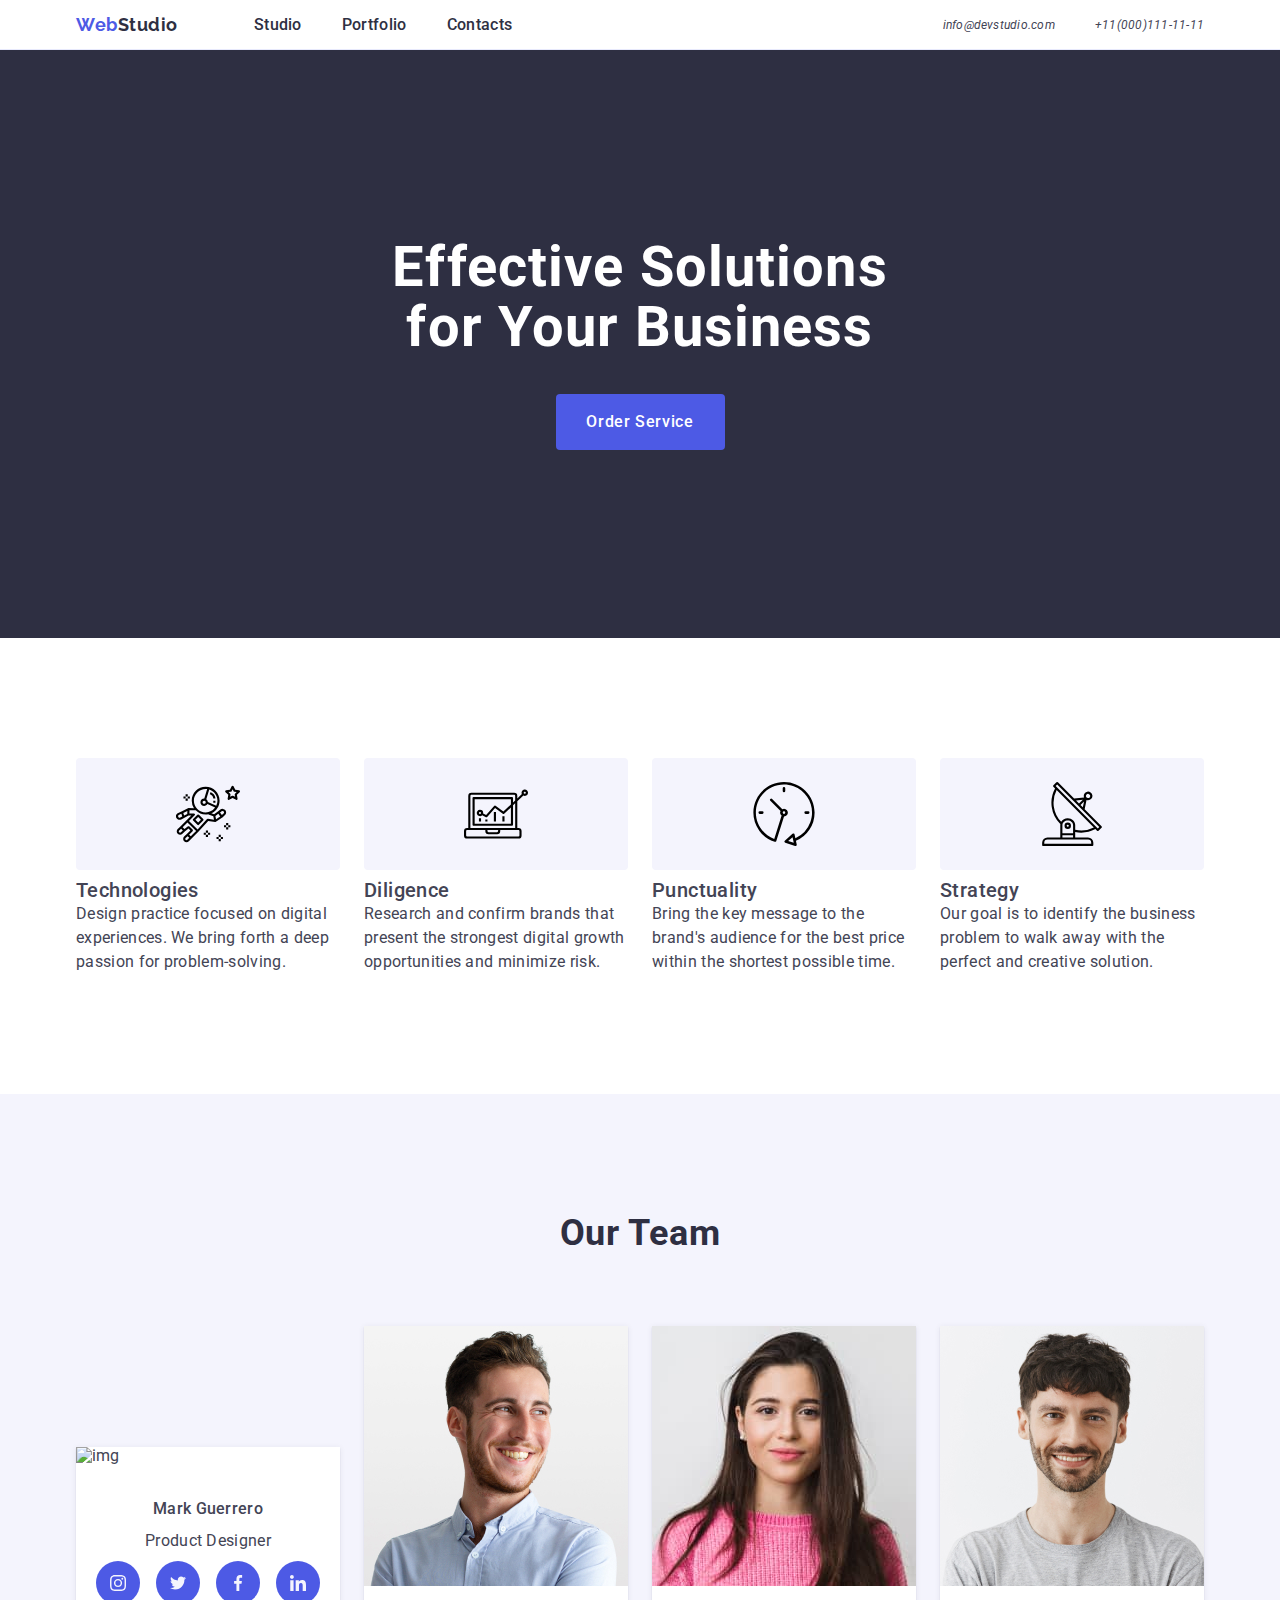
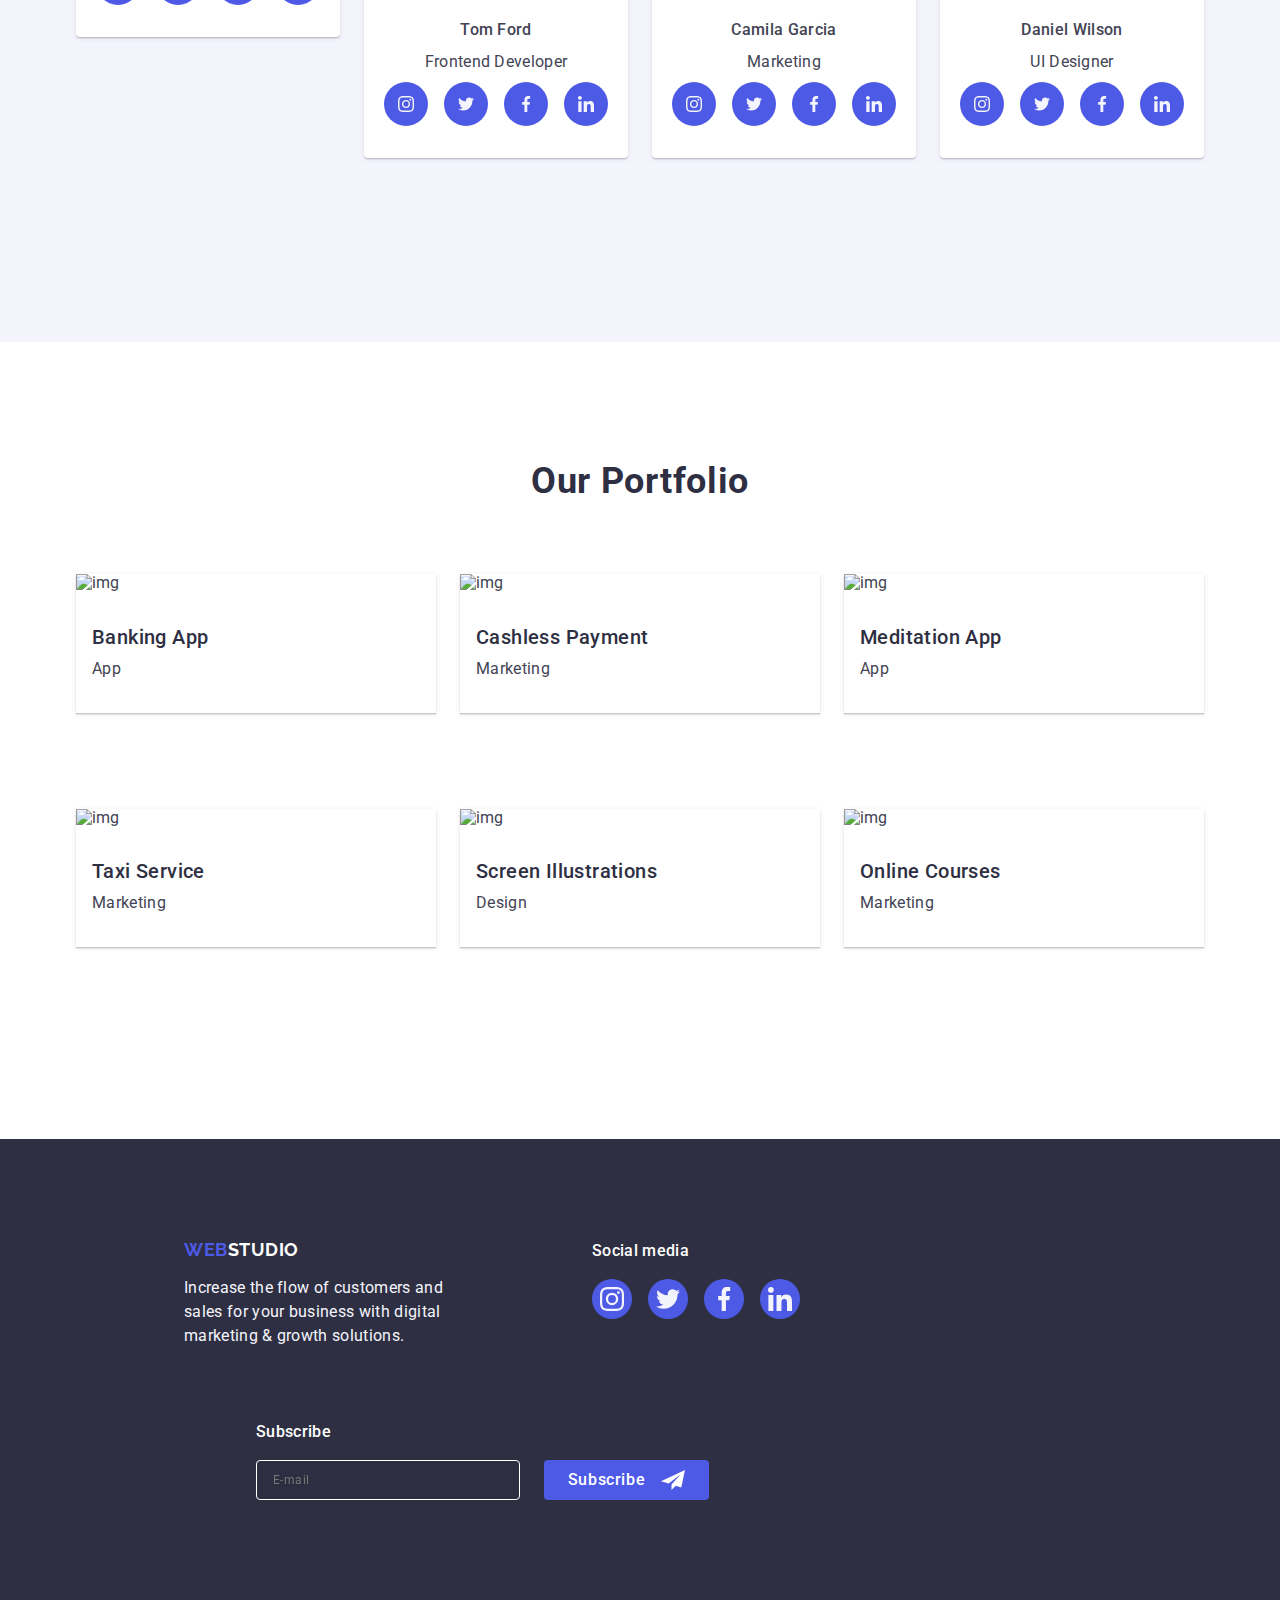
==== index.html @ f9008b40 "Update index.html" ====
<!DOCTYPE html>
<html lang="en">

<head>
    <meta charset="UTF-8">
    <meta name="viewport" content="width=device-width, initial-scale=1.0">
    <title>Webstudio</title>
    <link rel="preconnect" href="https://fonts.googleapis.com">
    <link rel="preconnect" href="https://fonts.gstatic.com">
    <link href="https://fonts.googleapis.com/css2?family=Raleway:wght@700&family=Roboto:wght@400;500;700&display=swap"
        rel="stylesheet">

    <link rel="stylesheet" href="https://cdnjs.cloudflare.com/ajax/libs/modern-normalize/2.0.0/modern-normalize.min.css">
    <link rel="stylesheet" href="./css/styles.css">
</head>

<body>
    <header class="page-header">
        <div class="container page-header-container">
            <nav class="page-navigator">
                <a class="logotype" href="./index.html">
                    Web<span class="logotype-span">Studio</span>
                </a>
                <ul class="menu list-container">
                    <li class="nav-list">
                        <a class="menu-link current" href="./index.html">Studio</a>
                    </li>
                    <li class="nav-list">
                        <a class="menu-link" href="">Portfolio</a>
                    </li>
                    <li class="nav-list">
                        <a class="menu-link" href="">Contacts</a>
                    </li>
                </ul>
            </nav>
             <button class="mobile-open-button">
                <svg class="mobile-open-button-svg" width="24" height="24">
                  <use class="mobile-open-button-icon" href="./images/icons.svg#icon-burger"></use>
                </svg>
            </button>
            <address class="address">
                <ul class="menu-contact">
                    <li class="contact-list">
                        <a class="contact-information" href="mailto:info@devstudio.com">info@devstudio.com</a>
                    </li>
                    <li class="contact-list">
                        <a class="contact-information" href="tel:+110001111111">+11(000)111-11-11</a>
                    </li>
                </ul>
            </address>
        </div>
    </header>
    <main>
        <!-- HERO SECTION -->

        <section class="section">
            <div class="container">
                <h1 class="page-title">Effective Solutions for Your Business</h1>
                <button type="button" class="button">Order Service</button>
            </div>
        </section>
        <section class="second-section">
            <div class="container display">
                <h2 class="visually-hidden">Benefits</h2>
                <ul class="second-section-list">
                    <li class="second-list">
                        <div class="icons-div">
                            <svg width="64" height="64">
                                <use href="./images/icons.svg#icon-antenna"></use>
                            </svg>
                        </div>
                        <h3 class="first-section-title">Strategy</h3>
                        <p class="first-section-text">Our goal is to identify the business problem to walk away with the perfect and
                            creative solution.
                        </p>
                    </li>
                    <li class="second-list">
                        <div class="icons-div">
                            <svg width="64" height="64">
                                <use href="./images/icons.svg#icon-clock"></use>
                            </svg>
                        </div>
                        <h3 class="first-section-title">Punctuality</h3>
                        <p class="first-section-text">Bring the key message to the brand's audience for the best price within the
                            shortest possible
                            time.</p>
                    </li>
                    <li class="second-list">
                        <div class="icons-div">
                            <svg width="64" height="64">
                                <use href="./images/icons.svg#icon-diagram"></use>
                            </svg>
                        </div>
                        <h3 class="first-section-title">Diligence</h3>
                        <p class="first-section-text">Research and confirm brands that present the strongest digital growth
                            opportunities and
                            minimize risk.</p>
                    </li>
                    <li class="second-list">
                        <div class="icons-div">
                            <svg width="64" height="64">
                                <use href="./images/icons.svg#icon-astronaut"></use>
                            </svg>
                        </div>
                        <h3 class="first-section-title">Technologies</h3>
                        <p class="first-section-text">Design practice focused on digital experiences. We bring forth a deep passion for problem-solving.</p>
                    </li>
                </ul>
            </div>
        </section>
        <section class="third-section">
            <div class="container">
                <h2 class="subtitle">Our Team</h2>
                <ul class="section-team-list">
                    <li class="third-list">
                         <img srcset="./images/img1.jpg,./images/img1@2x.jpg"
                             alt="img" 
                             width="264" 
                             class="img">
                        <div class="list-div">
                            <h3 class="team-list-title">Mark Guerrero</h3>
                            <p class="team-list-text">Product Designer</p>
                            <ul class="social-list">
                               <li class="social-li">
                                     <a href="" class="social-links">
                                        <svg  class="social-svg" width="16" height="16">
                                            <use href="./images/icons.svg#icon-instagram"></use>
                                        </svg>
                                         </a>
                                   </li>
                                   <li class="social-li">
                                       <a href="" class="social-links">
                                         <svg  class="social-svg" width="16" height="16">
                                            <use href="./images/icons.svg#icon-twitter"></use>
                                        </svg>
                                            </a>
                                        </li>
                                       <li class="social-li">
                                          <a href="" class="social-links">
                                         <svg  class="social-svg" width="16" height="16">
                                            <use href="./images/icons.svg#icon-facebook"></use>
                                        </svg>
                                               </a>
                                            </li>
                                           <li class="social-li">
                                               <a  href="" class="social-links">
                                         <svg  class="social-svg" width="16" height="16">
                                            <use href="./images/icons.svg#icon-linkedin"></use>
                                        </svg>
                                    </a>
                                </li>
                            </ul>
                        </div>
                    </li>
                    <li class="third-list">
                         <img srcset="./images/img2.jpg, ./images/img2@2x.jpg" 
                             alt="img" 
                             width="264" 
                             class="img">
                        <div class="list-div">
                            <h3 class="team-list-title">Tom Ford</h3>
                            <p class="team-list-text">Frontend Developer</p>
                            <ul class="social-list">
                            <li class="social-li">
                                     <a class="social-links">
                                        <svg class="social-svg" width="16" height="16">
                                            <use href="./images/icons.svg#icon-instagram"></use>
                                        </svg>
                                         </a>
                                   </li>
                                   <li class="social-li">
                                       <a href="" class="social-links">
                                         <svg  class="social-svg" width="16" height="16">
                                            <use href="./images/icons.svg#icon-twitter"></use>
                                        </svg>
                                            </a>
                                        </li>
                                       <li class="social-li">
                                          <a href="" class="social-links">
                                         <svg  class="social-svg" width="16" height="16">
                                            <use href="./images/icons.svg#icon-facebook"></use>
                                        </svg>
                                               </a>
                                            </li>
                                           <li class="social-li">
                                               <a href="" class="social-links">
                                         <svg  class="social-svg" width="16" height="16">
                                            <use href="./images/icons.svg#icon-linkedin"></use>
                                        </svg>
                                    </a>
                                </li>
                            </ul>
                        </div>
                    </li>
                    <li class="third-list">
                         <img srcset="./images/img3.jpg, ./images/img3@2x.jpg"
                             alt="img" 
                             width="264" 
                             class="img">
                        <div class="list-div">
                            <h3 class="team-list-title">Camila Garcia</h3>
                            <p class="team-list-text">Marketing</p>
                            <ul class="social-list">
                                <li class="social-li">
                                     <a href="" class="social-links">
                                        <svg  class="social-svg" width="16" height="16">
                                            <use href="./images/icons.svg#icon-instagram"></use>
                                        </svg>
                                         </a>
                                   </li>
                                   <li class="social-li">
                                       <a href="" class="social-links">
                                         <svg  class="social-svg" width="16" height="16">
                                            <use href="./images/icons.svg#icon-twitter"></use>
                                        </svg>
                                            </a>
                                        </li>
                                       <li class="social-li">
                                          <a href="" class="social-links">
                                         <svg  class="social-svg" width="16" height="16">
                                            <use href="./images/icons.svg#icon-facebook"></use>
                                        </svg>
                                               </a>
                                            </li>
                                           <li class="social-li">
                                               <a href="" class="social-links">
                                         <svg  class="social-svg" width="16" height="16">
                                            <use href="./images/icons.svg#icon-linkedin"></use>
                                        </svg>
                                    </a>
                                </li>
                            </ul>
                        </div>
                    </li>
                    <li class="third-list">
                        <img srcset="./images/img4.jpg, ./images/img4@2x.jpg"
                             alt="img" 
                             width="264" 
                             class="img">
                        <div class="list-div">
                            <h3 class="team-list-title">Daniel Wilson</h3>
                            <p class="team-list-text">UI Designer</p>
                            <ul class="social-list">
                               <li class="social-li">
                                     <a href="" class="social-links">
                                        <svg class="social-svg" width="16" height="16">
                                            <use href="./images/icons.svg#icon-instagram"></use>
                                        </svg>
                                         </a>
                                   </li>
                                   <li class="social-li">
                                       <a href="" class="social-links">
                                         <svg class="social-svg" width="16" height="16">
                                            <use href="./images/icons.svg#icon-twitter"></use>
                                        </svg>
                                            </a>
                                        </li>
                                       <li class="social-li">
                                          <a href="" class="social-links">
                                         <svg  class="social-svg" width="16" height="16">
                                            <use href="./images/icons.svg#icon-facebook"></use>
                                        </svg>
                                               </a>
                                            </li>
                                           <li class="social-li">
                                               <a href="" class="social-links">
                                         <svg class="social-svg" width="16" height="16">
                                            <use href="./images/icons.svg#icon-linkedin"></use>
                                        </svg>
                                    </a>
                                </li>
                            </ul>
                        </div>
                    </li>
                </ul> 
            </div>
        </section>
        <section class="fourth-section">
            <div class="container">
                <h2 class="subtitle">Our Portfolio</h2>
                <ul class="fourth-section-list">
                    <li class="fourth-list">
                        <div class="overlay-div">
                        <img srcset="./images/img5.jpg,./images/img5@2x.jpg"
                             alt="img" 
                             width="264" 
                             class="img">
                            <p class="overlay"> 14 Stylish and User-Friendly App Design Concepts · Task Manager App · Calorie Tracker App · Exotic Fruit Ecommerce App · Cloud Storage App</p>
                        </div>
                        <div class="div">
                            <h3 class="list-title">Banking App</h3>
                            <p class="list-text">App</p>
                        </div>
                    </li>
                    <li class="fourth-list">
                         <div class="overlay-div">
                        <img srcset="./images/img6.jpg,./images/img6@2x.jpg"
                             alt="img" 
                             width="264" 
                             class="img">
                             <p class="overlay"> 14 Stylish and User-Friendly App Design Concepts · Task Manager App · Calorie Tracker App · Exotic Fruit Ecommerce App · Cloud Storage App</p>
                               </div>
                        <div class="div">
                            <h3 class="list-title">Cashless Payment</h3>
                            <p class="list-text">Marketing</p>
                        </div>
                    </li>
                    <li class="fourth-list">
                         <div class="overlay-div">
                         <img srcset="./images/img7.jpg,./images/img7@2x.jpg"
                             alt="img" 
                             width="264" 
                             class="img">
                              <p class="overlay"> 14 Stylish and User-Friendly App Design Concepts · Task Manager App · Calorie Tracker App · Exotic Fruit Ecommerce App · Cloud Storage App</p>
                               </div>
                        <div class="div">
                            <h3 class="list-title">Meditation App</h3>
                            <p class="list-text">App</p>
                        </div>
                    </li>
                    <li class="fourth-list">
                         <div class="overlay-div">
                        <img srcset="./images/img8.jpg,./images/img8@2x.jpg "
                             alt="img" 
                             width="264" 
                             class="img">
                             <p class="overlay"> 14 Stylish and User-Friendly App Design Concepts · Task Manager App · Calorie Tracker App · Exotic Fruit Ecommerce App · Cloud Storage App</p>
                               </div>
                        <div class="div">
                            <h3 class="list-title">Taxi Service</h3>
                            <p class="list-text">Marketing</p>
                        </div>
                    </li>
                    <li class="fourth-list">
                         <div class="overlay-div">
                         <img srcset="./images/img9.jpg,./images/img9@2x.jpg"
                             alt="img" 
                             width="264" 
                             class="img">
                             <p class="overlay"> 14 Stylish and User-Friendly App Design Concepts · Task Manager App · Calorie Tracker App · Exotic Fruit Ecommerce App · Cloud Storage App</p>
                               </div>
                        <div class="div">
                            <h3 class="list-title">Screen Illustrations</h3>
                            <p class="list-text">Design</p>
                        </div>
                    </li>
                    <li class="fourth-list">
                         <div class="overlay-div">
                         <img srcset="./images/img10.jpg,./images/img10@2x.jpg "
                             alt="img" 
                             width="264" 
                             class="img">
                              <p class="overlay"> 14 Stylish and User-Friendly App Design Concepts · Task Manager App · Calorie Tracker App · Exotic Fruit Ecommerce App · Cloud Storage App</p>
                               </div>
                        <div class="div">
                            <h3 class="list-title">Online Courses</h3>
                            <p class="list-text">Marketing</p>
                        </div>
                    </li>
                </ul>
            </div>
        </section>
    </main>
    <footer class="page-footer">
    <div class="container flex">
        <div class="footer-div">
            <a class="second-logotype second-class" href="./index.html">
                Web<span class="footer-logotype-span">Studio</span>
            </a>
            <p class="logotype-text" style="color: #F4F4FD">Increase the flow of customers and sales for your business with
                digital marketing & growth solutions.</p>
        </div>
        <div>
            <p class="footer-text">Social media</p>
            <ul class="social-media-list">
                <li class="social-list-li">
                    <a href="" class="social-menu-links">
                        <svg class="social-svg" width="24" height="24">
                            <use href="./images/icons.svg#icon-instagram"></use>
                        </svg>
                    </a>
                </li>
                <li class="social-list-li">
                    <a href="" class="social-menu-links">
                        <svg class="social-svg" width="24" height="24">
                            <use href="./images/icons.svg#icon-twitter"></use>
                        </svg>
                    </a>
                </li>
                <li class="social-list-li">
                    <a href="" class="social-menu-links">
                        <svg class="social-svg" width="24" height="24">
                            <use href="./images/icons.svg#icon-facebook"></use>
                        </svg>
                    </a>
                </li>
                <li class="social-list-li">
                    <a href="" class="social-menu-links">
                        <svg class="social-svg" width="24" height="24">
                            <use href="./images/icons.svg#icon-linkedin"></use>
                        </svg>
                    </a>
                </li>
            </ul>
        </div>
        <div class="subscribe-div">
            <p class="subscribe-text">Subscribe</p>
            <form class="footer-form">
                <label class="footer-label">
                    <input class="subscribe-input" name="footer-input" type="email" placeholder="E-mail" style="color: #ffffff">
                </label>
                <button class="form-button" type="submit">
                    Subscribe
                    <svg class="form-svg" width="24" height="24">
                        <use class="form-use" href="./images/icons.svg#icon-frame"></use>
                    </svg>
                </button>
            </form>
        </div>
    </div>
</footer>
<div class="modal-div">
    <div class="modal-window">
        <button class="modal-button" type="button">
            <svg class="modal-svg" width="8" height="8">
                <use href="./images/icons.svg#icon-close-black"></use>
            </svg>
        </button>
        <p class="modal-text">Leave your contacts and we will call you back</p>
        <form>
            <div class="form-div">
                <label class="form-label" for="user-name">Name</label>
                <div class="input-div">
                    <input id="user-name" name="user-name" type="text" class="user-input">
                    <svg width="18" height="24" class="input-div-svg">
                        <use href="./images/icons.svg#icon-person-black"></use>
                    </svg>
                </div>
            </div>
            <div class="form-div">
                <label class="form-label" for="user-phone">Phone</label>
                <div class="input-div">
                    <input id="user-phone" name="user-phone" type="text" class="user-input">
                    <svg width="18" height="24" class="input-div-svg">
                        <use href="./images/icons.svg#icon-phone-black"></use>
                    </svg>
                </div>
            </div>
            <div class="form-div">
                <label class="form-label" for="user-email">Email</label>
                <div class="input-div">
                    <input id="user-email" name="user-email" type="text" class="user-input">
                    <svg width="18" height="24" class="input-div-svg">
                        <use href="./images/icons.svg#icon-email-black"></use>
                    </svg>
                </div>
            </div>
            <div class="form-label-div">
                <label class="form-label" for="user-comment">Comment</label>
                <textarea id="user-comment" name="user-comment" placeholder="Text input" class="div-textarea"></textarea> 
            </div>
             <div class="form-input-div">
                 <input  id="user-privacy" type="checkbox" value="true" name="user-privacy" class="privace-input visually-hidden">
                 <label  for="user-privacy" class="label-privacy"> 
                    <span class="label-span">
                    <svg width="10" height="8" class="span-svg">
                       <use href="./images/icons.svg#icon-checkbox"></use> 
                    </svg>
                     </span>
                      I accept the terms and conditions of the
                      <a href="/" class="label-link" style="color: #4d5ae5">Privacy Policy</a>
                 </label>
             </div>
            <button class="submit-button">Send</button>
        </form>
    </div>
</div>
     <div class="mobile-menu"> 
         <div class="container mobile-menu-container">
             <button class="mobile-menu-close-button">
                 <svg class="mobile-menu-close-button-icon-svg" width="8" height="8">
                 <use class=mobile-menu-close-button-use href="./images/icons.svg#icon-close-black"></use>
                 </svg>
             </button>
          <nav class="mobile-menu-navigator">
                 <a class="mobile-logotype-menu-link current" href="./index.html">Studio</a>
                <a class="mobile-menu-link" href="">Portfolio</a>
                <a class="mobile-menu-link" href="">Contacts</a>   
              <address class="mobile-address">
                <ul class="mobile-menu-contact">
                    <li class="mobile-contact-list">
                        <a class="contact-information" href="mailto:info@devstudio.com">info@devstudio.com</a>
                    </li>
                    <li class="mobile-contact-list">
                        <a class="contact-information" href="tel:+110001111111">+11(000)111-11-11</a>
                    </li>
                </ul>
            </address>
              <ul class="mobile-social-media-list">
                <li class="mobile-social-list-li">
                    <a href="" class="mobile-social-menu-links">
                        <svg class="mobile-social-svg" width="24" height="24">
                            <use href="./images/icons.svg#icon-instagram"></use>
                        </svg>
                    </a>
                </li>
                <li class="mobile-social-list-li">
                    <a href="" class="mobile-social-menu-links">
                        <svg class="social-svg" width="24" height="24">
                            <use href="./images/icons.svg#icon-twitter"></use>
                        </svg>
                    </a>
                </li>
                <li class="mobile-social-list-li">
                    <a href="" class="mobile-social-menu-links">
                        <svg class="mobile-social-svg" width="24" height="24">
                            <use href="./images/icons.svg#icon-facebook"></use>
                        </svg>
                    </a>
                </li>
                <li class="mobile-social-list-li">
                    <a href="" class="mobile-social-menu-links">
                        <svg class="mobile-social-svg" width="24" height="24">
                            <use href="./images/icons.svg#icon-linkedin"></use>
                        </svg>
                    </a>
                </li>
            </ul>
          </nav>
         </div>
        </div>
</body>

</html>
---- css/styles.css ----
h1,
h2,
h3,
h4,
h5,
h6,
p {
  margin-top: 0;
  margin-bottom: 0;
}

ul,
ol {
  margin-top: 0;
  margin-bottom: 0;
  padding: 0;  
}

img {
  display: block;
}

button {
  cursor: pointer;
}

li {
  list-style-type: none;
}

a {
  text-decoration: none;
}

body {
  font-family: "Roboto", sans-serif;
  background-color: #FFFFFF;
  color: #434455;
  font-size: 16px;
}

.visually-hidden {
  position: absolute;
  width: 1px;
  height: 1px;
  margin: -1px;
  border: 0;
  padding: 0;
  white-space: nowrap;
  clip-path:inset(100%);
  clip: rect(0 0 0 0);
  overflow: hidden;
}

.container {
  max-width: 320px;
  margin-left: auto;
  margin-right: auto;
  padding-left: 16px;
  padding-right: 16px;
}

.display {
  display: flex;
}

.menu {
  display: none;
}


.logotype {font-size: 18px;font-weight: 700;line-height: 0.86;letter-spacing: 0.03em;color: #4D5AE5;padding: 17px 0px;font-family: "Raleway", sans-serif;margin-right: 76px;}


.logotype-span {
font-size: 18px;
font-weight: 700;
line-height: 0.86;
letter-spacing: 0.03em;
color: #2E2F42;
}

.page-navigator {
 display: flex;
 align-items: center;
 }

.page-header {
  border-bottom: 1px solid #e7e9fc;
  box-shadow: 0px 2px 1px rgba(46, 47, 66, 0.08), 0px 1px 1px rgba(46, 47, 66, 0.16), 0px 1px 6px rgba(46, 47, 66, 0.08);
}
  
.page-header-container {
  display: flex;
  align-items: center;
  justify-content: space-between;
}

  .menu-link {
  font-family: "Roboto", sans-serif;
  font-size: 16px;
  line-height: 1.5;
  letter-spacing: 0.02em;
  text-align: left;
  color: #2e2f42;
  text-decoration: none;
  font-weight: 500;
  padding-top: 24px;
  padding-bottom: 24px;
  position: relative;
  transition: color 250ms cubic-bezier(0.4, 0, 0.2, 1);
  }

.menu-link:hover,
.menu-link:focus {
  color: #404bbf;
}

.menu-contact {
font-family: "Roboto", sans-serif;
font-size: 12px;
font-weight: 400;
line-height: 14px;
letter-spacing: 0.48px;
}

.section {
 background-color: #2e2f42;
 padding-top: 188px;
 padding-bottom: 188px;
 background-image: linear-gradient(rgba(46, 47, 66, 0.7), rgba(46, 47, 66, 0.7)), url(../images/people-office.jpg);
 max-width: 1440px;
 background-repeat: no-repeat;
 background-position: center;
 background-size: cover;
 margin: 0 auto;
}

 .page-title {
  font-family: "Roboto", sans-serif;
  font-size: 56px;
  font-style: normal;
  font-weight: 700;
  line-height: 1.07;
  color: #ffffff;
  letter-spacing: 0.02em;
  text-align: center;
  max-width: 496px;
  margin-left: auto;
  margin-right: auto;
  margin-bottom: 36px;
  }
  
  .button {
  cursor: pointer;
  background-color: #4D5AE5;
  font-family: "Roboto", sans-serif;
  font-size: 16px;
  font-weight: 500;
  line-height: 1.5;
  letter-spacing: 0.04em;
  color: #FFFFFF;
  min-width: 169px;
  border: none;
  height: 56px;
  border-radius: 4px;
  margin: auto;
  display: block;
  transition: background-color 250ms cubic-bezier(0.4, 0, 0.2, 1);
}

.button:hover,
.button:focus {
  background-color: #404bbf;
}

.second-section {
 padding-top: 96px;
 padding-bottom: 96px;
}


.icons-div {
  display: flex; 
  align-items: center;
  justify-content: center;
  height: 112px;
  background-color: #f4f4fd; 
  border-radius: 4px;
  margin-bottom: 8px;
}

.third-section {
 background-color: #F4F4FD;
 padding-top: 96px;
 padding-bottom: 96px;
}

.subtitle {
  font-family: "Roboto", sans-serif;
  font-size: 36px;
  font-style: normal;
  font-weight: 700;
  line-height: 1.11;
  text-transform: capitalize;
  color: #2e2f42;
  letter-spacing: 0.02em;
  text-align: center;
  margin-bottom: 72px;
}
.social-links {
   width: 44px;
   height: 44px;
   background-color: #4d5ae5;
   border-radius: 50%;
   display: flex;
   align-items: center;
   justify-content: center;
   transition: background-color 250ms cubic-bezier(0.4, 0, 0.2, 1);
   /* margin-top: 8px; */
}

.social-svg {
    fill: #f4f4fd;
}

.list-div {
    padding-top: 32px;
    padding-bottom: 32px;
}

.section-list {
display: flex;
    gap: 24px;
    margin-bottom: 0;
}

.team-list-title {
font-family: "Roboto", sans-serif;
  font-size: 16px;
  font-style: normal;
  font-weight: 500;
  line-height: 1.5;
  letter-spacing: 0.02em;
  text-align: center;
  margin-bottom: 8px;
}

.team-list-text {font-family: "Roboto", sans-serif;font-size: 16px;font-style: normal;font-weight: 400;line-height: 1.5;letter-spacing: 0.02em;text-align: center;width: 264px;margin-bottom: 8px;}

.section-team-list {
    display: flex;
    gap: 24px;
    margin-bottom: 0;
    flex-direction: column;
    align-items: center;
}

.social-list {
   display: flex;
   justify-content: center;
   gap: 16px;
}

.fourth-section {
  background-color: #FFFFFF;
  padding-top: 96px;
  padding-bottom: 96px;
}

.fourth-section-list {
   flex-wrap: wrap;
   display: flex;
   row-gap: 48px;
   column-gap: 24px;
}

.overlay-div {
  position: relative;
  overflow: hidden; 
}

.overlay {
  position: absolute;
  top: 0; 
  font-size: 16px;
  line-height: 1.5;
  letter-spacing: 0.02em;
  color: #f4f4fd;
  padding: 40px 32px;
  background-color: #4d5ae5;
  height: 100%; 
  width: 100%;
  transform: translateY(100%);
  transition: transform 250ms cubic-bezier(0.4, 0, 0.2, 1);
}

.fourth-list:hover .overlay {
  transform: translateY(0%);
}

.fourth-list:hover {
  transform: translateY(0%);
}

.page-footer {
  background-color: #2e2f42;
  padding-top: 100px;
  padding-bottom: 100px;
}

.footer-logotype-span {
  color: #ffffff;
  text-align: center;
}



.logotype-text {
  letter-spacing: 0.02em;
  line-height: 1.5;
  max-width: 264px;
}

.second-logotype {
   font-family: "Raleway", sans-serif;
   font-size: 18px;
   font-style: normal;
   font-weight: 700;
   line-height: 1.17;
   letter-spacing: 0.03em;
   text-transform: uppercase;
   color: #4D5AE5;
   display: inline-block;
   margin-bottom: 16px;
   /* margin-left: 108px; */
 }

.social-media-list {
  display: flex;
  gap: 16px;
  justify-content: center;
}

.social-list-li {
  width: 40px;
  height: 40px;
}

.footer-form {
  display: flex;
  gap: 24px;
}

.form-button {
  min-width: 165px;
  height: 40px;
  display: flex;
  justify-content: center;
  align-items: center;
  font-family: "Roboto", sans-serif;
  font-size: 16px;
  font-weight: 500;
  line-height: 1.5;
  letter-spacing: 0.04em;
  color: #ffffff;
  cursor: pointer;
  background-color: #4D5AE5;
  border: none; 
  border-radius: 4px;
}

.form-svg {
  margin-left: 16px;
  fill: #ffffff;
}

.social-menu-links {
    width: 100%;
    height: 100%;
    background-color: #4d5ae5;
    border-radius: 50%;
    display: flex;
    align-items: center;
    justify-content: center;
    transition: background-color 250ms cubic-bezier(0.4, 0, 0.2, 1);
}
.modal-div {
  position: fixed;
  top: 0;
  left: 0;
  width: 100%;
  height: 100%;
  background-color: rgba(46, 47, 66, 0.4);
  transition: opacity 250ms cubic-bezier(0.4, 0, 0.2, 1), visibility 250ms cubic-bezier(0.4, 0, 0.2, 1);
  display: none;
}

.modal-window {
   position: absolute;
   top: 50%;
   left: 50%;
   transform: translate(-50%, -50%) scale(1);
   width: 408px;
   min-height: 584px;
   background: #fcfcfc;
   box-shadow: 0px 1px 1px rgba(0, 0, 0, 0.14), 0px 1px 3px rgba(0, 0, 0, 0.12), 0px 2px 1px rgba(0, 0, 0, 0.2);
   border-radius: 4px;
   transition: transform 250ms cubic-bezier(0.4, 0, 0.2, 1);
   padding: 72px 24px 24px 24px;
}

.modal-button {
  position: absolute;
  top: 24px;
  right: 24px;
  width: 24px;
  height: 24px;
  border-radius: 50%; 
  display: flex;
  align-items: center;
  justify-content: center;
  background-color: #e7e9fc; 
  border: 1px solid rgba(0, 0, 0, 0.1);
  padding: 0; 
  cursor: pointer; 
 transition: background-color 250ms cubic-bezier(0.4, 0, 0.2, 1), border 250ms cubic-bezier(0.4, 0, 0.2, 1);
}

.modal-button:hover,
.modal-button:focus {
 background-color: #404bbf;
 border: none;
}

.modal-button:hover,
.modal-button:focus {
fill: #ffffff;
}

.modal-svg {
  transition: fill 250ms cubic-bezier(0.4, 0, 0.2, 1);
}

.modal-text {
  font-weight: 500;
  font-size: 16px;
  line-height: 1.5;
  text-align: center; 
  letter-spacing: 0.02em;
  color: #2E2F42;
  margin-bottom: 16px;
}

.form-div {
  margin-bottom: 8px;
}

.form-label {
  font-size: 12px;
  line-height: 1.17;
  letter-spacing: 0.04em; 
  color: #8e8f99;
   display: block; 
  margin-bottom: 4px;
}

.input-div {
 position: relative; 
}

.user-input {
  width: 100%; 
  height: 40px;
  border: 1px solid rgba(46, 47, 66, 0.4);
  border-radius: 4px;
  background-color: transparent;
  padding-left: 38px;
  outline: transparent; 
  transition: border-color 250ms cubic-bezier(0.4, 0, 0.2, 1);
}

.input-div-svg {
  position: absolute;
  left: 16px;
  top: 50%; 
  transform: translateY(-50%); 
  transition: fill 250ms cubic-bezier(0.4, 0, 0.2, 1);
}

.form-label-div {
   margin-bottom: 16px;
}

.form-input-div {
  margin-bottom: 24px;
  display: flex;
}

.div-textarea {
  width: 100%; 
  height: 120px;
  font-size: 12px;
  line-height: 1.17;
  letter-spacing: 0.04em;
  color: rgba(46, 47, 66, 0.4); 
  border: 1px solid rgba(46, 47, 66, 0.4);
  border-radius: 4px;
  background-color: transparent;
  padding: 8px 16px;
  outline: transparent; 
  resize: none; 
  transition: border-color 250ms cubic-bezier(0.4, 0, 0.2, 1);
}

.div-textarea:focus {
  border-color: #4D5AE5;
}

.modal-input:focus + .modal-icon {
  fill: #ffffff;
  border-color: #4D5AE5;
}

.label-privacy {
  font-size: 12px; 
  line-height: 1.17;
  letter-spacing: 0.04em;
  color: #8e8f99;
}

.label-span {
  width: 16px; 
  height: 16px; 
  border: 1px solid rgba(46, 47, 66, 0.4);
  border-radius: 2px;
  transition: background-color 250ms cubic-bezier(0.4, 0, 0.2, 1), border 250ms cubic-bezier(0.4, 0, 0.2, 1), fill 250ms cubic-bezier(0.4, 0, 0.2, 1);
  display: inline-flex;
  align-items: center;
  justify-content: center; 
  fill: transparent;
}

.privace-input:checked + .label-privacy > .label-span {
  background-color: #404BBf;
  border: none;
  fill: #F4F4FD;
  border-color: #404BBf;
}

.submit-button {
  display: block;
  min-width: 169px;
  height: 56px;
  font-family: "Roboto", sans-serif;
  font-size: 16px;
  font-weight: 500;
  line-height: 1.5;
  letter-spacing: 0.04em;
  color: #ffffff;
  cursor: pointer;
  background-color: #4D5AE5;
  border: none;
  border-radius: 4px;
  transition: background-color 250ms cubic-bezier(0.4, 0, 0.2, 1);
  margin: 0 auto;
}

.input-div:focus-within .input-div-svg use {
  fill: #4D5AE5;
}

.privacy-input:checked {
  fill: #F4F4FD;
}

.user-input:focus {
  border-color: #4d5ae5;
}

.user-input:focus + .input-div-svg {
  fill: #4d5ae5;
}

.label-link {
  text-decoration: underline;
}

@media screen and (min-resolution: 192px),
 screen and (min-resolution: 2dppx),
 screen and (min-divice-pixel-ratio: 2) {
   .section {
     background-image: linear-gradient(rgba(46, 47, 66, 0.7), rgba(46, 47, 66, 0.7)), url(../images/Dark-bg@2x.jpg);
   }
 }

@media screen and (max-width: 767px) {
  .section {
 background-color: #2e2f42;
 padding-top: 112px;
 padding-bottom: 112px;
 background-image: linear-gradient(rgba(46, 47, 66, 0.7), rgba(46, 47, 66, 0.7)), url(../images/people-office.jpg);
 max-width: 768px;
 background-repeat: no-repeat;
 background-position: center;
 background-size: cover;
 margin: 0 auto;
}

  .icons-div {
  display: none
}
  
  .mobile-menu {
  position: fixed;
  top: 0;
  left: 0;
  width: 100%;
  height: 100%;
  z-index: 99999999999;
  background-color: #FFF;
  transform: translateX(100%);
  transition: transform 250ms linear;
}

.address {
  display: none;
}
  
.mobile-menu-container {
  position: relative;
}

.mobile-menu.is-open {
  transform: translateX(0%)
}
  
  .mobile-open-button {
  border: none;
  background-color: transparent;
  padding: 0;
  line-height: 0;
}
  
  .mobile-open-button-icon{
  stroke: #2F2F37;
}
  
  .mobile-menu-close-button {
  position: absolute;
  top: 24;
  right: 0;
  border: none;
  background-color: transparent;
  padding: 0;
  line-height: 0;
}

  .mobile-menu-navigator {
    gap: 40px;
    display: flex;
    flex-direction: column;
    align-items: flex-start;
  }

  .mobile-address {
    color: var(--IRIS, #4D5AE5);
    font-family: Roboto;
    font-size: 20px;
    font-style: normal;
    font-weight: 500;
    line-height: 24px;
    letter-spacing: 0.4px;
    margin-top: 168px
  }

  .mobile-menu-contact{
    display: flex;
    flex-direction: column-reverse;
    gap: 24px;
   }

 .mobile-contact-list {
   transition: background-color 250ms cubic-bezier(0.4, 0, 0.2, 1);
  }

 .mobile-logotype-menu-link {
  color: #2E2F42;
  font-family: Roboto;
  font-size: 36px;
  font-style: normal;
  font-weight: 700;
  line-height: 40px;
  letter-spacing: 0.72px;
  text-transform: capitalize;
 }

 .mobile-logotype-menu-link:hover,
 .mobile-logotype-menu-link:focus {
  color: #4d5AE5;
 }
 

  .first-section-text {
    font-family: Roboto;
    font-size: 16px;
    font-style: normal;
    font-weight: 500;
    line-height: 24px; 
    letter-spacing: 0.32px;
  }

  .first-section-title {
    font-family: Roboto;
    font-size: 36px;
    font-style: normal;
    font-weight: 700;
    line-height: 40px; /* 111.111% */
    letter-spacing: 0.72px;
    text-transform: capitalize;
    text-align: center;
    margin-bottom: 8px;
  }
  
  .mobile-menu-link {
    color: #2E2F42;
    font-family: Roboto;
    font-size: 36px;
    font-style: normal;
    font-weight: 700;
    line-height: 40px;
    letter-spacing: 0.72px;
    text-transform: capitalize;
  }
  
   .mobile-social-media-list {
    margin: 48px 0 30px;
    justify-content: space-between;
    display: flex;
    gap: 24px;
}

  .mobile-social-list-li {
    width: 40px;
    height: 40px;
  }

  .mobile-social-menu-links {
    width: 44px;
    height: 44px;
    background-color: #4d5ae5;
    border-radius: 50%;
    display: flex;
    align-items: center;
    justify-content: center;
    transition: background-color 250ms cubic-bezier(0.4, 0, 0.2, 1);
  }

  .icons-div {
    display: none;
  }

.second-section-list {
  flex-direction: column;
  align-items: flex-start;
  display: flex;
  gap: 72px;
}
  
 .list-title {
  font-family: "Roboto", sans-serif;
  font-size: 20px;
  font-style: normal;
  font-weight: 500;
  line-height:  1.2;
  letter-spacing: 0.02em;
  color: #2e2f42;
  margin-bottom: 8px;
  margin-left: 16px;
}

.list-text {
 font-family: Roboto;
 font-size: 16px;
 font-style: normal;
 font-weight: 400;
 line-height: 24px;
 letter-spacing: 0.32px;
 margin-left: 16px;
 margin-bottom: 32px;
}


 .third-list {
  border-radius: 0px 0px 4px 4px;
  background-color: #FFF;
  box-shadow: 0px 1px 6px rgba(46, 47, 66, 0.08), 0px 1px 1px rgba(46, 47, 66, 0.16), 0px 2px 1px rgba(46, 47, 66, 0.08);
}

  .fourth-list {
    gap: 32px;
    display: flex;
    flex-direction: column;
    box-shadow: 0px 1px 6px rgba(46, 47, 66, 0.08), 0px 1px 1px rgba(46, 47, 66, 0.16), 0px 2px 1px rgba(46, 47, 66, 0.08);
    transition: box-shadow 250ms cubic-bezier(0.4, 0, 0.2, 1);
  }

  .fourth-section-list {
    margin: 0 auto;
    display: flex;
    flex-direction: column;
    gap: 24px;
    justify-content: center;
    align-content: center;
}


 .flex {
  display: flex;
  flex-wrap: nowrap;
  align-content: center;
  flex-direction: column;
 } 

 .footer-text {
    font-family: Roboto;
    font-size: 16px;
    font-style: normal;
    font-weight: 500;
    line-height: 24px;
    letter-spacing: 0.32px;
    color: #FFF;
    margin-bottom: 16px;
    margin-top: 72px;
    text-align: center;
 }

  .footer-form {
    display: flex;
    gap: 24px;
   flex-direction: column ;
   align-items: center;
}

  .modal-window {
   position: absolute;
   top: 50%;
   left: 50%;
   transform: translate(-50%, -50%) scale(1);
   width: 408px;
   min-height: 584px;
   background: #fcfcfc;
   box-shadow: 0px 1px 1px rgba(0, 0, 0, 0.14), 0px 1px 3px rgba(0, 0, 0, 0.12), 0px 2px 1px rgba(0, 0, 0, 0.2);
   border-radius: 4px;
   transition: transform 250ms cubic-bezier(0.4, 0, 0.2, 1);
   padding: 72px 24px 24px 24px;
   width: 288px;
}


.page-title {
 font-family: Roboto;
 font-size: 36px;
 font-style: normal;
 font-weight: 700;
 line-height: 40px; /* 111.111% */
 letter-spacing: 0.72px;
 text-transform: capitalize;
}


 .section-team-list {
    display: flex;
    gap: 72px;
    margin-bottom: 0;
    flex-direction: column;
    align-items: center;
}

 .subscribe-text {
  margin-bottom: 16px;
  font-weight: 500;
  font-size: 16px;
  line-height: 1.5;
  letter-spacing: 0.02em;
  color: #ffffff;
  margin-top: 72px;
  text-align: center;
}

 .subscribe-input {
    width: 264px;
    height: 40px;
    border: 1px solid #ffffff;
    background-color: transparent;
    font-size: 12px;
    line-height: 1.5;
    letter-spacing: 0.04em;
    padding-left: 16px;
    filter: drop-shadow(0px 4px 4px rgba(0, 0, 0, 0.15));
    border-radius: 4px;
    color: #ffffff;
}
}

@media screen and (min-width: 768px) {

.fourth-list {
   box-shadow: 0px 1px 6px rgba(46, 47, 66, 0.08), 0px 1px 1px rgba(46, 47, 66, 0.16), 0px 2px 1px rgba(46, 47, 66, 0.08);
   transition: box-shadow 250ms cubic-bezier(0.4, 0, 0.2, 1);
}

.fourth-list:hover {
  transform: translateY(0%);
}
  
  .container {
    max-width: 768px;
  }

.menu {
  display: flex;
}

.mobile-menu {
  display: none;
}

.mobile-open-button {
  display: none;
}

.list-container {
  display: flex;
  gap: 40px;
  margin-right: 0;
}     

.menu-link:hover,
.menu-link:focus {
  color: #404bbf;
}
  
.contact-information {
  font-size: 12px;
  line-height: 1.5;
  letter-spacing: 0.02em;
  color: #434455;
  transition: color 250ms cubic-bezier(0.4, 0, 0.2, 1);
}

.contact-information:hover,
.contact-information:focus {
  color: #404bbf;
}

 .page-title {
  font-family: "Roboto", sans-serif;
  font-size: 56px;
  font-style: normal;
  font-weight: 700;
  line-height: 1.07;
  color: #ffffff;
  letter-spacing: 0.02em;
  text-align: center;
  max-width: 496px;
  margin-left: auto;
  margin-right: auto;
  margin-bottom: 36px;
  }
  
  .button {
  cursor: pointer;
  background-color: #4D5AE5;
  font-family: "Roboto", sans-serif;
  font-size: 16px;
  font-weight: 500;
  line-height: 1.5;
  letter-spacing: 0.04em;
  color: #FFFFFF;
  min-width: 169px;
  border: none;
  height: 56px;
  border-radius: 4px;
  margin: auto;
  display: block;
  transition: background-color 250ms cubic-bezier(0.4, 0, 0.2, 1);
}

.button:hover,
.button:focus {
  background-color: #404bbf;
}

.section-team-list{
    display: flex;
    gap: 24px;
    margin-bottom: 0;
    flex-direction: column;
}

.second-list {
 width: calc((100% - 72px) / 2);  
}

 .first-section-text {
    font-family: Roboto;
    font-size: 16px;
    font-style: normal;
    font-weight: 500;
    line-height: 24px; 
    letter-spacing: 0.32px;
  }

  .first-section-title {
    font-family: Roboto;
     font-size: 36px;
    font-style: normal;
    font-weight: 700;
    line-height: 40px; /* 111.111% */
    letter-spacing: 0.72px;
    text-transform: capitalize;
  }

.list-title {
    font-family: "Roboto", sans-serif;
    font-size: 20px;
    font-style: normal;
    font-weight: 500;
    line-height: 1.2;
    letter-spacing: 0.02em;
    color: #2e2f42;
    margin-bottom: 8px;
    margin-left: 16px;
    margin-top: 32px
}

.list-text {
    font-family: Roboto;
    font-size: 16px;
    font-style: normal;
    font-weight: 400;
    line-height: 24px;
    letter-spacing: 0.32px;
    margin-left: 16px;
    margin-bottom: 32px;
}

  .second-section-list {
    display: flex;
    flex-direction: row-reverse;
    flex-wrap: wrap;
    align-items: center;
    gap: 24px;
    justify-content: center;
}

.section-team-list {
    display: flex;
    flex-direction: row;
    flex-wrap: wrap;
    align-items: center;
    gap: 24px;
    justify-content: center;
}

 .third-list {
  border-radius: 0px 0px 4px 4px;
  background-color: #FFF;
  box-shadow: 0px 1px 6px rgba(46, 47, 66, 0.08), 0px 1px 1px rgba(46, 47, 66, 0.16), 0px 2px 1px rgba(46, 47, 66, 0.08);
  margin-bottom: 64px;
}


.fourth-section-list {
    margin: 0 auto;
    display: grid;
    flex-direction: column;
    gap: 24px;
    grid-template-columns: repeat(2, 1fr);
}

.fourth-list {
    box-shadow: 0px 1px 6px rgba(46, 47, 66, 0.08), 0px 1px 1px rgba(46, 47, 66, 0.16), 0px 2px 1px rgba(46, 47, 66, 0.08);
    transition: box-shadow 250ms cubic-bezier(0.4, 0, 0.2, 1);
    margin-bottom: 72px;
}

 .flex {
  display:flex;
  flex-wrap: wrap;

 }
 .footer-text {
    font-family: Roboto;
    font-size: 16px;
    font-style: normal;
    font-weight: 500;
    line-height: 24px;
    letter-spacing: 0.32px;
    color: #FFF;
    /* text-align: center; */
    margin-bottom: 16px;
}

 .icons-div {
  display: none
}


.logotype-text {
    letter-spacing: 0.02em;
    line-height: 1.5;
    max-width: 264px;
    margin-right: 24px;
    margin-left: 108px;
}

 .subscribe-text {
    margin-bottom: 16px;
    font-weight: 500;
    font-size: 16px;
    line-height: 1.5;
    letter-spacing: 0.02em;
    color: #ffffff;
    margin-top: 72px;
    margin-left: 108px;
}

 .subscribe-input {
    width: 264px;
    height: 40px;
    border: 1px solid #ffffff;
    background-color: transparent;
    font-size: 12px;
    line-height: 1.5;
    letter-spacing: 0.04em;
    padding-left: 16px;
    filter: drop-shadow(0px 4px 4px rgba(0, 0, 0, 0.15));
    border-radius: 4px;
    color: #ffffff;
    margin-left: 108px;
}

.second-logotype {
    font-family: "Raleway", sans-serif;
    font-size: 18px;
    font-style: normal;
    font-weight: 700;
    line-height: 1.17;
    letter-spacing: 0.03em;
    text-transform: uppercase;
    color: #4D5AE5;
    display: inline-block;
    margin-bottom: 16px;
    margin-left: 108px;
}
}
  
@media screen and (min-width: 1158px) {

.fourth-list {
  width: calc((100% - 48px) / 3);
   box-shadow: 0px 1px 6px rgba(46, 47, 66, 0.08), 0px 1px 1px rgba(46, 47, 66, 0.16), 0px 2px 1px rgba(46, 47, 66, 0.08);
   transition: box-shadow 250ms cubic-bezier(0.4, 0, 0.2, 1);
}

 .first-section-text {
  font-family: Roboto;
  font-size: 16px;
  font-style: normal;
  font-weight: 400;
  line-height: 24px;
  letter-spacing: 0.32px;
  }

  .first-section-title {
   font-family: Roboto;
   font-size: 20px;
   font-style: normal;
   font-weight: 500;
   line-height: 24px;
   letter-spacing: 0.4px;

  }
  
.container {
    max-width: 1158px;
    padding-left: 15px;
    padding-right: 15px;
}
 
.second-list {
 width: calc((100% - 72px) / 4);  
}

.menu-contact {
 display: flex;
 gap: 40px;
}

 .section-list {
   display: flex;
  align-items: center;
  gap: 24px;
  margin-bottom: 0;

}

  .list-title {
  font-family: "Roboto", sans-serif;
  font-size: 20px;
  font-style: normal;
  font-weight: 500;
  line-height:  1.2;
  letter-spacing: 0.02em; 
  color: #2e2f42;
  margin-bottom: 8px;
}

.list-text {
  font-family: "Roboto", sans-serif;
  font-size: 16px;
  font-style: normal;
  font-weight: 400;
  line-height: 1.5;
  letter-spacing: 0.02em;
}

  .section-team-list {
    display: flex;
    align-items: center;
    gap: 24px;
    justify-content: center;
    flex-wrap: nowrap;
    flex-direction: row;
  }
  
  .fourth-section-list {
   display: flex;
    justify-content: center;
    flex-direction: row;
}

 .flex {
  display: flex;
  align-items: baseline;
 }

  .footer-div {
  margin-right: 120px;
  }
   
 .subscribe-div {
    margin-left: 72px;
 }

 .footer-form {
    display: flex;
    gap: 24px;
}

 .second-section {
    padding-top: 120px;
    padding-bottom: 120px;
}
 
 .third-section {
    background-color: #F4F4FD;
    padding-top: 120px;
    padding-bottom: 120px;
}

 .fourth-section {
    background-color: #FFFFFF;
    padding-top: 120px;
    padding-bottom: 120px
}
  .icons-div {
  display: flex; 
  align-items: center;
  justify-content: center;
  height: 112px;
  background-color: #f4f4fd; 
  border-radius: 4px;
  margin-bottom: 8px;
}
}
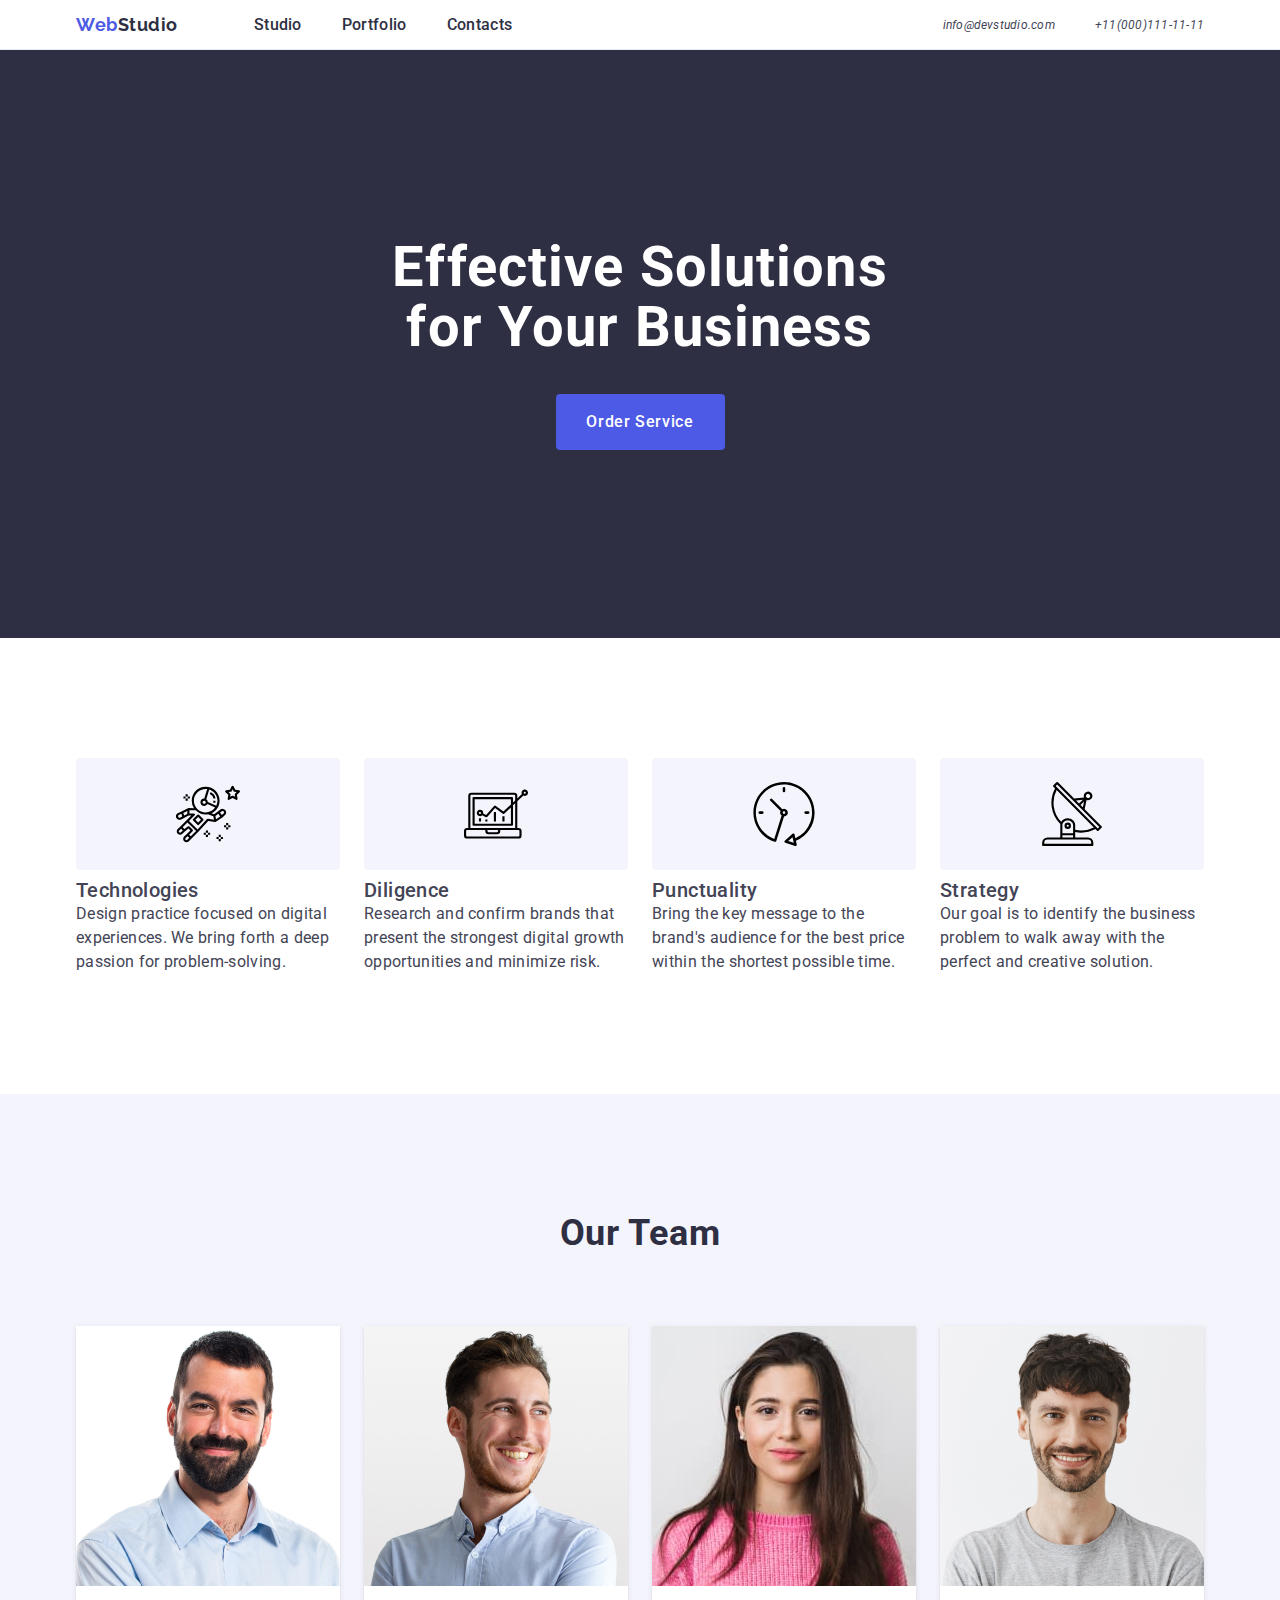
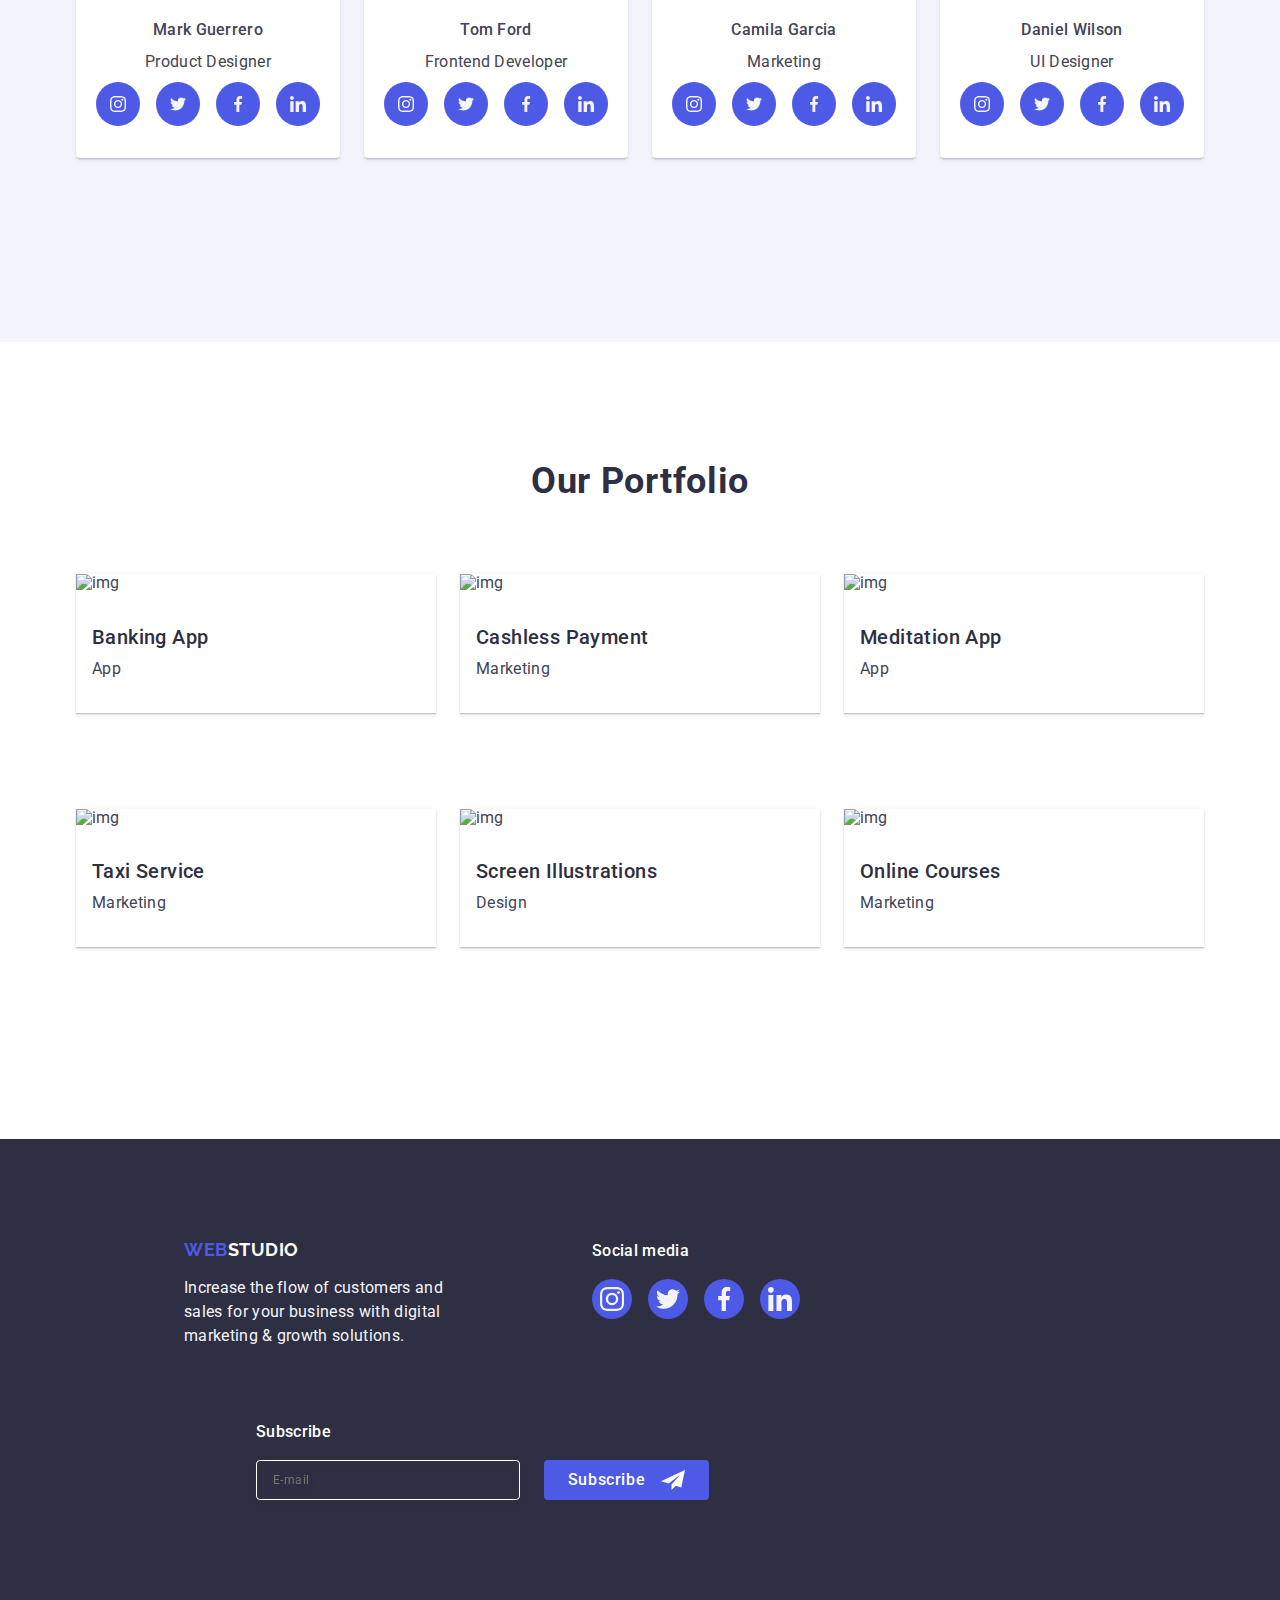
==== commit 4d298693: "Update index.html" ====
--- a/index.html
+++ b/index.html
@@ -113,7 +113,7 @@
                 <h2 class="subtitle">Our Team</h2>
                 <ul class="section-team-list">
                     <li class="third-list">
-                         <img srcset="./images/img1.jpg,./images/img1@2x.jpg"
+                         <img srcset="./images/img1.jpg, ./images/img1@2x.jpg"
                              alt="img" 
                              width="264" 
                              class="img">
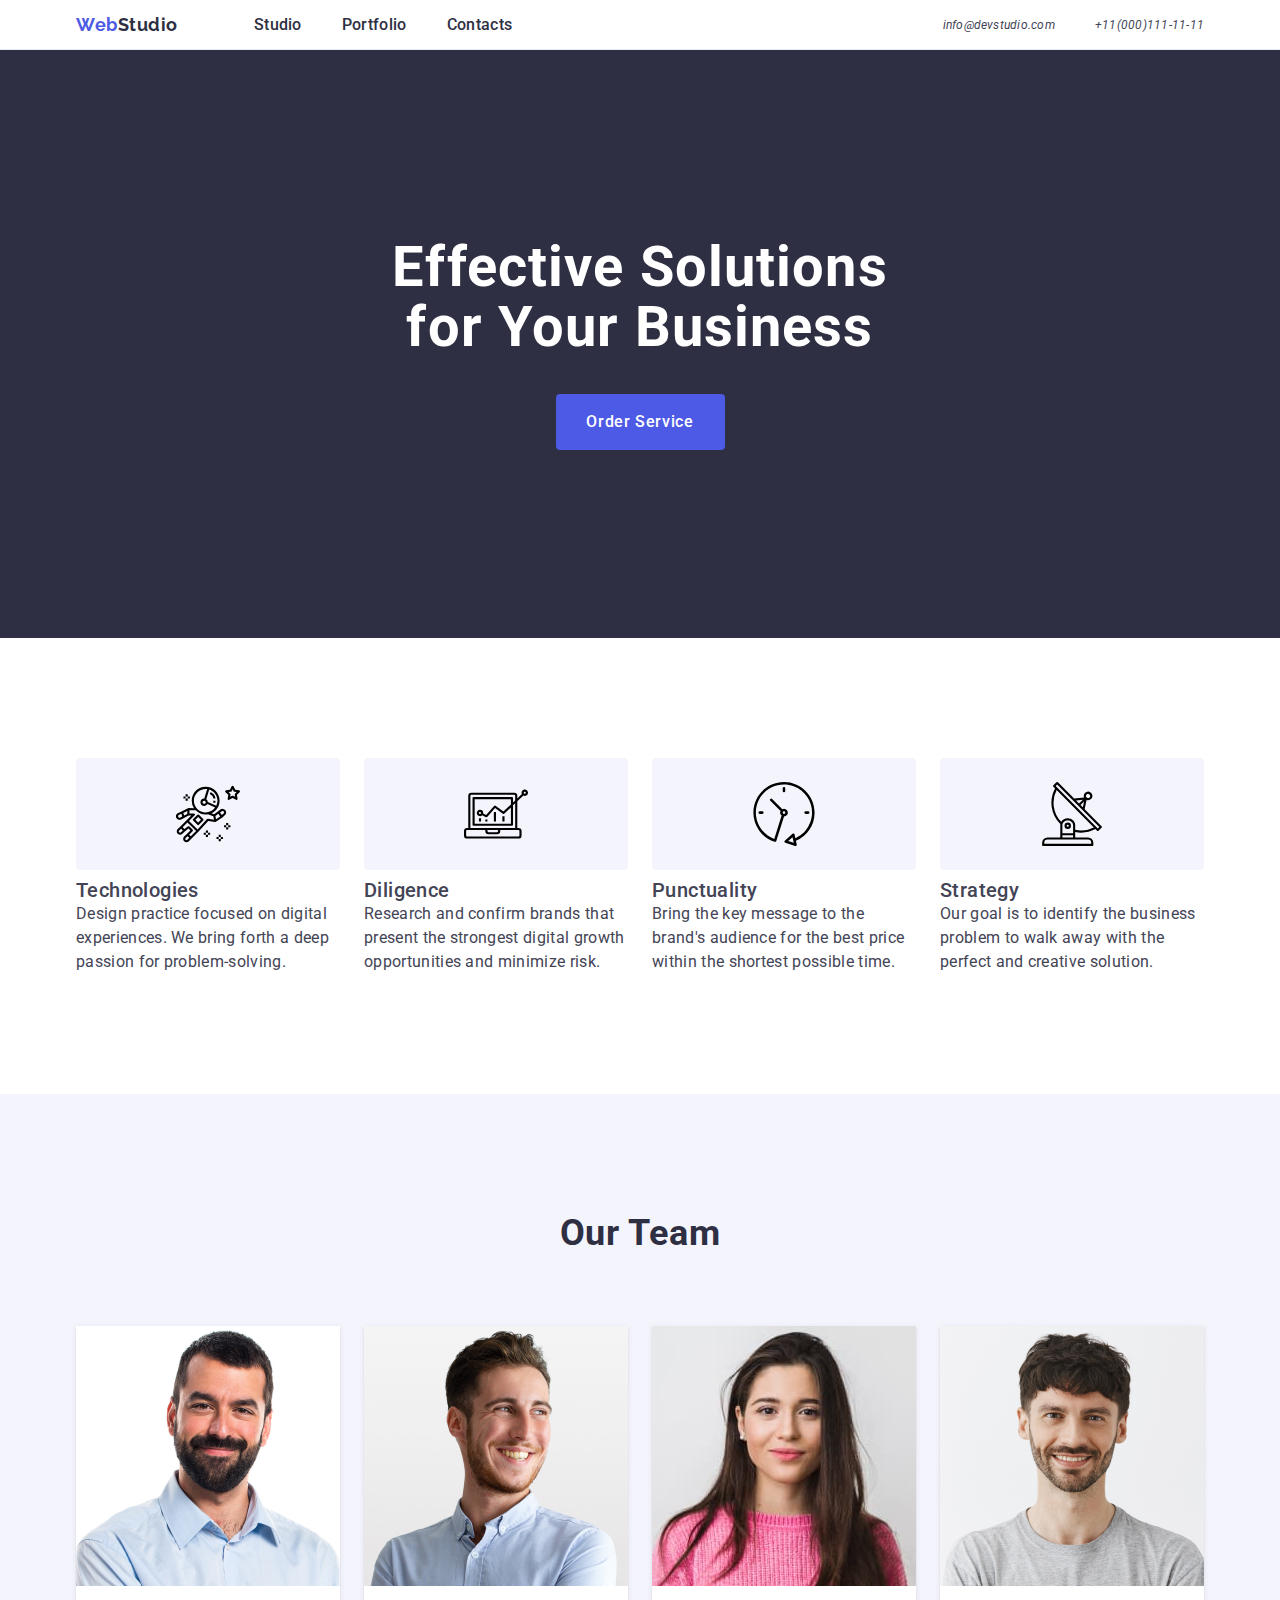
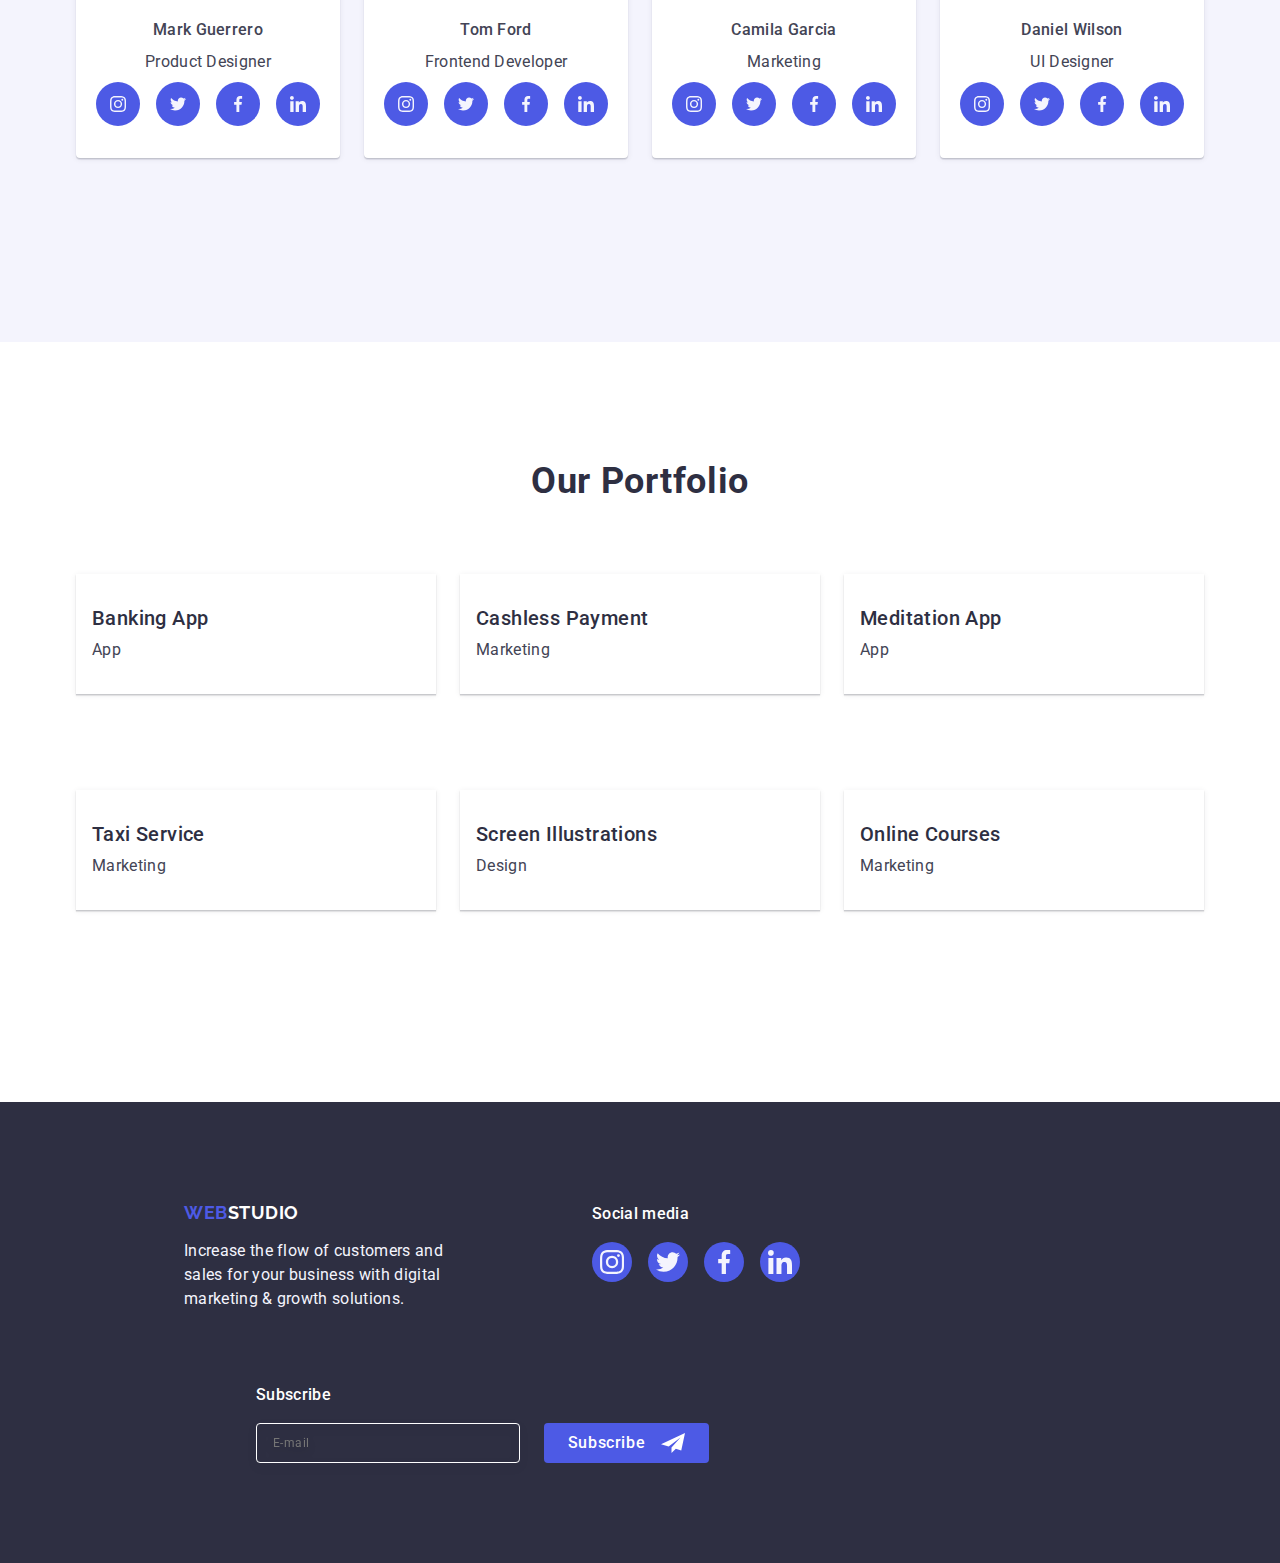
==== commit e6dc156f: "Update index.html" ====
--- a/index.html
+++ b/index.html
@@ -281,7 +281,7 @@
                 <ul class="fourth-section-list">
                     <li class="fourth-list">
                         <div class="overlay-div">
-                        <img srcset="./images/img5.jpg,./images/img5@2x.jpg"
+                        <picture srcset="./images/img5.jpg,./images/img5@2x.jpg"
                              alt="img" 
                              width="264" 
                              class="img">
@@ -294,7 +294,7 @@
                     </li>
                     <li class="fourth-list">
                          <div class="overlay-div">
-                        <img srcset="./images/img6.jpg,./images/img6@2x.jpg"
+                        <picture srcset="./images/img6.jpg,./images/img6@2x.jpg"
                              alt="img" 
                              width="264" 
                              class="img">
@@ -307,7 +307,7 @@
                     </li>
                     <li class="fourth-list">
                          <div class="overlay-div">
-                         <img srcset="./images/img7.jpg,./images/img7@2x.jpg"
+                         <picture srcset="./images/img7.jpg,./images/img7@2x.jpg"
                              alt="img" 
                              width="264" 
                              class="img">
@@ -320,7 +320,7 @@
                     </li>
                     <li class="fourth-list">
                          <div class="overlay-div">
-                        <img srcset="./images/img8.jpg,./images/img8@2x.jpg "
+                        <picture srcset="./images/img8.jpg,./images/img8@2x.jpg "
                              alt="img" 
                              width="264" 
                              class="img">
@@ -333,7 +333,7 @@
                     </li>
                     <li class="fourth-list">
                          <div class="overlay-div">
-                         <img srcset="./images/img9.jpg,./images/img9@2x.jpg"
+                         <picture srcset="./images/img9.jpg, ./images/img9@2x.jpg"
                              alt="img" 
                              width="264" 
                              class="img">
@@ -346,7 +346,7 @@
                     </li>
                     <li class="fourth-list">
                          <div class="overlay-div">
-                         <img srcset="./images/img10.jpg,./images/img10@2x.jpg "
+                         <picture srcset="./images/img10.jpg,./images/img10@2x.jpg "
                              alt="img" 
                              width="264" 
                              class="img">
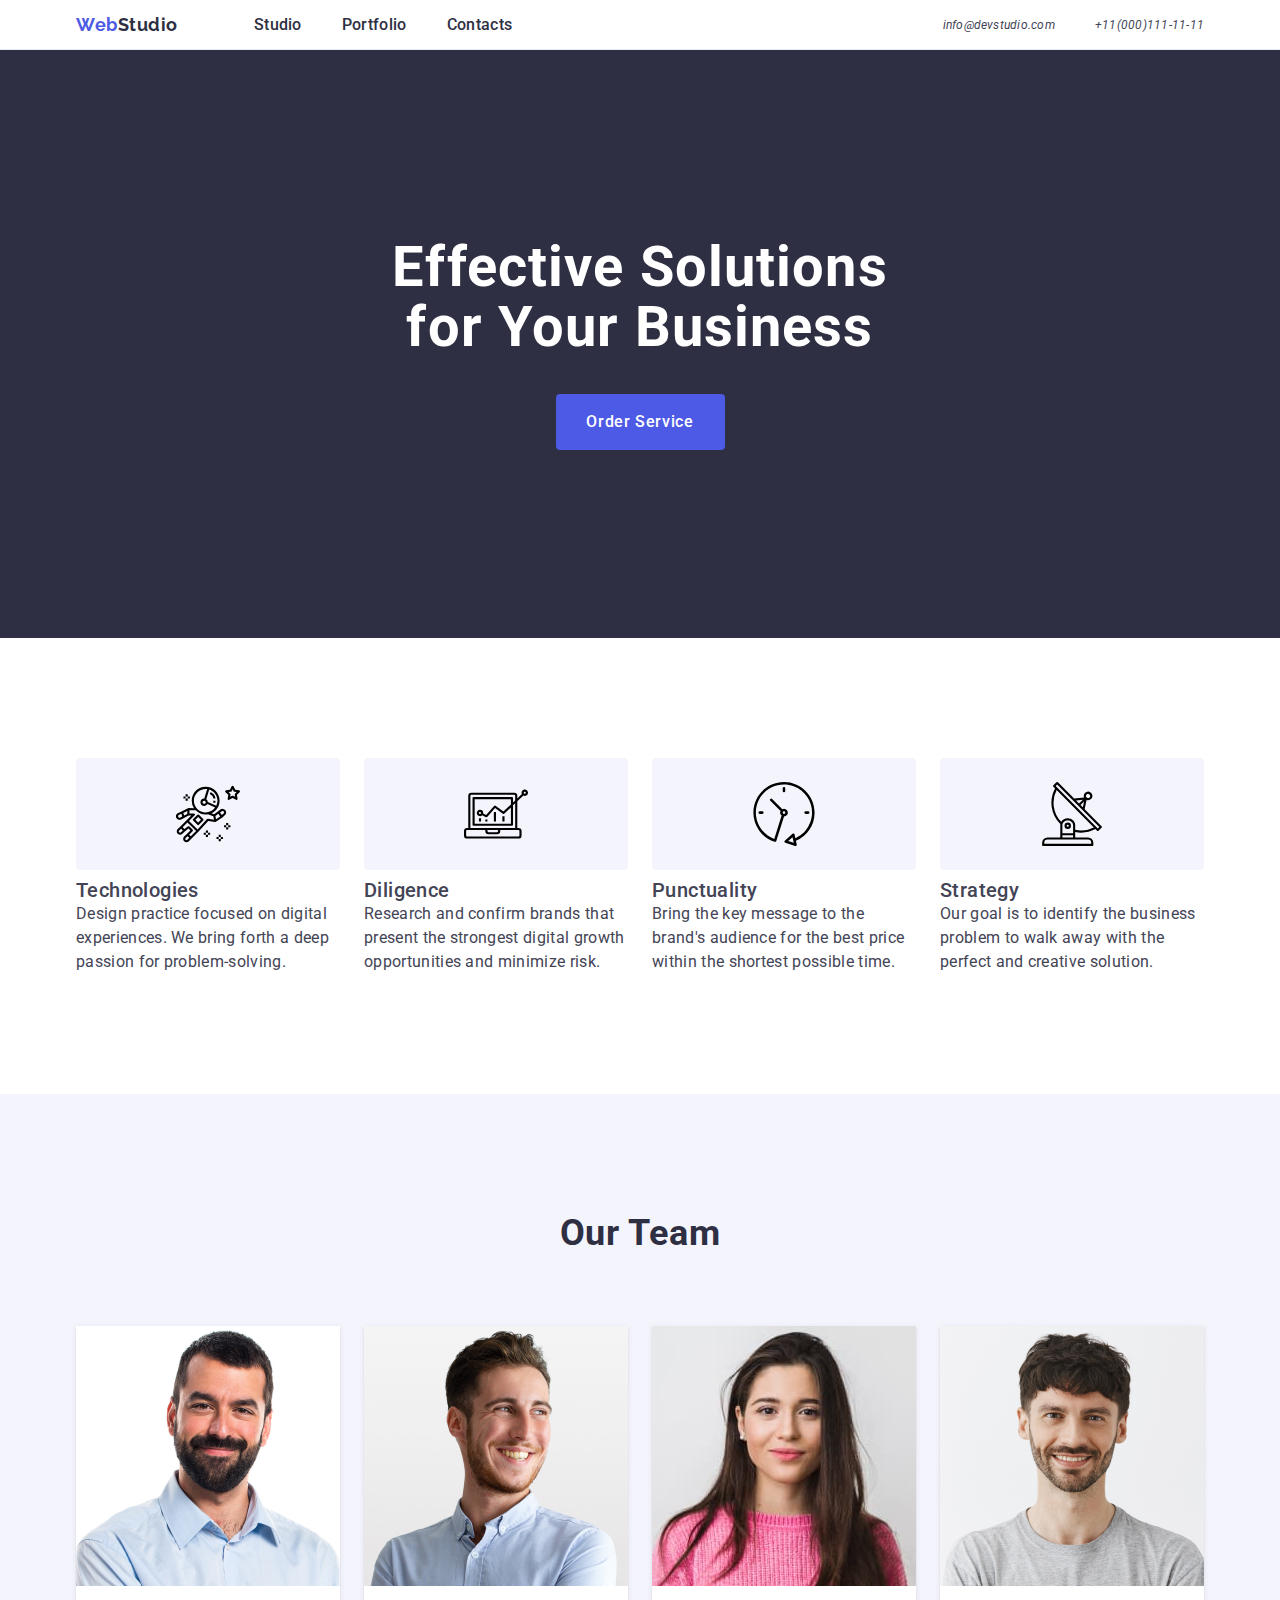
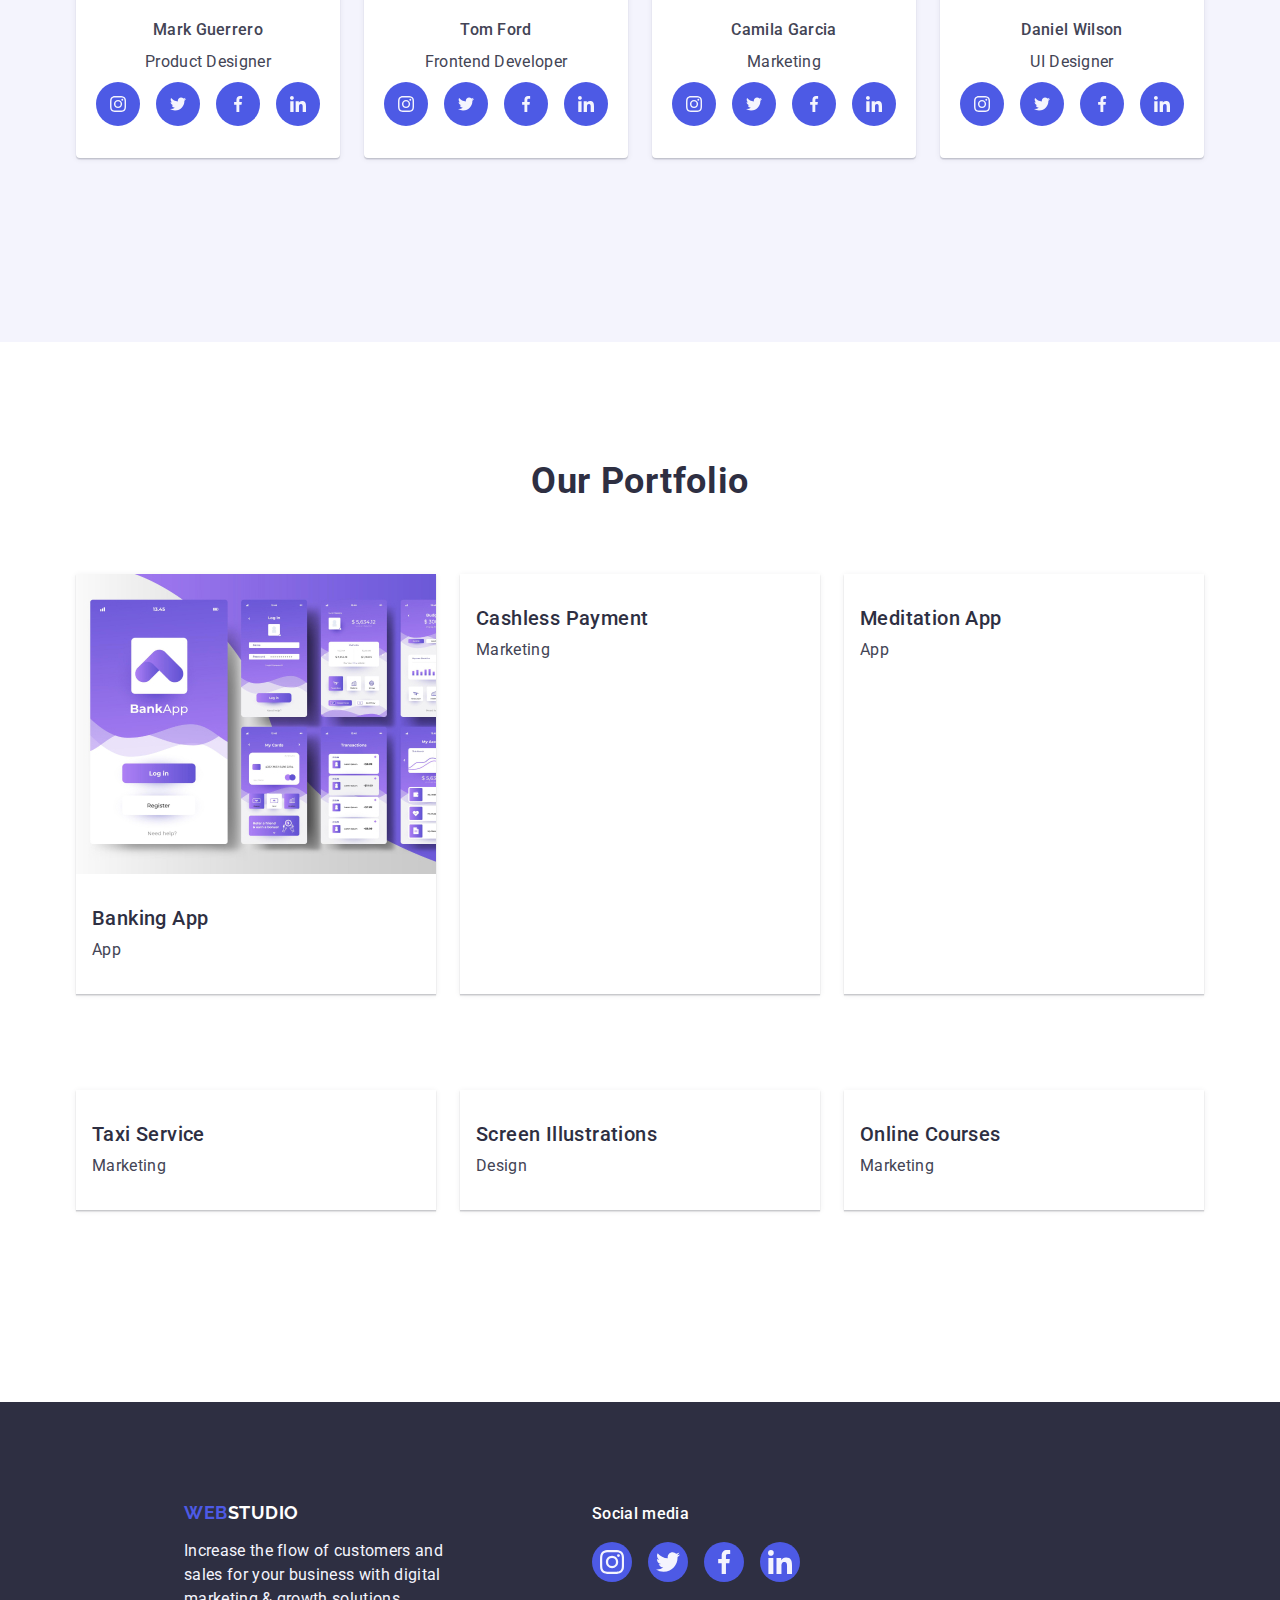
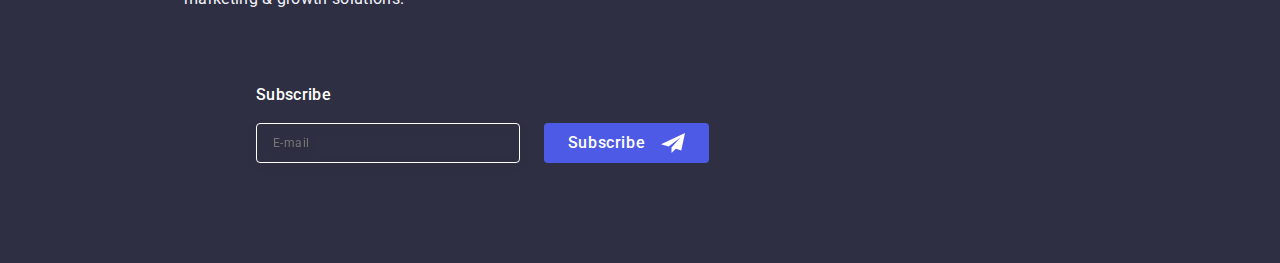
==== commit 375f1a3d: "Update index.html" ====
--- a/index.html
+++ b/index.html
@@ -281,10 +281,26 @@
                 <ul class="fourth-section-list">
                     <li class="fourth-list">
                         <div class="overlay-div">
-                        <picture srcset="./images/img5.jpg,./images/img5@2x.jpg"
-                             alt="img" 
-                             width="264" 
-                             class="img">
+                         <picture>
+                             <source
+                                srcset="
+                                    ./images/img5desktop-version.jpg  1x,
+                                    ./images/img5desktop-version@2.jpg. 2x
+                                     media="(min-width: 1158px)"/>
+                             <source
+                                srcset="
+                                    ./images/img5tablet-version.jpg. 1x,
+                                    ./images/img5tablet-version@2.jpg 2x"
+                                     media="(min-width: 768px)"/>
+                             <source
+                                srcset="
+                                     ./images/img5mobile-version.jpg  1x,
+                                     ./images/img5mobile-version@2.jpg 2x"
+                                      media="(max-width: 767px)"/>
+                             <img
+                                 src="./images/img5desktop-version.jpg"
+                                 alt="portfolio picture"/>
+                          </picture>
                             <p class="overlay"> 14 Stylish and User-Friendly App Design Concepts · Task Manager App · Calorie Tracker App · Exotic Fruit Ecommerce App · Cloud Storage App</p>
                         </div>
                         <div class="div">
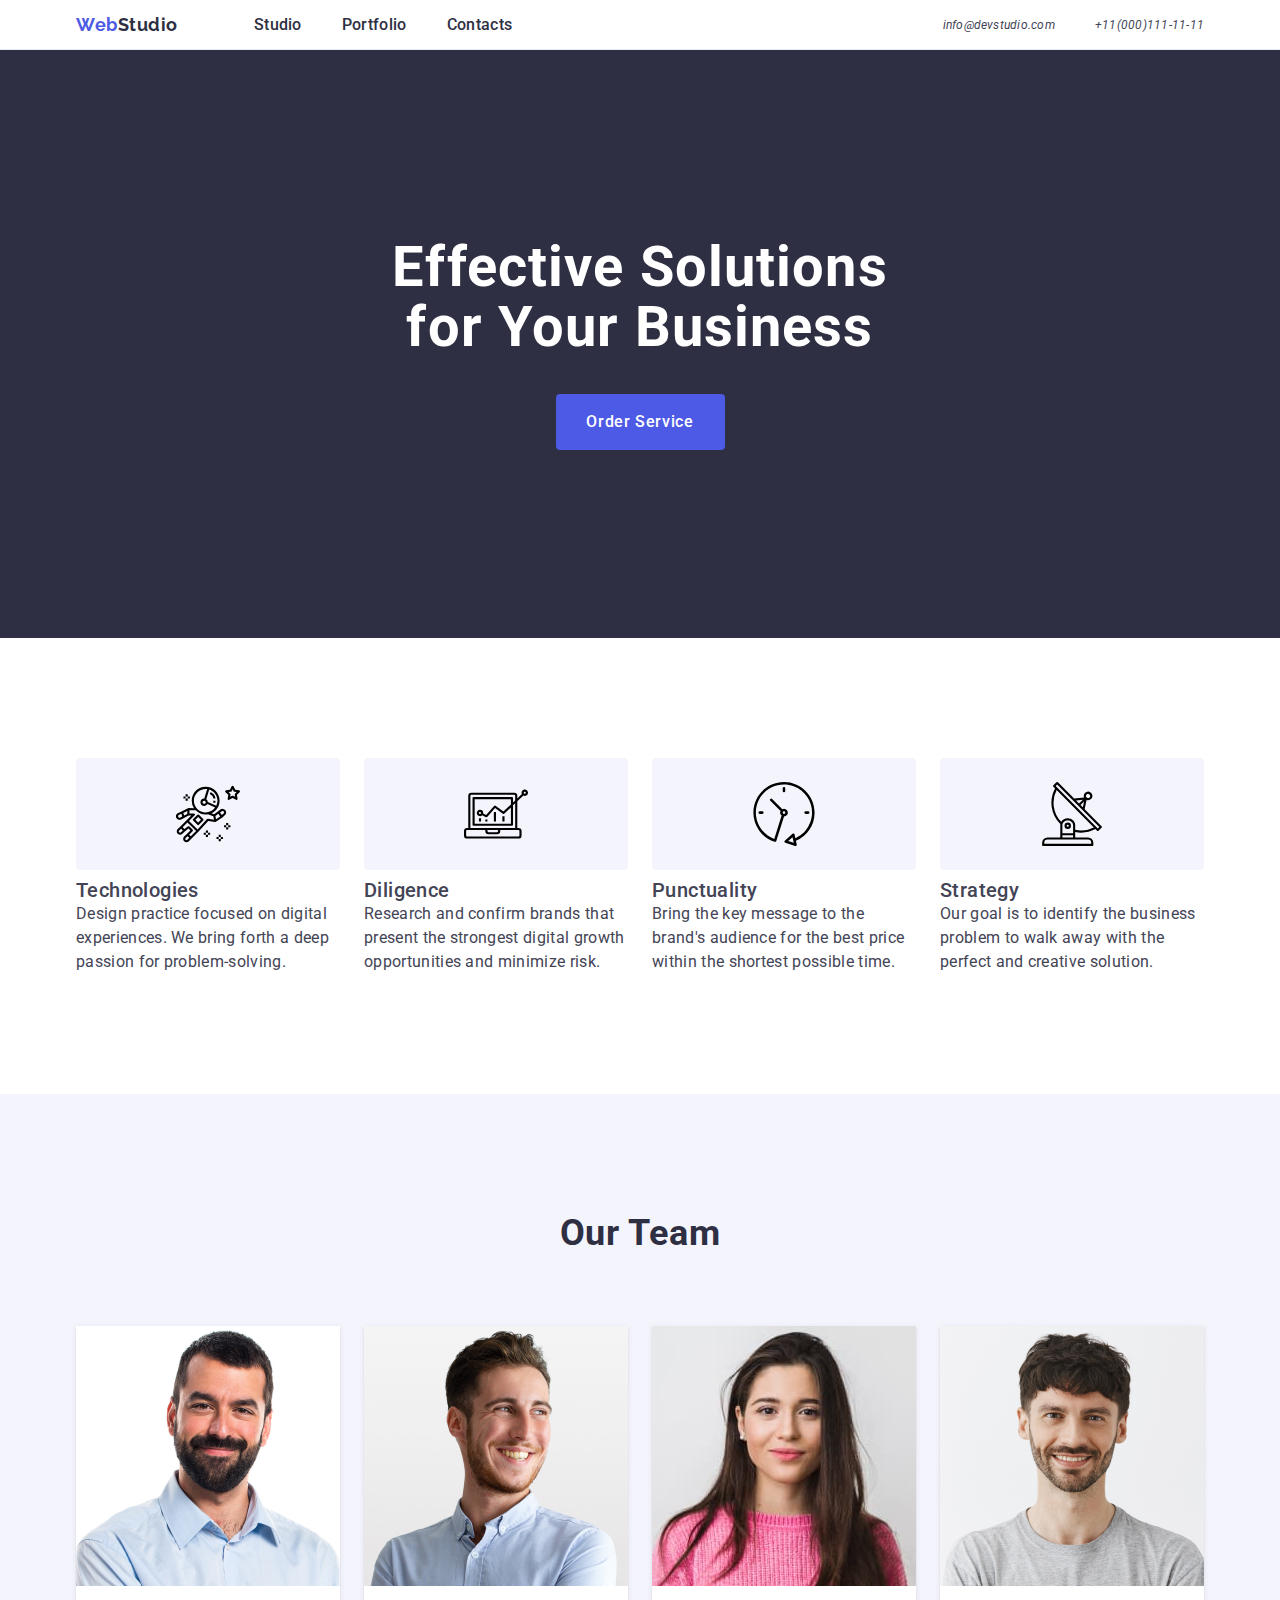
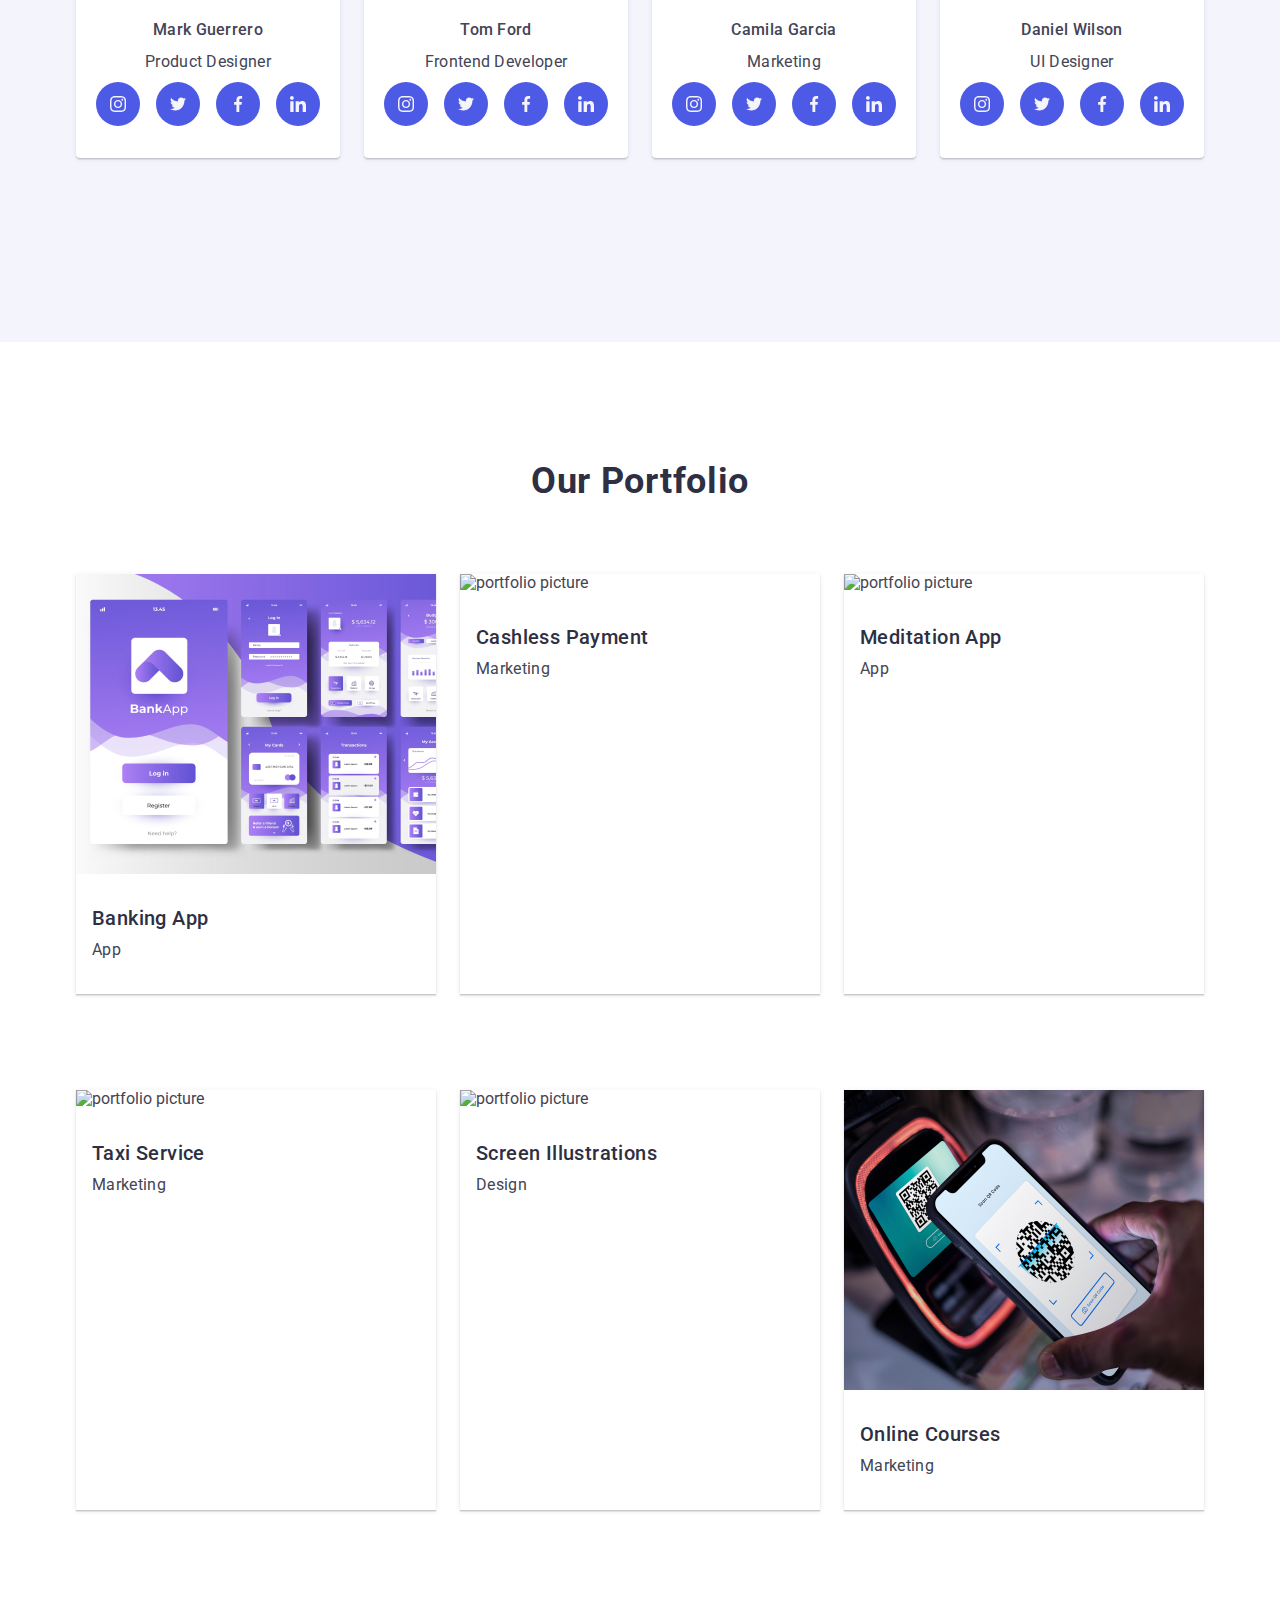
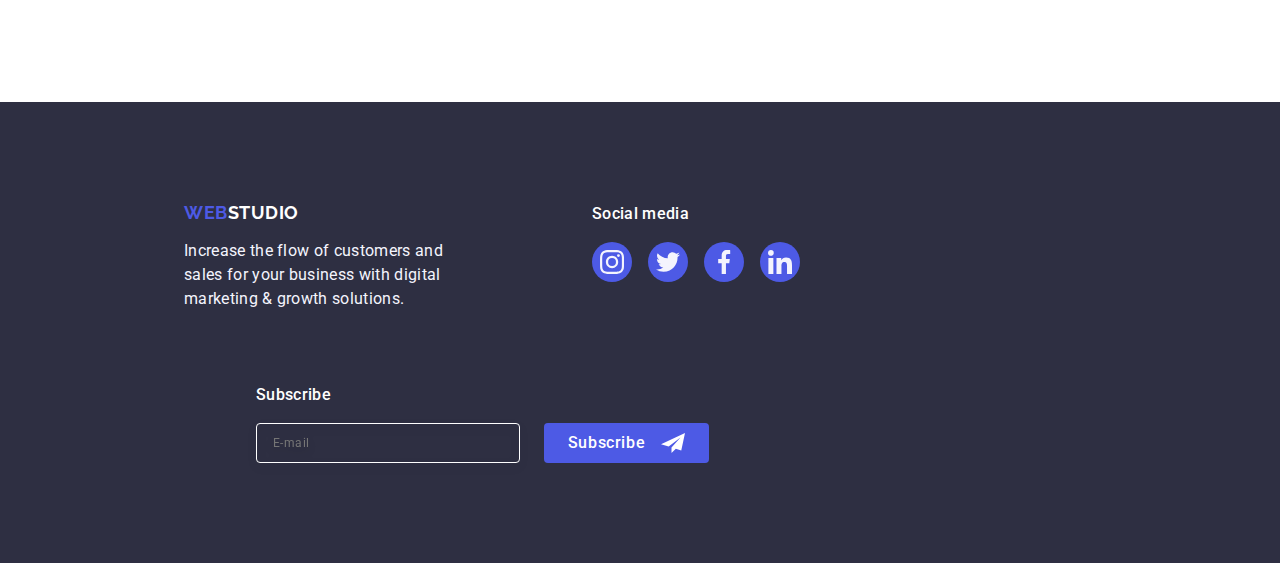
==== commit 24f69fd4: "Update index.html" ====
--- a/index.html
+++ b/index.html
@@ -310,10 +310,26 @@
                     </li>
                     <li class="fourth-list">
                          <div class="overlay-div">
-                        <picture srcset="./images/img6.jpg,./images/img6@2x.jpg"
-                             alt="img" 
-                             width="264" 
-                             class="img">
+                      <picture>
+                             <source
+                                srcset="
+                                    ./images/img6desktop-version.jpg  1x,
+                                    ./images/img6desktop-version@2.jpg. 2x
+                                     media="(min-width: 1158px)"/>
+                             <source
+                                srcset="
+                                    ./images/img6tablet-version.jpg. 1x,
+                                    ./images/img6tablet-version@2.jpg 2x"
+                                     media="(min-width: 768px)"/>
+                             <source
+                                srcset="
+                                     ./images/img6mobile-version.jpg  1x,
+                                     ./images/img6mobile-version@2.jpg 2x"
+                                      media="(max-width: 767px)"/>
+                             <img
+                                 src="./images/img6desktop-version.jpg"
+                                 alt="portfolio picture"/>
+                          </picture>
                              <p class="overlay"> 14 Stylish and User-Friendly App Design Concepts · Task Manager App · Calorie Tracker App · Exotic Fruit Ecommerce App · Cloud Storage App</p>
                                </div>
                         <div class="div">
@@ -323,10 +339,26 @@
                     </li>
                     <li class="fourth-list">
                          <div class="overlay-div">
-                         <picture srcset="./images/img7.jpg,./images/img7@2x.jpg"
-                             alt="img" 
-                             width="264" 
-                             class="img">
+                        <picture>
+                             <source
+                                srcset="
+                                    ./images/img7desktop-version.jpg  1x,
+                                    ./images/img7desktop-version@2.jpg. 2x
+                                     media="(min-width: 1158px)"/>
+                             <source
+                                srcset="
+                                    ./images/img7tablet-version.jpg. 1x,
+                                    ./images/img7tablet-version@2.jpg 2x"
+                                     media="(min-width: 768px)"/>
+                             <source
+                                srcset="
+                                     ./images/img7mobile-version.jpg  1x,
+                                     ./images/img7mobile-version@2.jpg 2x"
+                                      media="(max-width: 767px)"/>
+                             <img
+                                 src="./images/img7desktop-version.jpg"
+                                 alt="portfolio picture"/>
+                          </picture>
                               <p class="overlay"> 14 Stylish and User-Friendly App Design Concepts · Task Manager App · Calorie Tracker App · Exotic Fruit Ecommerce App · Cloud Storage App</p>
                                </div>
                         <div class="div">
@@ -336,10 +368,26 @@
                     </li>
                     <li class="fourth-list">
                          <div class="overlay-div">
-                        <picture srcset="./images/img8.jpg,./images/img8@2x.jpg "
-                             alt="img" 
-                             width="264" 
-                             class="img">
+                       <picture>
+                             <source
+                                srcset="
+                                    ./images/img8desktop-version.jpg  1x,
+                                    ./images/img8desktop-version@2.jpg. 2x
+                                     media="(min-width: 1158px)"/>
+                             <source
+                                srcset="
+                                    ./images/img8tablet-version.jpg. 1x,
+                                    ./images/img8tablet-version@2.jpg 2x"
+                                     media="(min-width: 768px)"/>
+                             <source
+                                srcset="
+                                     ./images/img8mobile-version.jpg  1x,
+                                     ./images/img8mobile-version@2.jpg 2x"
+                                      media="(max-width: 767px)"/>
+                             <img
+                                 src="./images/img8desktop-version.jpg"
+                                 alt="portfolio picture"/>
+                          </picture>
                              <p class="overlay"> 14 Stylish and User-Friendly App Design Concepts · Task Manager App · Calorie Tracker App · Exotic Fruit Ecommerce App · Cloud Storage App</p>
                                </div>
                         <div class="div">
@@ -349,10 +397,26 @@
                     </li>
                     <li class="fourth-list">
                          <div class="overlay-div">
-                         <picture srcset="./images/img9.jpg, ./images/img9@2x.jpg"
-                             alt="img" 
-                             width="264" 
-                             class="img">
+                         <picture>
+                             <source
+                                srcset="
+                                    ./images/img9desktop-version.jpg  1x,
+                                    ./images/img9desktop-version@2.jpg. 2x
+                                     media="(min-width: 1158px)"/>
+                             <source
+                                srcset="
+                                    ./images/img9tablet-version.jpg. 1x,
+                                    ./images/img9tablet-version@2.jpg 2x"
+                                     media="(min-width: 768px)"/>
+                             <source
+                                srcset="
+                                     ./images/img9mobile-version.jpg  1x,
+                                     ./images/img9mobile-version@2.jpg 2x"
+                                      media="(max-width: 767px)"/>
+                             <img
+                                 src="./images/img9desktop-version.jpg"
+                                 alt="portfolio picture"/>
+                          </picture>
                              <p class="overlay"> 14 Stylish and User-Friendly App Design Concepts · Task Manager App · Calorie Tracker App · Exotic Fruit Ecommerce App · Cloud Storage App</p>
                                </div>
                         <div class="div">
@@ -362,10 +426,26 @@
                     </li>
                     <li class="fourth-list">
                          <div class="overlay-div">
-                         <picture srcset="./images/img10.jpg,./images/img10@2x.jpg "
-                             alt="img" 
-                             width="264" 
-                             class="img">
+                        <picture>
+                             <source
+                                srcset="
+                                    ./images/img10desktop-version.jpg  1x,
+                                    ./images/img10desktop-version@2.jpg. 2x
+                                     media="(min-width: 1158px)"/>
+                             <source
+                                srcset="
+                                    ./images/img10tablet-version.jpg. 1x,
+                                    ./images/img10tablet-version@2.jpg 2x"
+                                     media="(min-width: 768px)"/>
+                             <source
+                                srcset="
+                                     ./images/img10mobile-version.jpg  1x,
+                                     ./images/img10mobile-version@2.jpg 2x"
+                                      media="(max-width: 767px)"/>
+                             <img
+                                 src="./images/img10desktop-version.jpg"
+                                 alt="portfolio picture"/>
+                          </picture>
                               <p class="overlay"> 14 Stylish and User-Friendly App Design Concepts · Task Manager App · Calorie Tracker App · Exotic Fruit Ecommerce App · Cloud Storage App</p>
                                </div>
                         <div class="div">
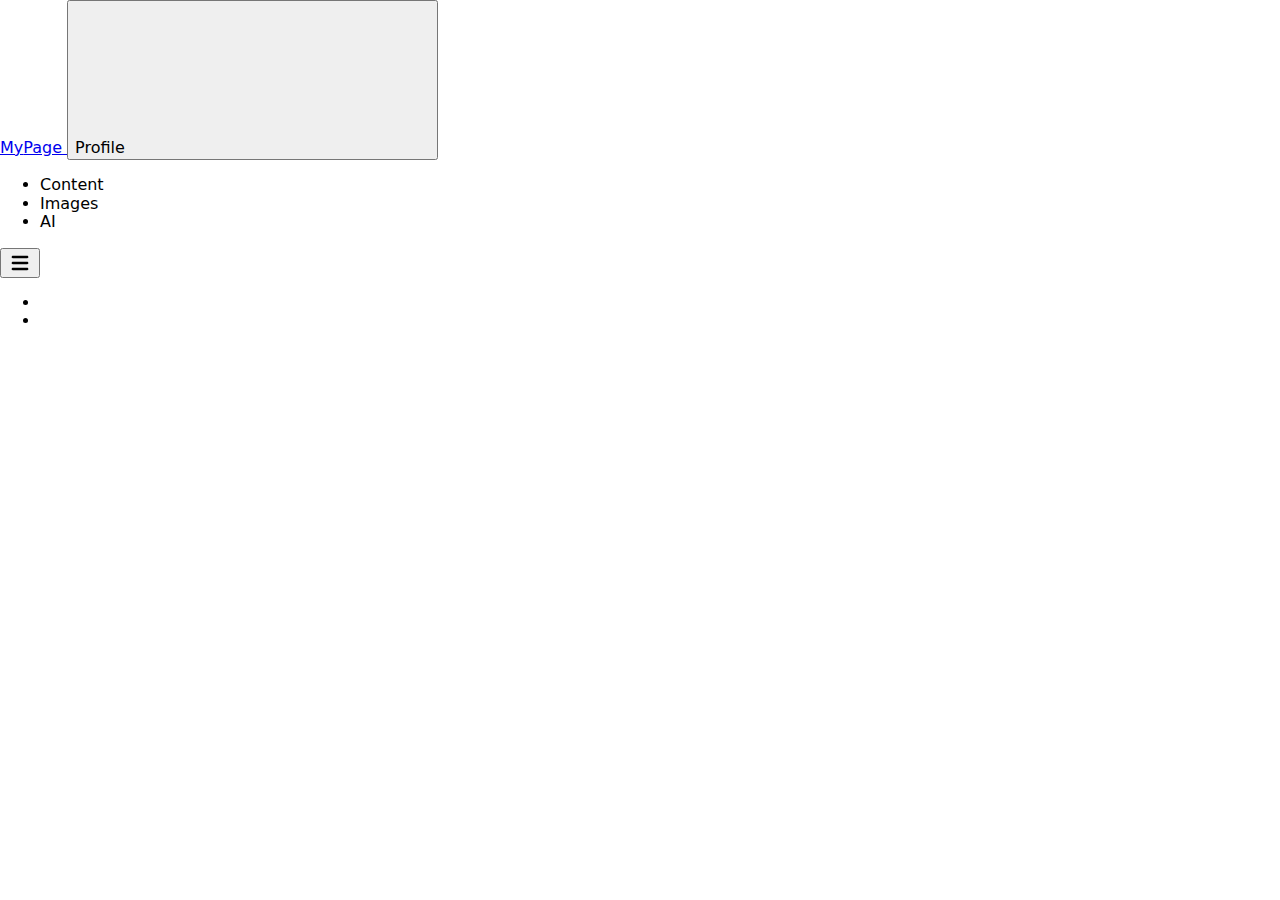
==== commit 376334d7: "Create index.html" ====
--- a/index.html
+++ b/index.html
@@ -1,630 +1,54 @@
-<!DOCTYPE html>
+<!DOCTYPE html thispage.com>
 <html lang="en">
-
 <head>
     <meta charset="UTF-8">
     <meta name="viewport" content="width=device-width, initial-scale=1.0">
-    <title>Webstudio</title>
+    <title>MyPage</title>
     <link rel="preconnect" href="https://fonts.googleapis.com">
     <link rel="preconnect" href="https://fonts.gstatic.com">
     <link href="https://fonts.googleapis.com/css2?family=Raleway:wght@700&family=Roboto:wght@400;500;700&display=swap"
         rel="stylesheet">
 
     <link rel="stylesheet" href="https://cdnjs.cloudflare.com/ajax/libs/modern-normalize/2.0.0/modern-normalize.min.css">
-    <link rel="stylesheet" href="./css/styles.css">
+    <link rel="stylesheet" href="./styles.css">
 </head>
-
 <body>
-    <header class="page-header">
+    <header>
         <div class="container page-header-container">
-            <nav class="page-navigator">
-                <a class="logotype" href="./index.html">
-                    Web<span class="logotype-span">Studio</span>
-                </a>
-                <ul class="menu list-container">
-                    <li class="nav-list">
-                        <a class="menu-link current" href="./index.html">Studio</a>
-                    </li>
-                    <li class="nav-list">
-                        <a class="menu-link" href="">Portfolio</a>
-                    </li>
-                    <li class="nav-list">
-                        <a class="menu-link" href="">Contacts</a>
-                    </li>
-                </ul>
-            </nav>
-             <button class="mobile-open-button">
-                <svg class="mobile-open-button-svg" width="24" height="24">
-                  <use class="mobile-open-button-icon" href="./images/icons.svg#icon-burger"></use>
-                </svg>
-            </button>
-            <address class="address">
-                <ul class="menu-contact">
-                    <li class="contact-list">
-                        <a class="contact-information" href="mailto:info@devstudio.com">info@devstudio.com</a>
-                    </li>
-                    <li class="contact-list">
-                        <a class="contact-information" href="tel:+110001111111">+11(000)111-11-11</a>
-                    </li>
-                </ul>
-            </address>
-        </div>
+        <nav class="header-nav">
+        <a class="logotype" href="/">My<span class="logotype-span">Page</span>
+        </a>
+        <button class="header-button">Profile
+          <svg>
+            <use href="images/icons.svg"></use>
+          </svg>
+        </button>
+        <ul>
+            <li class="menu-navigator-link">Content</li>
+            <li class="menu-navigator-link">Images</li>
+            <li class="menu-navigator-link">AI</li>
+        </ul>
+        </nav>
+        <button class="mobile-open-button">
+            <svg class="mobile-open-button-svg" width="24" height="24">
+              <use class="mobile-open-button-icon" href="./images/icons.svg#icon-burger"></use>
+            </svg>
+        </button>
+        <address>
+            <ul>
+               <li class="address-li"></li>
+               <li class="address-li"></li>
+            </ul>
+        </address>
+    </div>
     </header>
     <main>
-        <!-- HERO SECTION -->
-
-        <section class="section">
-            <div class="container">
-                <h1 class="page-title">Effective Solutions for Your Business</h1>
-                <button type="button" class="button">Order Service</button>
-            </div>
-        </section>
-        <section class="second-section">
-            <div class="container display">
-                <h2 class="visually-hidden">Benefits</h2>
-                <ul class="second-section-list">
-                    <li class="second-list">
-                        <div class="icons-div">
-                            <svg width="64" height="64">
-                                <use href="./images/icons.svg#icon-antenna"></use>
-                            </svg>
-                        </div>
-                        <h3 class="first-section-title">Strategy</h3>
-                        <p class="first-section-text">Our goal is to identify the business problem to walk away with the perfect and
-                            creative solution.
-                        </p>
-                    </li>
-                    <li class="second-list">
-                        <div class="icons-div">
-                            <svg width="64" height="64">
-                                <use href="./images/icons.svg#icon-clock"></use>
-                            </svg>
-                        </div>
-                        <h3 class="first-section-title">Punctuality</h3>
-                        <p class="first-section-text">Bring the key message to the brand's audience for the best price within the
-                            shortest possible
-                            time.</p>
-                    </li>
-                    <li class="second-list">
-                        <div class="icons-div">
-                            <svg width="64" height="64">
-                                <use href="./images/icons.svg#icon-diagram"></use>
-                            </svg>
-                        </div>
-                        <h3 class="first-section-title">Diligence</h3>
-                        <p class="first-section-text">Research and confirm brands that present the strongest digital growth
-                            opportunities and
-                            minimize risk.</p>
-                    </li>
-                    <li class="second-list">
-                        <div class="icons-div">
-                            <svg width="64" height="64">
-                                <use href="./images/icons.svg#icon-astronaut"></use>
-                            </svg>
-                        </div>
-                        <h3 class="first-section-title">Technologies</h3>
-                        <p class="first-section-text">Design practice focused on digital experiences. We bring forth a deep passion for problem-solving.</p>
-                    </li>
-                </ul>
-            </div>
-        </section>
-        <section class="third-section">
-            <div class="container">
-                <h2 class="subtitle">Our Team</h2>
-                <ul class="section-team-list">
-                    <li class="third-list">
-                         <img srcset="./images/img1.jpg, ./images/img1@2x.jpg"
-                             alt="img" 
-                             width="264" 
-                             class="img">
-                        <div class="list-div">
-                            <h3 class="team-list-title">Mark Guerrero</h3>
-                            <p class="team-list-text">Product Designer</p>
-                            <ul class="social-list">
-                               <li class="social-li">
-                                     <a href="" class="social-links">
-                                        <svg  class="social-svg" width="16" height="16">
-                                            <use href="./images/icons.svg#icon-instagram"></use>
-                                        </svg>
-                                         </a>
-                                   </li>
-                                   <li class="social-li">
-                                       <a href="" class="social-links">
-                                         <svg  class="social-svg" width="16" height="16">
-                                            <use href="./images/icons.svg#icon-twitter"></use>
-                                        </svg>
-                                            </a>
-                                        </li>
-                                       <li class="social-li">
-                                          <a href="" class="social-links">
-                                         <svg  class="social-svg" width="16" height="16">
-                                            <use href="./images/icons.svg#icon-facebook"></use>
-                                        </svg>
-                                               </a>
-                                            </li>
-                                           <li class="social-li">
-                                               <a  href="" class="social-links">
-                                         <svg  class="social-svg" width="16" height="16">
-                                            <use href="./images/icons.svg#icon-linkedin"></use>
-                                        </svg>
-                                    </a>
-                                </li>
-                            </ul>
-                        </div>
-                    </li>
-                    <li class="third-list">
-                         <img srcset="./images/img2.jpg, ./images/img2@2x.jpg" 
-                             alt="img" 
-                             width="264" 
-                             class="img">
-                        <div class="list-div">
-                            <h3 class="team-list-title">Tom Ford</h3>
-                            <p class="team-list-text">Frontend Developer</p>
-                            <ul class="social-list">
-                            <li class="social-li">
-                                     <a class="social-links">
-                                        <svg class="social-svg" width="16" height="16">
-                                            <use href="./images/icons.svg#icon-instagram"></use>
-                                        </svg>
-                                         </a>
-                                   </li>
-                                   <li class="social-li">
-                                       <a href="" class="social-links">
-                                         <svg  class="social-svg" width="16" height="16">
-                                            <use href="./images/icons.svg#icon-twitter"></use>
-                                        </svg>
-                                            </a>
-                                        </li>
-                                       <li class="social-li">
-                                          <a href="" class="social-links">
-                                         <svg  class="social-svg" width="16" height="16">
-                                            <use href="./images/icons.svg#icon-facebook"></use>
-                                        </svg>
-                                               </a>
-                                            </li>
-                                           <li class="social-li">
-                                               <a href="" class="social-links">
-                                         <svg  class="social-svg" width="16" height="16">
-                                            <use href="./images/icons.svg#icon-linkedin"></use>
-                                        </svg>
-                                    </a>
-                                </li>
-                            </ul>
-                        </div>
-                    </li>
-                    <li class="third-list">
-                         <img srcset="./images/img3.jpg, ./images/img3@2x.jpg"
-                             alt="img" 
-                             width="264" 
-                             class="img">
-                        <div class="list-div">
-                            <h3 class="team-list-title">Camila Garcia</h3>
-                            <p class="team-list-text">Marketing</p>
-                            <ul class="social-list">
-                                <li class="social-li">
-                                     <a href="" class="social-links">
-                                        <svg  class="social-svg" width="16" height="16">
-                                            <use href="./images/icons.svg#icon-instagram"></use>
-                                        </svg>
-                                         </a>
-                                   </li>
-                                   <li class="social-li">
-                                       <a href="" class="social-links">
-                                         <svg  class="social-svg" width="16" height="16">
-                                            <use href="./images/icons.svg#icon-twitter"></use>
-                                        </svg>
-                                            </a>
-                                        </li>
-                                       <li class="social-li">
-                                          <a href="" class="social-links">
-                                         <svg  class="social-svg" width="16" height="16">
-                                            <use href="./images/icons.svg#icon-facebook"></use>
-                                        </svg>
-                                               </a>
-                                            </li>
-                                           <li class="social-li">
-                                               <a href="" class="social-links">
-                                         <svg  class="social-svg" width="16" height="16">
-                                            <use href="./images/icons.svg#icon-linkedin"></use>
-                                        </svg>
-                                    </a>
-                                </li>
-                            </ul>
-                        </div>
-                    </li>
-                    <li class="third-list">
-                        <img srcset="./images/img4.jpg, ./images/img4@2x.jpg"
-                             alt="img" 
-                             width="264" 
-                             class="img">
-                        <div class="list-div">
-                            <h3 class="team-list-title">Daniel Wilson</h3>
-                            <p class="team-list-text">UI Designer</p>
-                            <ul class="social-list">
-                               <li class="social-li">
-                                     <a href="" class="social-links">
-                                        <svg class="social-svg" width="16" height="16">
-                                            <use href="./images/icons.svg#icon-instagram"></use>
-                                        </svg>
-                                         </a>
-                                   </li>
-                                   <li class="social-li">
-                                       <a href="" class="social-links">
-                                         <svg class="social-svg" width="16" height="16">
-                                            <use href="./images/icons.svg#icon-twitter"></use>
-                                        </svg>
-                                            </a>
-                                        </li>
-                                       <li class="social-li">
-                                          <a href="" class="social-links">
-                                         <svg  class="social-svg" width="16" height="16">
-                                            <use href="./images/icons.svg#icon-facebook"></use>
-                                        </svg>
-                                               </a>
-                                            </li>
-                                           <li class="social-li">
-                                               <a href="" class="social-links">
-                                         <svg class="social-svg" width="16" height="16">
-                                            <use href="./images/icons.svg#icon-linkedin"></use>
-                                        </svg>
-                                    </a>
-                                </li>
-                            </ul>
-                        </div>
-                    </li>
-                </ul> 
-            </div>
-        </section>
-        <section class="fourth-section">
-            <div class="container">
-                <h2 class="subtitle">Our Portfolio</h2>
-                <ul class="fourth-section-list">
-                    <li class="fourth-list">
-                        <div class="overlay-div">
-                         <picture>
-                             <source
-                                srcset="
-                                    ./images/img5desktop-version.jpg  1x,
-                                    ./images/img5desktop-version@2.jpg. 2x
-                                     media="(min-width: 1158px)"/>
-                             <source
-                                srcset="
-                                    ./images/img5tablet-version.jpg. 1x,
-                                    ./images/img5tablet-version@2.jpg 2x"
-                                     media="(min-width: 768px)"/>
-                             <source
-                                srcset="
-                                     ./images/img5mobile-version.jpg  1x,
-                                     ./images/img5mobile-version@2.jpg 2x"
-                                      media="(max-width: 767px)"/>
-                             <img
-                                 src="./images/img5desktop-version.jpg"
-                                 alt="portfolio picture"/>
-                          </picture>
-                            <p class="overlay"> 14 Stylish and User-Friendly App Design Concepts · Task Manager App · Calorie Tracker App · Exotic Fruit Ecommerce App · Cloud Storage App</p>
-                        </div>
-                        <div class="div">
-                            <h3 class="list-title">Banking App</h3>
-                            <p class="list-text">App</p>
-                        </div>
-                    </li>
-                    <li class="fourth-list">
-                         <div class="overlay-div">
-                      <picture>
-                             <source
-                                srcset="
-                                    ./images/img6desktop-version.jpg  1x,
-                                    ./images/img6desktop-version@2.jpg. 2x
-                                     media="(min-width: 1158px)"/>
-                             <source
-                                srcset="
-                                    ./images/img6tablet-version.jpg. 1x,
-                                    ./images/img6tablet-version@2.jpg 2x"
-                                     media="(min-width: 768px)"/>
-                             <source
-                                srcset="
-                                     ./images/img6mobile-version.jpg  1x,
-                                     ./images/img6mobile-version@2.jpg 2x"
-                                      media="(max-width: 767px)"/>
-                             <img
-                                 src="./images/img6desktop-version.jpg"
-                                 alt="portfolio picture"/>
-                          </picture>
-                             <p class="overlay"> 14 Stylish and User-Friendly App Design Concepts · Task Manager App · Calorie Tracker App · Exotic Fruit Ecommerce App · Cloud Storage App</p>
-                               </div>
-                        <div class="div">
-                            <h3 class="list-title">Cashless Payment</h3>
-                            <p class="list-text">Marketing</p>
-                        </div>
-                    </li>
-                    <li class="fourth-list">
-                         <div class="overlay-div">
-                        <picture>
-                             <source
-                                srcset="
-                                    ./images/img7desktop-version.jpg  1x,
-                                    ./images/img7desktop-version@2.jpg. 2x
-                                     media="(min-width: 1158px)"/>
-                             <source
-                                srcset="
-                                    ./images/img7tablet-version.jpg. 1x,
-                                    ./images/img7tablet-version@2.jpg 2x"
-                                     media="(min-width: 768px)"/>
-                             <source
-                                srcset="
-                                     ./images/img7mobile-version.jpg  1x,
-                                     ./images/img7mobile-version@2.jpg 2x"
-                                      media="(max-width: 767px)"/>
-                             <img
-                                 src="./images/img7desktop-version.jpg"
-                                 alt="portfolio picture"/>
-                          </picture>
-                              <p class="overlay"> 14 Stylish and User-Friendly App Design Concepts · Task Manager App · Calorie Tracker App · Exotic Fruit Ecommerce App · Cloud Storage App</p>
-                               </div>
-                        <div class="div">
-                            <h3 class="list-title">Meditation App</h3>
-                            <p class="list-text">App</p>
-                        </div>
-                    </li>
-                    <li class="fourth-list">
-                         <div class="overlay-div">
-                       <picture>
-                             <source
-                                srcset="
-                                    ./images/img8desktop-version.jpg  1x,
-                                    ./images/img8desktop-version@2.jpg. 2x
-                                     media="(min-width: 1158px)"/>
-                             <source
-                                srcset="
-                                    ./images/img8tablet-version.jpg. 1x,
-                                    ./images/img8tablet-version@2.jpg 2x"
-                                     media="(min-width: 768px)"/>
-                             <source
-                                srcset="
-                                     ./images/img8mobile-version.jpg  1x,
-                                     ./images/img8mobile-version@2.jpg 2x"
-                                      media="(max-width: 767px)"/>
-                             <img
-                                 src="./images/img8desktop-version.jpg"
-                                 alt="portfolio picture"/>
-                          </picture>
-                             <p class="overlay"> 14 Stylish and User-Friendly App Design Concepts · Task Manager App · Calorie Tracker App · Exotic Fruit Ecommerce App · Cloud Storage App</p>
-                               </div>
-                        <div class="div">
-                            <h3 class="list-title">Taxi Service</h3>
-                            <p class="list-text">Marketing</p>
-                        </div>
-                    </li>
-                    <li class="fourth-list">
-                         <div class="overlay-div">
-                         <picture>
-                             <source
-                                srcset="
-                                    ./images/img9desktop-version.jpg  1x,
-                                    ./images/img9desktop-version@2.jpg. 2x
-                                     media="(min-width: 1158px)"/>
-                             <source
-                                srcset="
-                                    ./images/img9tablet-version.jpg. 1x,
-                                    ./images/img9tablet-version@2.jpg 2x"
-                                     media="(min-width: 768px)"/>
-                             <source
-                                srcset="
-                                     ./images/img9mobile-version.jpg  1x,
-                                     ./images/img9mobile-version@2.jpg 2x"
-                                      media="(max-width: 767px)"/>
-                             <img
-                                 src="./images/img9desktop-version.jpg"
-                                 alt="portfolio picture"/>
-                          </picture>
-                             <p class="overlay"> 14 Stylish and User-Friendly App Design Concepts · Task Manager App · Calorie Tracker App · Exotic Fruit Ecommerce App · Cloud Storage App</p>
-                               </div>
-                        <div class="div">
-                            <h3 class="list-title">Screen Illustrations</h3>
-                            <p class="list-text">Design</p>
-                        </div>
-                    </li>
-                    <li class="fourth-list">
-                         <div class="overlay-div">
-                        <picture>
-                             <source
-                                srcset="
-                                    ./images/img10desktop-version.jpg  1x,
-                                    ./images/img10desktop-version@2.jpg. 2x
-                                     media="(min-width: 1158px)"/>
-                             <source
-                                srcset="
-                                    ./images/img10tablet-version.jpg. 1x,
-                                    ./images/img10tablet-version@2.jpg 2x"
-                                     media="(min-width: 768px)"/>
-                             <source
-                                srcset="
-                                     ./images/img10mobile-version.jpg  1x,
-                                     ./images/img10mobile-version@2.jpg 2x"
-                                      media="(max-width: 767px)"/>
-                             <img
-                                 src="./images/img10desktop-version.jpg"
-                                 alt="portfolio picture"/>
-                          </picture>
-                              <p class="overlay"> 14 Stylish and User-Friendly App Design Concepts · Task Manager App · Calorie Tracker App · Exotic Fruit Ecommerce App · Cloud Storage App</p>
-                               </div>
-                        <div class="div">
-                            <h3 class="list-title">Online Courses</h3>
-                            <p class="list-text">Marketing</p>
-                        </div>
-                    </li>
-                </ul>
-            </div>
-        </section>
+        <section></section>
+        <section></section>
+        <section></section>
+        <section></section>
     </main>
-    <footer class="page-footer">
-    <div class="container flex">
-        <div class="footer-div">
-            <a class="second-logotype second-class" href="./index.html">
-                Web<span class="footer-logotype-span">Studio</span>
-            </a>
-            <p class="logotype-text" style="color: #F4F4FD">Increase the flow of customers and sales for your business with
-                digital marketing & growth solutions.</p>
-        </div>
-        <div>
-            <p class="footer-text">Social media</p>
-            <ul class="social-media-list">
-                <li class="social-list-li">
-                    <a href="" class="social-menu-links">
-                        <svg class="social-svg" width="24" height="24">
-                            <use href="./images/icons.svg#icon-instagram"></use>
-                        </svg>
-                    </a>
-                </li>
-                <li class="social-list-li">
-                    <a href="" class="social-menu-links">
-                        <svg class="social-svg" width="24" height="24">
-                            <use href="./images/icons.svg#icon-twitter"></use>
-                        </svg>
-                    </a>
-                </li>
-                <li class="social-list-li">
-                    <a href="" class="social-menu-links">
-                        <svg class="social-svg" width="24" height="24">
-                            <use href="./images/icons.svg#icon-facebook"></use>
-                        </svg>
-                    </a>
-                </li>
-                <li class="social-list-li">
-                    <a href="" class="social-menu-links">
-                        <svg class="social-svg" width="24" height="24">
-                            <use href="./images/icons.svg#icon-linkedin"></use>
-                        </svg>
-                    </a>
-                </li>
-            </ul>
-        </div>
-        <div class="subscribe-div">
-            <p class="subscribe-text">Subscribe</p>
-            <form class="footer-form">
-                <label class="footer-label">
-                    <input class="subscribe-input" name="footer-input" type="email" placeholder="E-mail" style="color: #ffffff">
-                </label>
-                <button class="form-button" type="submit">
-                    Subscribe
-                    <svg class="form-svg" width="24" height="24">
-                        <use class="form-use" href="./images/icons.svg#icon-frame"></use>
-                    </svg>
-                </button>
-            </form>
-        </div>
-    </div>
-</footer>
-<div class="modal-div">
-    <div class="modal-window">
-        <button class="modal-button" type="button">
-            <svg class="modal-svg" width="8" height="8">
-                <use href="./images/icons.svg#icon-close-black"></use>
-            </svg>
-        </button>
-        <p class="modal-text">Leave your contacts and we will call you back</p>
-        <form>
-            <div class="form-div">
-                <label class="form-label" for="user-name">Name</label>
-                <div class="input-div">
-                    <input id="user-name" name="user-name" type="text" class="user-input">
-                    <svg width="18" height="24" class="input-div-svg">
-                        <use href="./images/icons.svg#icon-person-black"></use>
-                    </svg>
-                </div>
-            </div>
-            <div class="form-div">
-                <label class="form-label" for="user-phone">Phone</label>
-                <div class="input-div">
-                    <input id="user-phone" name="user-phone" type="text" class="user-input">
-                    <svg width="18" height="24" class="input-div-svg">
-                        <use href="./images/icons.svg#icon-phone-black"></use>
-                    </svg>
-                </div>
-            </div>
-            <div class="form-div">
-                <label class="form-label" for="user-email">Email</label>
-                <div class="input-div">
-                    <input id="user-email" name="user-email" type="text" class="user-input">
-                    <svg width="18" height="24" class="input-div-svg">
-                        <use href="./images/icons.svg#icon-email-black"></use>
-                    </svg>
-                </div>
-            </div>
-            <div class="form-label-div">
-                <label class="form-label" for="user-comment">Comment</label>
-                <textarea id="user-comment" name="user-comment" placeholder="Text input" class="div-textarea"></textarea> 
-            </div>
-             <div class="form-input-div">
-                 <input  id="user-privacy" type="checkbox" value="true" name="user-privacy" class="privace-input visually-hidden">
-                 <label  for="user-privacy" class="label-privacy"> 
-                    <span class="label-span">
-                    <svg width="10" height="8" class="span-svg">
-                       <use href="./images/icons.svg#icon-checkbox"></use> 
-                    </svg>
-                     </span>
-                      I accept the terms and conditions of the
-                      <a href="/" class="label-link" style="color: #4d5ae5">Privacy Policy</a>
-                 </label>
-             </div>
-            <button class="submit-button">Send</button>
-        </form>
-    </div>
-</div>
-     <div class="mobile-menu"> 
-         <div class="container mobile-menu-container">
-             <button class="mobile-menu-close-button">
-                 <svg class="mobile-menu-close-button-icon-svg" width="8" height="8">
-                 <use class=mobile-menu-close-button-use href="./images/icons.svg#icon-close-black"></use>
-                 </svg>
-             </button>
-          <nav class="mobile-menu-navigator">
-                 <a class="mobile-logotype-menu-link current" href="./index.html">Studio</a>
-                <a class="mobile-menu-link" href="">Portfolio</a>
-                <a class="mobile-menu-link" href="">Contacts</a>   
-              <address class="mobile-address">
-                <ul class="mobile-menu-contact">
-                    <li class="mobile-contact-list">
-                        <a class="contact-information" href="mailto:info@devstudio.com">info@devstudio.com</a>
-                    </li>
-                    <li class="mobile-contact-list">
-                        <a class="contact-information" href="tel:+110001111111">+11(000)111-11-11</a>
-                    </li>
-                </ul>
-            </address>
-              <ul class="mobile-social-media-list">
-                <li class="mobile-social-list-li">
-                    <a href="" class="mobile-social-menu-links">
-                        <svg class="mobile-social-svg" width="24" height="24">
-                            <use href="./images/icons.svg#icon-instagram"></use>
-                        </svg>
-                    </a>
-                </li>
-                <li class="mobile-social-list-li">
-                    <a href="" class="mobile-social-menu-links">
-                        <svg class="social-svg" width="24" height="24">
-                            <use href="./images/icons.svg#icon-twitter"></use>
-                        </svg>
-                    </a>
-                </li>
-                <li class="mobile-social-list-li">
-                    <a href="" class="mobile-social-menu-links">
-                        <svg class="mobile-social-svg" width="24" height="24">
-                            <use href="./images/icons.svg#icon-facebook"></use>
-                        </svg>
-                    </a>
-                </li>
-                <li class="mobile-social-list-li">
-                    <a href="" class="mobile-social-menu-links">
-                        <svg class="mobile-social-svg" width="24" height="24">
-                            <use href="./images/icons.svg#icon-linkedin"></use>
-                        </svg>
-                    </a>
-                </li>
-            </ul>
-          </nav>
-         </div>
-        </div>
+    <footer></footer>  
+    <div></div>
 </body>
-
 </html>
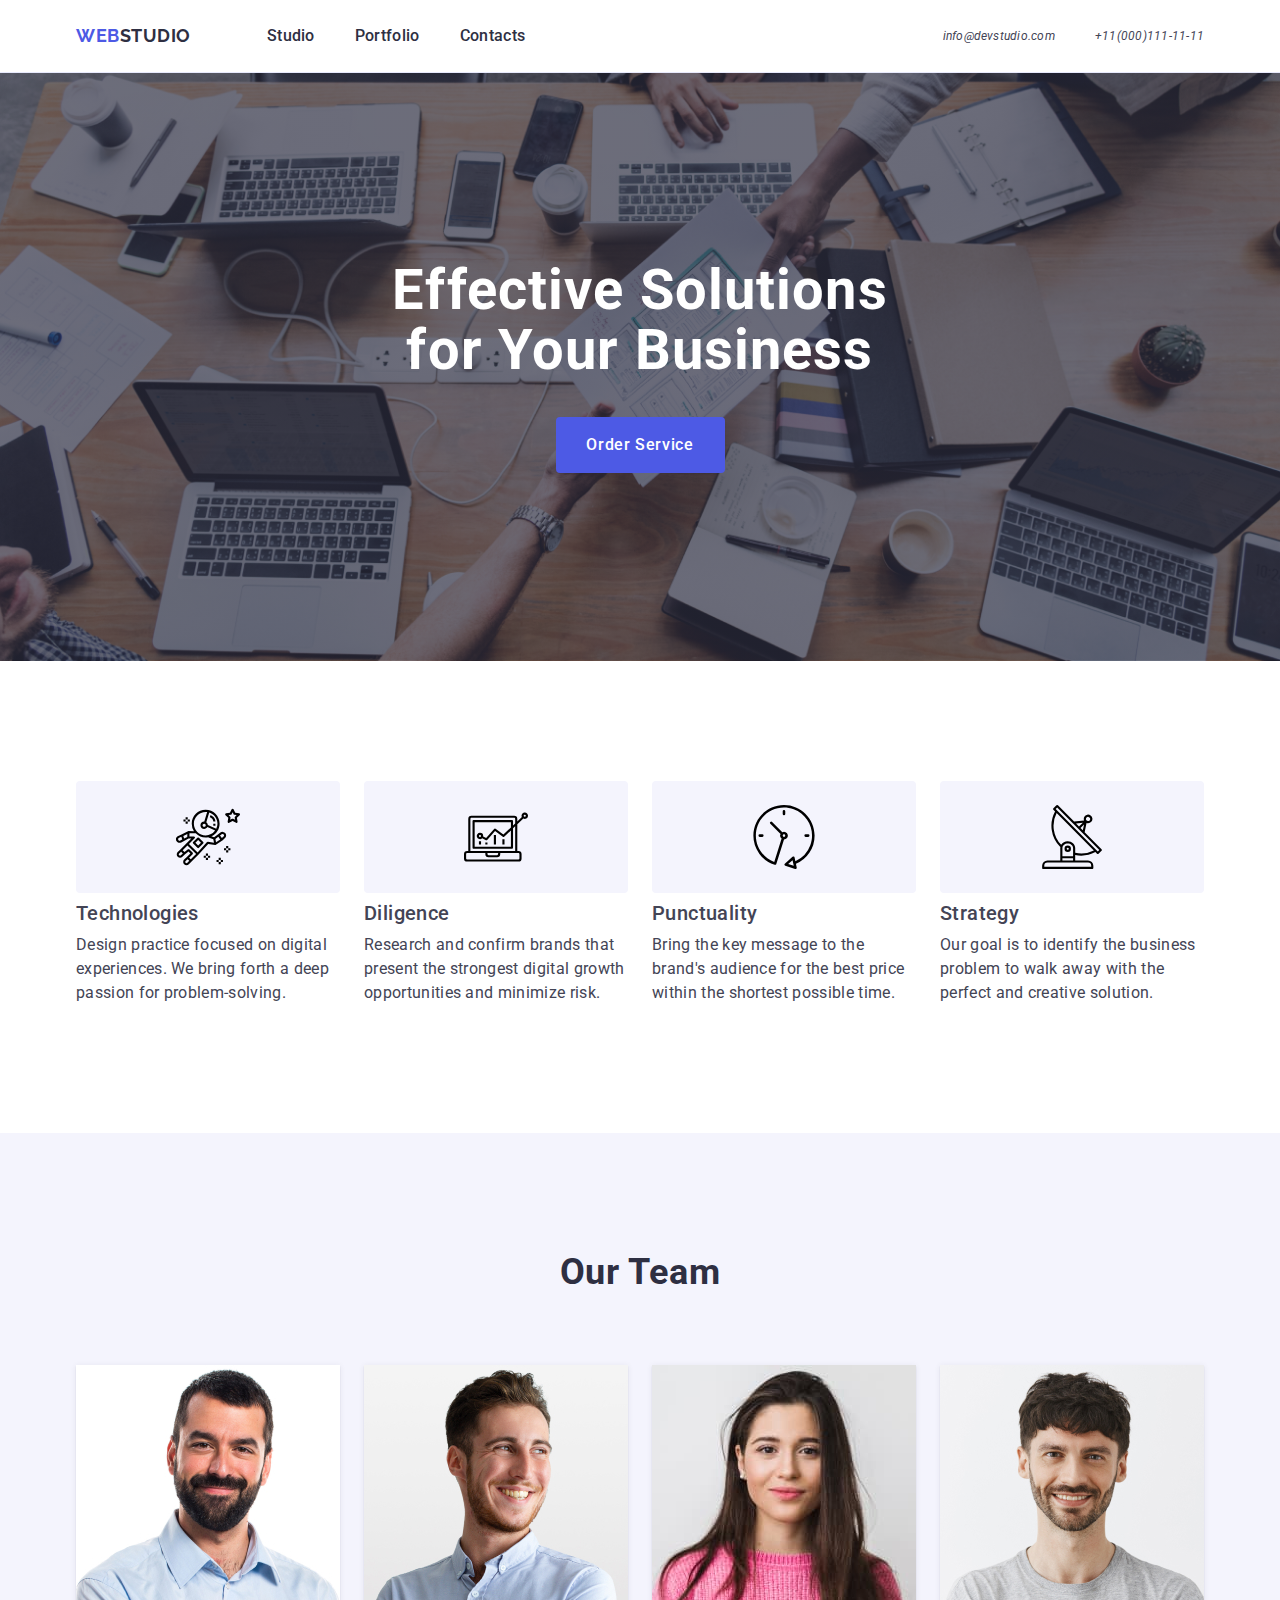
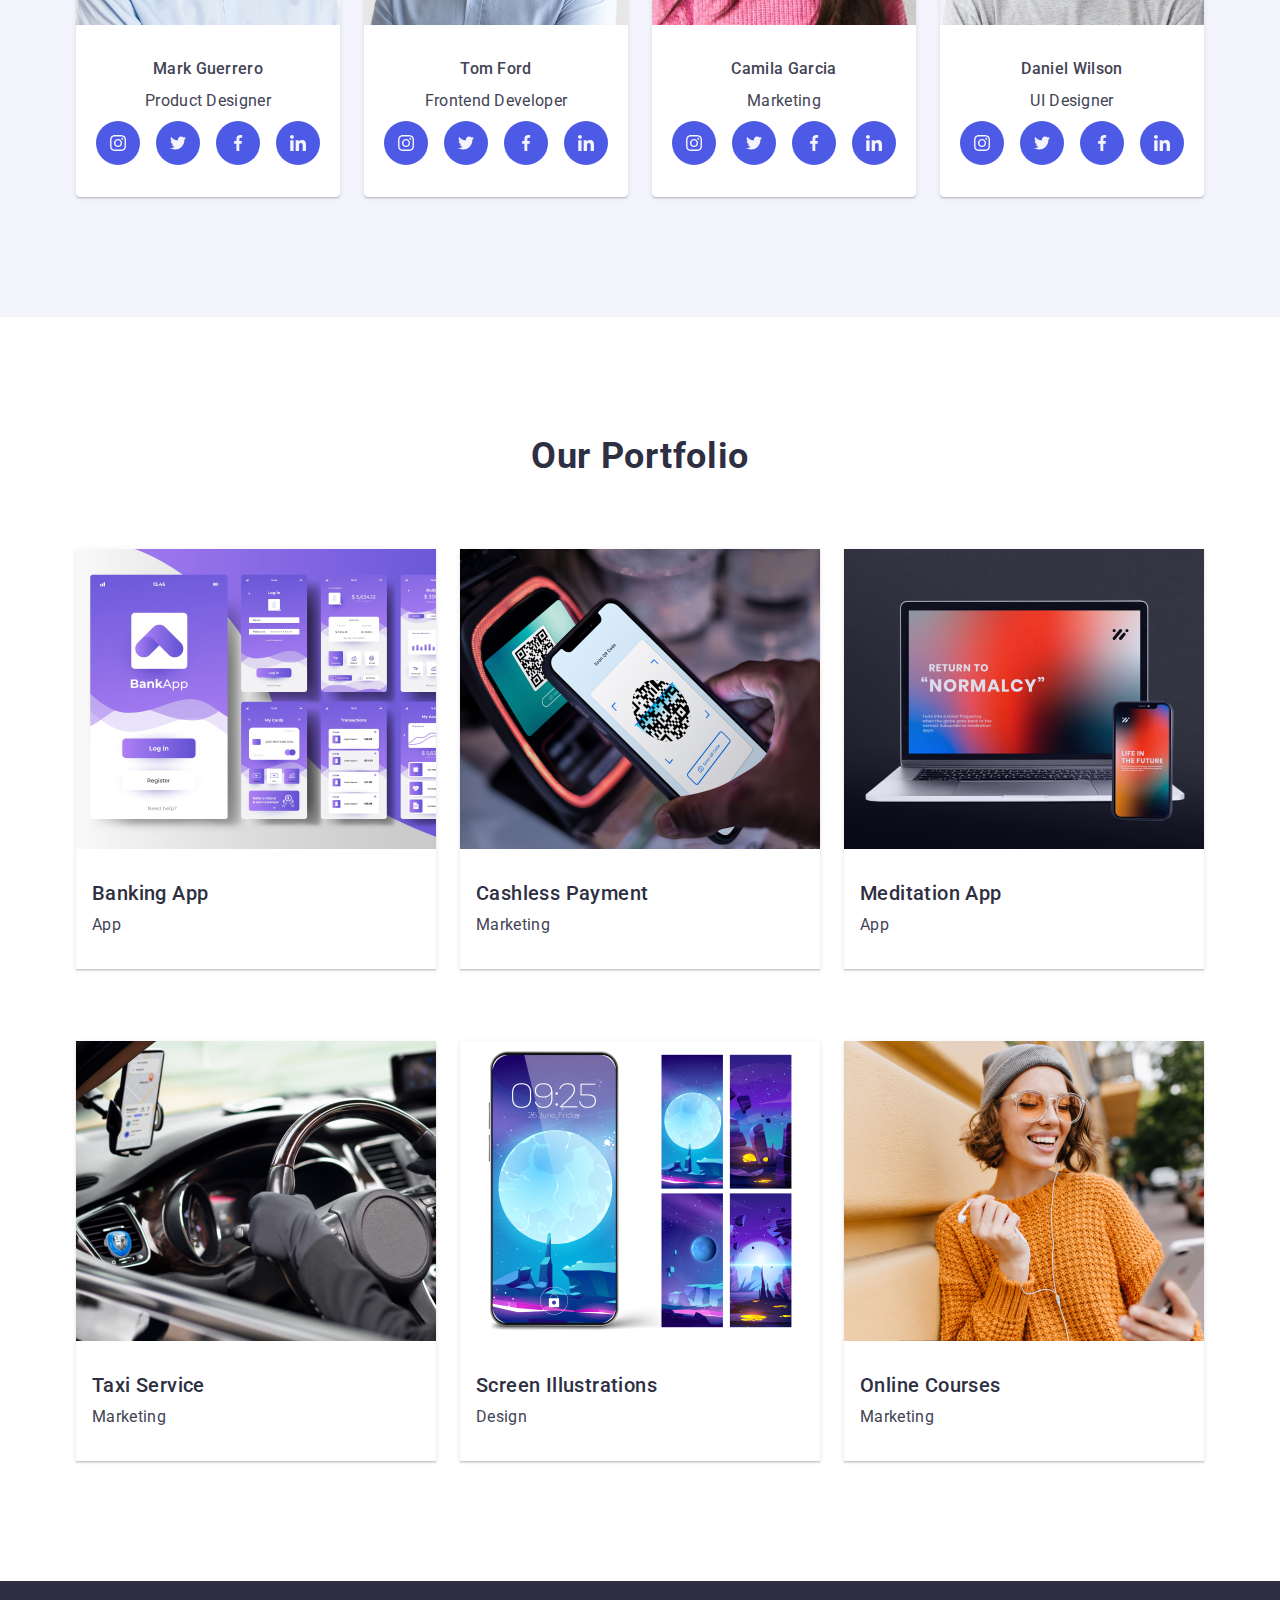
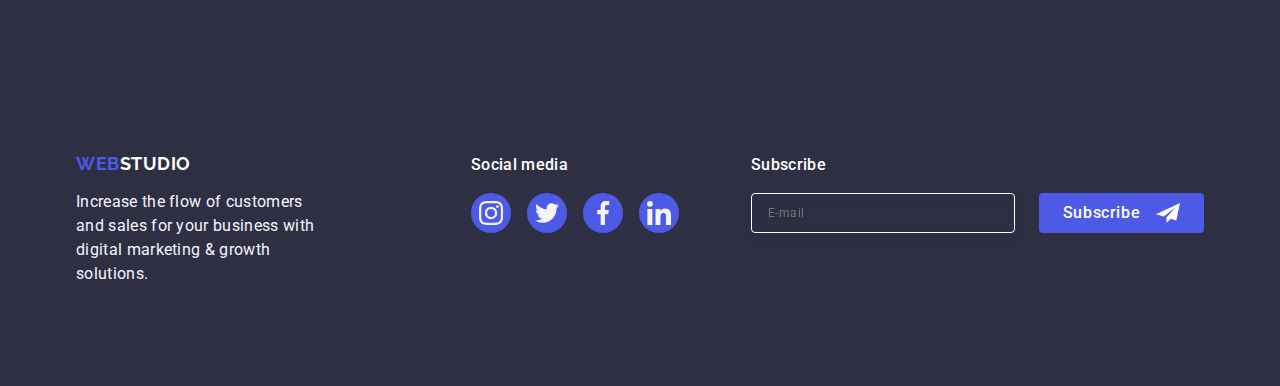
==== commit 2c551717: "Rename index-2.html to index.html" ====
--- a/index.html
+++ b/index.html
@@ -1,54 +1,630 @@
-<!DOCTYPE html thispage.com>
+<!DOCTYPE html>
 <html lang="en">
+
 <head>
     <meta charset="UTF-8">
     <meta name="viewport" content="width=device-width, initial-scale=1.0">
-    <title>MyPage</title>
+    <title>Webstudio</title>
     <link rel="preconnect" href="https://fonts.googleapis.com">
     <link rel="preconnect" href="https://fonts.gstatic.com">
     <link href="https://fonts.googleapis.com/css2?family=Raleway:wght@700&family=Roboto:wght@400;500;700&display=swap"
         rel="stylesheet">
 
     <link rel="stylesheet" href="https://cdnjs.cloudflare.com/ajax/libs/modern-normalize/2.0.0/modern-normalize.min.css">
-    <link rel="stylesheet" href="./styles.css">
+    <link rel="stylesheet" href="./css/styles.css">
 </head>
+
 <body>
-    <header>
+    <header class="page-header">
         <div class="container page-header-container">
-        <nav class="header-nav">
-        <a class="logotype" href="/">My<span class="logotype-span">Page</span>
-        </a>
-        <button class="header-button">Profile
-          <svg>
-            <use href="images/icons.svg"></use>
-          </svg>
-        </button>
-        <ul>
-            <li class="menu-navigator-link">Content</li>
-            <li class="menu-navigator-link">Images</li>
-            <li class="menu-navigator-link">AI</li>
-        </ul>
-        </nav>
-        <button class="mobile-open-button">
-            <svg class="mobile-open-button-svg" width="24" height="24">
-              <use class="mobile-open-button-icon" href="./images/icons.svg#icon-burger"></use>
+            <nav class="page-navigator">
+                <a class="logotype" href="./index.html">
+                    Web<span class="logotype-span">Studio</span>
+                </a>
+                <ul class="menu list-container">
+                    <li class="nav-list">
+                        <a class="menu-link current" href="./index.html">Studio</a>
+                    </li>
+                    <li class="nav-list">
+                        <a class="menu-link" href="">Portfolio</a>
+                    </li>
+                    <li class="nav-list">
+                        <a class="menu-link" href="">Contacts</a>
+                    </li>
+                </ul>
+            </nav>
+             <button class="mobile-open-button">
+                <svg class="mobile-open-button-svg" width="24" height="24">
+                  <use class="mobile-open-button-icon" href="./images/icons.svg#icon-burger"></use>
+                </svg>
+            </button>
+            <address class="address">
+                <ul class="menu-contact">
+                    <li class="contact-list">
+                        <a class="contact-information" href="mailto:info@devstudio.com">info@devstudio.com</a>
+                    </li>
+                    <li class="contact-list">
+                        <a class="contact-information" href="tel:+110001111111">+11(000)111-11-11</a>
+                    </li>
+                </ul>
+            </address>
+        </div>
+    </header>
+    <main>
+        <!-- HERO SECTION -->
+
+        <section class="section">
+            <div class="container">
+                <h1 class="page-title">Effective Solutions for Your Business</h1>
+                <button type="button" class="button">Order Service</button>
+            </div>
+        </section>
+        <section class="second-section">
+            <div class="container display">
+                <h2 class="visually-hidden">Benefits</h2>
+                <ul class="second-section-list">
+                    <li class="second-list">
+                        <div class="icons-div">
+                            <svg width="64" height="64">
+                                <use href="./images/icons.svg#icon-antenna"></use>
+                            </svg>
+                        </div>
+                        <h3 class="first-section-title">Strategy</h3>
+                        <p class="first-section-text">Our goal is to identify the business problem to walk away with the perfect and
+                            creative solution.
+                        </p>
+                    </li>
+                    <li class="second-list">
+                        <div class="icons-div">
+                            <svg width="64" height="64">
+                                <use href="./images/icons.svg#icon-clock"></use>
+                            </svg>
+                        </div>
+                        <h3 class="first-section-title">Punctuality</h3>
+                        <p class="first-section-text">Bring the key message to the brand's audience for the best price within the
+                            shortest possible
+                            time.</p>
+                    </li>
+                    <li class="second-list">
+                        <div class="icons-div">
+                            <svg width="64" height="64">
+                                <use href="./images/icons.svg#icon-diagram"></use>
+                            </svg>
+                        </div>
+                        <h3 class="first-section-title">Diligence</h3>
+                        <p class="first-section-text">Research and confirm brands that present the strongest digital growth
+                            opportunities and
+                            minimize risk.</p>
+                    </li>
+                    <li class="second-list">
+                        <div class="icons-div">
+                            <svg width="64" height="64">
+                                <use href="./images/icons.svg#icon-astronaut"></use>
+                            </svg>
+                        </div>
+                        <h3 class="first-section-title">Technologies</h3>
+                        <p class="first-section-text">Design practice focused on digital experiences. We bring forth a deep passion for problem-solving.</p>
+                    </li>
+                </ul>
+            </div>
+        </section>
+        <section class="third-section">
+            <div class="container">
+                <h2 class="subtitle">Our Team</h2>
+                <ul class="section-team-list">
+                    <li class="third-list">
+                         <img srcset="./images/img1.jpg, ./images/img1@2x.jpg"
+                             alt="img" 
+                             width="264" 
+                             class="img">
+                        <div class="list-div">
+                            <h3 class="team-list-title">Mark Guerrero</h3>
+                            <p class="team-list-text">Product Designer</p>
+                            <ul class="social-list">
+                               <li class="social-li">
+                                     <a href="" class="social-links">
+                                        <svg  class="social-svg" width="16" height="16">
+                                            <use href="./images/icons.svg#icon-instagram"></use>
+                                        </svg>
+                                         </a>
+                                   </li>
+                                   <li class="social-li">
+                                       <a href="" class="social-links">
+                                         <svg  class="social-svg" width="16" height="16">
+                                            <use href="./images/icons.svg#icon-twitter"></use>
+                                        </svg>
+                                            </a>
+                                        </li>
+                                       <li class="social-li">
+                                          <a href="" class="social-links">
+                                         <svg  class="social-svg" width="16" height="16">
+                                            <use href="./images/icons.svg#icon-facebook"></use>
+                                        </svg>
+                                               </a>
+                                            </li>
+                                           <li class="social-li">
+                                               <a  href="" class="social-links">
+                                         <svg  class="social-svg" width="16" height="16">
+                                            <use href="./images/icons.svg#icon-linkedin"></use>
+                                        </svg>
+                                    </a>
+                                </li>
+                            </ul>
+                        </div>
+                    </li>
+                    <li class="third-list">
+                         <img srcset="./images/img2.jpg, ./images/img2@2x.jpg" 
+                             alt="img" 
+                             width="264" 
+                             class="img">
+                        <div class="list-div">
+                            <h3 class="team-list-title">Tom Ford</h3>
+                            <p class="team-list-text">Frontend Developer</p>
+                            <ul class="social-list">
+                            <li class="social-li">
+                                     <a class="social-links">
+                                        <svg class="social-svg" width="16" height="16">
+                                            <use href="./images/icons.svg#icon-instagram"></use>
+                                        </svg>
+                                         </a>
+                                   </li>
+                                   <li class="social-li">
+                                       <a href="" class="social-links">
+                                         <svg  class="social-svg" width="16" height="16">
+                                            <use href="./images/icons.svg#icon-twitter"></use>
+                                        </svg>
+                                            </a>
+                                        </li>
+                                       <li class="social-li">
+                                          <a href="" class="social-links">
+                                         <svg  class="social-svg" width="16" height="16">
+                                            <use href="./images/icons.svg#icon-facebook"></use>
+                                        </svg>
+                                               </a>
+                                            </li>
+                                           <li class="social-li">
+                                               <a href="" class="social-links">
+                                         <svg  class="social-svg" width="16" height="16">
+                                            <use href="./images/icons.svg#icon-linkedin"></use>
+                                        </svg>
+                                    </a>
+                                </li>
+                            </ul>
+                        </div>
+                    </li>
+                    <li class="third-list">
+                         <img srcset="./images/img3.jpg, ./images/img3@2x.jpg"
+                             alt="img" 
+                             width="264" 
+                             class="img">
+                        <div class="list-div">
+                            <h3 class="team-list-title">Camila Garcia</h3>
+                            <p class="team-list-text">Marketing</p>
+                            <ul class="social-list">
+                                <li class="social-li">
+                                     <a href="" class="social-links">
+                                        <svg  class="social-svg" width="16" height="16">
+                                            <use href="./images/icons.svg#icon-instagram"></use>
+                                        </svg>
+                                         </a>
+                                   </li>
+                                   <li class="social-li">
+                                       <a href="" class="social-links">
+                                         <svg  class="social-svg" width="16" height="16">
+                                            <use href="./images/icons.svg#icon-twitter"></use>
+                                        </svg>
+                                            </a>
+                                        </li>
+                                       <li class="social-li">
+                                          <a href="" class="social-links">
+                                         <svg  class="social-svg" width="16" height="16">
+                                            <use href="./images/icons.svg#icon-facebook"></use>
+                                        </svg>
+                                               </a>
+                                            </li>
+                                           <li class="social-li">
+                                               <a href="" class="social-links">
+                                         <svg  class="social-svg" width="16" height="16">
+                                            <use href="./images/icons.svg#icon-linkedin"></use>
+                                        </svg>
+                                    </a>
+                                </li>
+                            </ul>
+                        </div>
+                    </li>
+                    <li class="third-list">
+                        <img srcset="./images/img4.jpg, ./images/img4@2x.jpg"
+                             alt="img" 
+                             width="264" 
+                             class="img">
+                        <div class="list-div">
+                            <h3 class="team-list-title">Daniel Wilson</h3>
+                            <p class="team-list-text">UI Designer</p>
+                            <ul class="social-list">
+                               <li class="social-li">
+                                     <a href="" class="social-links">
+                                        <svg class="social-svg" width="16" height="16">
+                                            <use href="./images/icons.svg#icon-instagram"></use>
+                                        </svg>
+                                         </a>
+                                   </li>
+                                   <li class="social-li">
+                                       <a href="" class="social-links">
+                                         <svg class="social-svg" width="16" height="16">
+                                            <use href="./images/icons.svg#icon-twitter"></use>
+                                        </svg>
+                                            </a>
+                                        </li>
+                                       <li class="social-li">
+                                          <a href="" class="social-links">
+                                         <svg  class="social-svg" width="16" height="16">
+                                            <use href="./images/icons.svg#icon-facebook"></use>
+                                        </svg>
+                                               </a>
+                                            </li>
+                                           <li class="social-li">
+                                               <a href="" class="social-links">
+                                         <svg class="social-svg" width="16" height="16">
+                                            <use href="./images/icons.svg#icon-linkedin"></use>
+                                        </svg>
+                                    </a>
+                                </li>
+                            </ul>
+                        </div>
+                    </li>
+                </ul> 
+            </div>
+        </section>
+        <section class="fourth-section">
+            <div class="container">
+                <h2 class="subtitle">Our Portfolio</h2>
+                <ul class="fourth-section-list">
+                    <li class="fourth-list">
+                        <div class="overlay-div">
+                         <picture>
+                             <source
+                                srcset="
+                                    ./images/img5desktop-version.jpg  1x,
+                                    ./images/img5desktop-version@2.jpg. 2x
+                                     media="(min-width: 1158px)"/>
+                             <source
+                                srcset="
+                                    ./images/img5tablet-version.jpg. 1x,
+                                    ./images/img5tablet-version@2.jpg 2x"
+                                     media="(min-width: 768px)"/>
+                             <source
+                                srcset="
+                                     ./images/img5mobile-version.jpg  1x,
+                                     ./images/img5mobile-version@2.jpg 2x"
+                                      media="(max-width: 767px)"/>
+                             <img
+                                 src="./images/img5desktop-version.jpg"
+                                 alt="portfolio picture"/>
+                          </picture>
+                            <p class="overlay"> 14 Stylish and User-Friendly App Design Concepts · Task Manager App · Calorie Tracker App · Exotic Fruit Ecommerce App · Cloud Storage App</p>
+                        </div>
+                        <div class="div">
+                            <h3 class="list-title">Banking App</h3>
+                            <p class="list-text">App</p>
+                        </div>
+                    </li>
+                    <li class="fourth-list">
+                         <div class="overlay-div">
+                      <picture>
+                             <source
+                                srcset="
+                                    ./images/img6desktop-version.jpg  1x,
+                                    ./images/img6desktop-version@2.jpg. 2x
+                                     media="(min-width: 1158px)"/>
+                             <source
+                                srcset="
+                                    ./images/img6tablet-version.jpg. 1x,
+                                    ./images/img6tablet-version@2.jpg 2x"
+                                     media="(min-width: 768px)"/>
+                             <source
+                                srcset="
+                                     ./images/img6mobile-version.jpg  1x,
+                                     ./images/img6mobile-version@2.jpg 2x"
+                                      media="(max-width: 767px)"/>
+                             <img
+                                 src="./images/img6desktop-version.jpg"
+                                 alt="portfolio picture"/>
+                          </picture>
+                             <p class="overlay"> 14 Stylish and User-Friendly App Design Concepts · Task Manager App · Calorie Tracker App · Exotic Fruit Ecommerce App · Cloud Storage App</p>
+                               </div>
+                        <div class="div">
+                            <h3 class="list-title">Cashless Payment</h3>
+                            <p class="list-text">Marketing</p>
+                        </div>
+                    </li>
+                    <li class="fourth-list">
+                         <div class="overlay-div">
+                        <picture>
+                             <source
+                                srcset="
+                                    ./images/img7desktop-version.jpg  1x,
+                                    ./images/img7desktop-version@2.jpg. 2x
+                                     media="(min-width: 1158px)"/>
+                             <source
+                                srcset="
+                                    ./images/img7tablet-version.jpg. 1x,
+                                    ./images/img7tablet-version@2.jpg 2x"
+                                     media="(min-width: 768px)"/>
+                             <source
+                                srcset="
+                                     ./images/img7mobile-version.jpg  1x,
+                                     ./images/img7mobile-version@2.jpg 2x"
+                                      media="(max-width: 767px)"/>
+                             <img
+                                 src="./images/img7desktop-version.jpg"
+                                 alt="portfolio picture"/>
+                          </picture>
+                              <p class="overlay"> 14 Stylish and User-Friendly App Design Concepts · Task Manager App · Calorie Tracker App · Exotic Fruit Ecommerce App · Cloud Storage App</p>
+                               </div>
+                        <div class="div">
+                            <h3 class="list-title">Meditation App</h3>
+                            <p class="list-text">App</p>
+                        </div>
+                    </li>
+                    <li class="fourth-list">
+                         <div class="overlay-div">
+                       <picture>
+                             <source
+                                srcset="
+                                    ./images/img8desktop-version.jpg  1x,
+                                    ./images/img8desktop-version@2.jpg. 2x
+                                     media="(min-width: 1158px)"/>
+                             <source
+                                srcset="
+                                    ./images/img8tablet-version.jpg. 1x,
+                                    ./images/img8tablet-version@2.jpg 2x"
+                                     media="(min-width: 768px)"/>
+                             <source
+                                srcset="
+                                     ./images/img8mobile-version.jpg  1x,
+                                     ./images/img8mobile-version@2.jpg 2x"
+                                      media="(max-width: 767px)"/>
+                             <img
+                                 src="./images/img8desktop-version.jpg"
+                                 alt="portfolio picture"/>
+                          </picture>
+                             <p class="overlay"> 14 Stylish and User-Friendly App Design Concepts · Task Manager App · Calorie Tracker App · Exotic Fruit Ecommerce App · Cloud Storage App</p>
+                               </div>
+                        <div class="div">
+                            <h3 class="list-title">Taxi Service</h3>
+                            <p class="list-text">Marketing</p>
+                        </div>
+                    </li>
+                    <li class="fourth-list">
+                         <div class="overlay-div">
+                         <picture>
+                             <source
+                                srcset="
+                                    ./images/img9desktop-version.jpg  1x,
+                                    ./images/img9desktop-version@2.jpg. 2x
+                                     media="(min-width: 1158px)"/>
+                             <source
+                                srcset="
+                                    ./images/img9tablet-version.jpg. 1x,
+                                    ./images/img9tablet-version@2.jpg 2x"
+                                     media="(min-width: 768px)"/>
+                             <source
+                                srcset="
+                                     ./images/img9mobile-version.jpg  1x,
+                                     ./images/img9mobile-version@2.jpg 2x"
+                                      media="(max-width: 767px)"/>
+                             <img
+                                 src="./images/img9desktop-version.jpg"
+                                 alt="portfolio picture"/>
+                          </picture>
+                             <p class="overlay"> 14 Stylish and User-Friendly App Design Concepts · Task Manager App · Calorie Tracker App · Exotic Fruit Ecommerce App · Cloud Storage App</p>
+                               </div>
+                        <div class="div">
+                            <h3 class="list-title">Screen Illustrations</h3>
+                            <p class="list-text">Design</p>
+                        </div>
+                    </li>
+                    <li class="fourth-list">
+                         <div class="overlay-div">
+                        <picture>
+                             <source
+                                srcset="
+                                    ./images/img10desktop-version.jpg  1x,
+                                    ./images/img10desktop-version@2.jpg. 2x
+                                     media="(min-width: 1158px)"/>
+                             <source
+                                srcset="
+                                    ./images/img10tablet-version.jpg. 1x,
+                                    ./images/img10tablet-version@2.jpg 2x"
+                                     media="(min-width: 768px)"/>
+                             <source
+                                srcset="
+                                     ./images/img10mobile-version.jpg  1x,
+                                     ./images/img10mobile-version@2.jpg 2x"
+                                      media="(max-width: 767px)"/>
+                             <img
+                                 src="./images/img10desktop-version.jpg"
+                                 alt="portfolio picture"/>
+                          </picture>
+                              <p class="overlay"> 14 Stylish and User-Friendly App Design Concepts · Task Manager App · Calorie Tracker App · Exotic Fruit Ecommerce App · Cloud Storage App</p>
+                               </div>
+                        <div class="div">
+                            <h3 class="list-title">Online Courses</h3>
+                            <p class="list-text">Marketing</p>
+                        </div>
+                    </li>
+                </ul>
+            </div>
+        </section>
+    </main>
+    <footer class="page-footer">
+    <div class="container flex">
+        <div class="footer-div">
+            <a class="second-logotype second-class" href="./index.html">
+                Web<span class="footer-logotype-span">Studio</span>
+            </a>
+            <p class="logotype-text" style="color: #F4F4FD">Increase the flow of customers and sales for your business with
+                digital marketing & growth solutions.</p>
+        </div>
+        <div>
+            <p class="footer-text">Social media</p>
+            <ul class="social-media-list">
+                <li class="social-list-li">
+                    <a href="" class="social-menu-links">
+                        <svg class="social-svg" width="24" height="24">
+                            <use href="./images/icons.svg#icon-instagram"></use>
+                        </svg>
+                    </a>
+                </li>
+                <li class="social-list-li">
+                    <a href="" class="social-menu-links">
+                        <svg class="social-svg" width="24" height="24">
+                            <use href="./images/icons.svg#icon-twitter"></use>
+                        </svg>
+                    </a>
+                </li>
+                <li class="social-list-li">
+                    <a href="" class="social-menu-links">
+                        <svg class="social-svg" width="24" height="24">
+                            <use href="./images/icons.svg#icon-facebook"></use>
+                        </svg>
+                    </a>
+                </li>
+                <li class="social-list-li">
+                    <a href="" class="social-menu-links">
+                        <svg class="social-svg" width="24" height="24">
+                            <use href="./images/icons.svg#icon-linkedin"></use>
+                        </svg>
+                    </a>
+                </li>
+            </ul>
+        </div>
+        <div class="subscribe-div">
+            <p class="subscribe-text">Subscribe</p>
+            <form class="footer-form">
+                <label class="footer-label">
+                    <input class="subscribe-input" name="footer-input" type="email" placeholder="E-mail" style="color: #ffffff">
+                </label>
+                <button class="form-button" type="submit">
+                    Subscribe
+                    <svg class="form-svg" width="24" height="24">
+                        <use class="form-use" href="./images/icons.svg#icon-frame"></use>
+                    </svg>
+                </button>
+            </form>
+        </div>
+    </div>
+</footer>
+<div class="modal-div">
+    <div class="modal-window">
+        <button class="modal-button" type="button">
+            <svg class="modal-svg" width="8" height="8">
+                <use href="./images/icons.svg#icon-close-black"></use>
             </svg>
         </button>
-        <address>
-            <ul>
-               <li class="address-li"></li>
-               <li class="address-li"></li>
+        <p class="modal-text">Leave your contacts and we will call you back</p>
+        <form>
+            <div class="form-div">
+                <label class="form-label" for="user-name">Name</label>
+                <div class="input-div">
+                    <input id="user-name" name="user-name" type="text" class="user-input">
+                    <svg width="18" height="24" class="input-div-svg">
+                        <use href="./images/icons.svg#icon-person-black"></use>
+                    </svg>
+                </div>
+            </div>
+            <div class="form-div">
+                <label class="form-label" for="user-phone">Phone</label>
+                <div class="input-div">
+                    <input id="user-phone" name="user-phone" type="text" class="user-input">
+                    <svg width="18" height="24" class="input-div-svg">
+                        <use href="./images/icons.svg#icon-phone-black"></use>
+                    </svg>
+                </div>
+            </div>
+            <div class="form-div">
+                <label class="form-label" for="user-email">Email</label>
+                <div class="input-div">
+                    <input id="user-email" name="user-email" type="text" class="user-input">
+                    <svg width="18" height="24" class="input-div-svg">
+                        <use href="./images/icons.svg#icon-email-black"></use>
+                    </svg>
+                </div>
+            </div>
+            <div class="form-label-div">
+                <label class="form-label" for="user-comment">Comment</label>
+                <textarea id="user-comment" name="user-comment" placeholder="Text input" class="div-textarea"></textarea> 
+            </div>
+             <div class="form-input-div">
+                 <input  id="user-privacy" type="checkbox" value="true" name="user-privacy" class="privace-input visually-hidden">
+                 <label  for="user-privacy" class="label-privacy"> 
+                    <span class="label-span">
+                    <svg width="10" height="8" class="span-svg">
+                       <use href="./images/icons.svg#icon-checkbox"></use> 
+                    </svg>
+                     </span>
+                      I accept the terms and conditions of the
+                      <a href="/" class="label-link" style="color: #4d5ae5">Privacy Policy</a>
+                 </label>
+             </div>
+            <button class="submit-button">Send</button>
+        </form>
+    </div>
+</div>
+     <div class="mobile-menu"> 
+         <div class="container mobile-menu-container">
+             <button class="mobile-menu-close-button">
+                 <svg class="mobile-menu-close-button-icon-svg" width="8" height="8">
+                 <use class=mobile-menu-close-button-use href="./images/icons.svg#icon-close-black"></use>
+                 </svg>
+             </button>
+          <nav class="mobile-menu-navigator">
+                 <a class="mobile-logotype-menu-link current" href="./index.html">Studio</a>
+                <a class="mobile-menu-link" href="">Portfolio</a>
+                <a class="mobile-menu-link" href="">Contacts</a>   
+              <address class="mobile-address">
+                <ul class="mobile-menu-contact">
+                    <li class="mobile-contact-list">
+                        <a class="contact-information" href="mailto:info@devstudio.com">info@devstudio.com</a>
+                    </li>
+                    <li class="mobile-contact-list">
+                        <a class="contact-information" href="tel:+110001111111">+11(000)111-11-11</a>
+                    </li>
+                </ul>
+            </address>
+              <ul class="mobile-social-media-list">
+                <li class="mobile-social-list-li">
+                    <a href="" class="mobile-social-menu-links">
+                        <svg class="mobile-social-svg" width="24" height="24">
+                            <use href="./images/icons.svg#icon-instagram"></use>
+                        </svg>
+                    </a>
+                </li>
+                <li class="mobile-social-list-li">
+                    <a href="" class="mobile-social-menu-links">
+                        <svg class="social-svg" width="24" height="24">
+                            <use href="./images/icons.svg#icon-twitter"></use>
+                        </svg>
+                    </a>
+                </li>
+                <li class="mobile-social-list-li">
+                    <a href="" class="mobile-social-menu-links">
+                        <svg class="mobile-social-svg" width="24" height="24">
+                            <use href="./images/icons.svg#icon-facebook"></use>
+                        </svg>
+                    </a>
+                </li>
+                <li class="mobile-social-list-li">
+                    <a href="" class="mobile-social-menu-links">
+                        <svg class="mobile-social-svg" width="24" height="24">
+                            <use href="./images/icons.svg#icon-linkedin"></use>
+                        </svg>
+                    </a>
+                </li>
             </ul>
-        </address>
-    </div>
-    </header>
-    <main>
-        <section></section>
-        <section></section>
-        <section></section>
-        <section></section>
-    </main>
-    <footer></footer>  
-    <div></div>
+          </nav>
+         </div>
+        </div>
 </body>
+
 </html>
--- a/css/styles.css
+++ b/css/styles.css
@@ -0,0 +1,1421 @@
+h1,
+h2,
+h3,
+h4,
+h5,
+h6,
+p {
+  margin-top: 0;
+  margin-bottom: 0;
+}
+
+ul,
+ol {
+  margin-top: 0;
+  margin-bottom: 0;
+  padding: 0;  
+}
+
+img {
+  display: block;
+}
+
+button {
+  cursor: pointer;
+}
+
+li {
+  list-style-type: none;
+}
+
+a {
+  text-decoration: none;
+}
+
+.mobile-social-svg {
+  fill: #f4f4fd;
+}
+
+body {
+  font-family: "Roboto", sans-serif;
+  background-color: #FFFFFF;
+  color: #434455;
+  font-size: 16px;
+}
+
+.visually-hidden {
+  position: absolute;
+  width: 1px;
+  height: 1px;
+  margin: -1px;
+  border: 0;
+  padding: 0;
+  white-space: nowrap;
+  clip-path:inset(100%);
+  clip: rect(0 0 0 0);
+  overflow: hidden;
+}
+
+.container {
+  max-width: 320px;
+  margin-left: auto;
+  margin-right: auto;
+  padding-left: 16px;
+  padding-right: 16px;
+}
+
+.display {
+  display: flex;
+}
+
+.menu {
+  display: none;
+}
+
+ .section {
+     background-color: #2e2f42;
+     padding-top: 188px;
+     padding-bottom: 188px;
+     background-image: linear-gradient(rgba(46, 47, 66, 0.7), rgba(46, 47, 66, 0.7)), url(../images/dark-bg-desktop-version.jpg);
+     max-width: 1440px;
+     background-repeat: no-repeat;
+     background-position: center;
+     background-size: cover;
+     margin: 0 auto;
+    }
+
+
+.logotype {
+  font-size: 18px;
+  font-weight: 700;
+  line-height: 0.86;
+  letter-spacing: 0.03em;
+  color: #4D5AE5;
+  padding: 17px 0px;
+  font-family: "Raleway", sans-serif;
+  margin-right: 76px;
+  text-transform: uppercase;
+}
+
+
+.logotype-span {
+font-size: 18px;
+font-weight: 700;
+line-height: 0.86;
+letter-spacing: 0.03em;
+color: #2E2F42;
+}
+
+.page-navigator {
+ display: flex;
+ align-items: center;
+ }
+
+.page-header {
+  border-bottom: 1px solid #e7e9fc;
+  box-shadow: 0px 2px 1px rgba(46, 47, 66, 0.08), 0px 1px 1px rgba(46, 47, 66, 0.16), 0px 1px 6px rgba(46, 47, 66, 0.08);
+}
+  
+.page-header-container {
+  display: flex;
+  align-items: center;
+  justify-content: space-between;
+}
+
+  .menu-link {
+  font-family: "Roboto", sans-serif;
+  font-size: 16px;
+  line-height: 1.5;
+  letter-spacing: 0.02em;
+  text-align: left;
+  color: #2e2f42;
+  text-decoration: none;
+  font-weight: 500;
+  padding-top: 24px;
+  padding-bottom: 24px;
+  position: relative;
+  transition: color 250ms cubic-bezier(0.4, 0, 0.2, 1);
+  display: block;
+  }
+
+.menu-link:hover,
+.menu-link:focus {
+  color: #404bbf;
+}
+
+.menu-contact {font-family: "Roboto", sans-serif;font-size: 12px;font-weight: 400;line-height: 14px;letter-spacing: 0.48px;display:  flex;flex-direction: column;gap: 12px;}
+
+ .page-title {
+  font-family: "Roboto", sans-serif;
+  font-size: 56px;
+  font-style: normal;
+  font-weight: 700;
+  line-height: 1.07;
+  color: #ffffff;
+  letter-spacing: 0.02em;
+  text-align: center;
+  max-width: 496px;
+  margin-left: auto;
+  margin-right: auto;
+  margin-bottom: 36px;
+  }
+  
+  .button {
+  cursor: pointer;
+  background-color: #4D5AE5;
+  font-family: "Roboto", sans-serif;
+  font-size: 16px;
+  font-weight: 500;
+  line-height: 1.5;
+  letter-spacing: 0.04em;
+  color: #FFFFFF;
+  min-width: 169px;
+  border: none;
+  height: 56px;
+  border-radius: 4px;
+  margin: auto;
+  display: block;
+  transition: background-color 250ms cubic-bezier(0.4, 0, 0.2, 1);
+}
+
+.button:hover,
+.button:focus {
+  background-color: #404bbf;
+}
+
+.second-section {
+ padding-top: 96px;
+ padding-bottom: 96px;
+}
+
+
+.icons-div {
+  display: flex; 
+  align-items: center;
+  justify-content: center;
+  height: 112px;
+  background-color: #f4f4fd; 
+  border-radius: 4px;
+  margin-bottom: 8px;
+}
+
+.third-section {
+ background-color: #F4F4FD;
+ padding-top: 96px;
+ padding-bottom: 96px;
+}
+
+.subtitle {
+  font-family: "Roboto", sans-serif;
+  font-size: 36px;
+  font-style: normal;
+  font-weight: 700;
+  line-height: 1.11;
+  text-transform: capitalize;
+  color: #2e2f42;
+  letter-spacing: 0.02em;
+  text-align: center;
+  margin-bottom: 72px;
+}
+.social-links {
+   width: 44px;
+   height: 44px;
+   background-color: #4d5ae5;
+   border-radius: 50%;
+   display: flex;
+   align-items: center;
+   justify-content: center;
+   transition: background-color 250ms cubic-bezier(0.4, 0, 0.2, 1);
+   /* margin-top: 8px; */
+}
+
+.social-svg {
+    fill: #f4f4fd;
+}
+
+.list-div {
+    padding-top: 32px;
+    padding-bottom: 32px;
+}
+
+.section-list {
+display: flex;
+    gap: 24px;
+    margin-bottom: 0;
+}
+
+.team-list-title {
+font-family: "Roboto", sans-serif;
+  font-size: 16px;
+  font-style: normal;
+  font-weight: 500;
+  line-height: 1.5;
+  letter-spacing: 0.02em;
+  text-align: center;
+  margin-bottom: 8px;
+}
+
+.team-list-text {font-family: "Roboto", sans-serif;font-size: 16px;font-style: normal;font-weight: 400;line-height: 1.5;letter-spacing: 0.02em;text-align: center;width: 264px;margin-bottom: 8px;}
+
+.section-team-list {
+    display: flex;
+    gap: 24px;
+    margin-bottom: 0;
+    flex-direction: column;
+    align-items: center;
+}
+
+.social-list {
+   display: flex;
+   justify-content: center;
+   gap: 16px;
+}
+
+.fourth-section {
+  background-color: #FFFFFF;
+  padding-top: 96px;
+  padding-bottom: 96px;
+}
+
+.fourth-section-list {
+   flex-wrap: wrap;
+   display: flex;
+   row-gap: 48px;
+   column-gap: 24px;
+}
+
+.overlay-div {
+  position: relative;
+  overflow: hidden; 
+}
+
+.overlay {
+  position: absolute;
+  top: 0; 
+  font-size: 16px;
+  line-height: 1.5;
+  letter-spacing: 0.02em;
+  color: #f4f4fd;
+  padding: 40px 32px;
+  background-color: #4d5ae5;
+  height: 100%; 
+  width: 100%;
+  transform: translateY(100%);
+  transition: transform 250ms cubic-bezier(0.4, 0, 0.2, 1);
+}
+
+.fourth-list:hover .overlay {
+  transform: translateY(0%);
+}
+
+.fourth-list:hover {
+  transform: translateY(0%);
+}
+
+.page-footer {
+  background-color: #2e2f42;
+  padding-top: 100px;
+  padding-bottom: 100px;
+}
+
+.footer-logotype-span {
+  color: #ffffff;
+  text-align: center;
+}
+
+
+
+.logotype-text {
+  letter-spacing: 0.02em;
+  line-height: 1.5;
+  max-width: 264px;
+}
+
+.second-logotype {
+   font-family: "Raleway", sans-serif;
+   font-size: 18px;
+   font-style: normal;
+   font-weight: 700;
+   line-height: 1.17;
+   letter-spacing: 0.03em;
+   text-transform: uppercase;
+   color: #4D5AE5;
+   display: inline-block;
+   margin-bottom: 16px;
+   /* margin-left: 108px; */
+   display: flex;
+   justify-content: center;
+ }
+
+.social-media-list {
+  display: flex;
+  gap: 16px;
+  justify-content: center;
+}
+
+.social-list-li {
+  width: 40px;
+  height: 40px;
+}
+
+.footer-form {
+  display: flex;
+  gap: 24px;
+}
+
+.form-button {
+  min-width: 165px;
+  height: 40px;
+  display: flex;
+  justify-content: center;
+  align-items: center;
+  font-family: "Roboto", sans-serif;
+  font-size: 16px;
+  font-weight: 500;
+  line-height: 1.5;
+  letter-spacing: 0.04em;
+  color: #ffffff;
+  cursor: pointer;
+  background-color: #4D5AE5;
+  border: none; 
+  border-radius: 4px;
+}
+
+.form-svg {
+  margin-left: 16px;
+  fill: #ffffff;
+}
+
+.social-menu-links {
+    width: 100%;
+    height: 100%;
+    background-color: #4d5ae5;
+    border-radius: 50%;
+    display: flex;
+    align-items: center;
+    justify-content: center;
+    transition: background-color 250ms cubic-bezier(0.4, 0, 0.2, 1);
+}
+.modal-div {
+  position: fixed;
+  top: 0;
+  left: 0;
+  width: 100%;
+  height: 100%;
+  background-color: rgba(46, 47, 66, 0.4);
+  transition: opacity 250ms cubic-bezier(0.4, 0, 0.2, 1), visibility 250ms cubic-bezier(0.4, 0, 0.2, 1);
+  display: none;
+}
+
+.modal-window {
+   position: absolute;
+   top: 50%;
+   left: 50%;
+   transform: translate(-50%, -50%) scale(1);
+   width: 408px;
+   min-height: 584px;
+   background: #fcfcfc;
+   box-shadow: 0px 1px 1px rgba(0, 0, 0, 0.14), 0px 1px 3px rgba(0, 0, 0, 0.12), 0px 2px 1px rgba(0, 0, 0, 0.2);
+   border-radius: 4px;
+   transition: transform 250ms cubic-bezier(0.4, 0, 0.2, 1);
+   padding: 72px 24px 24px 24px;
+}
+
+.modal-button {
+  position: absolute;
+  top: 24px;
+  right: 24px;
+  width: 24px;
+  height: 24px;
+  border-radius: 50%; 
+  display: flex;
+  align-items: center;
+  justify-content: center;
+  background-color: #e7e9fc; 
+  border: 1px solid rgba(0, 0, 0, 0.1);
+  padding: 0; 
+  cursor: pointer; 
+ transition: background-color 250ms cubic-bezier(0.4, 0, 0.2, 1), border 250ms cubic-bezier(0.4, 0, 0.2, 1);
+}
+
+.modal-button:hover,
+.modal-button:focus {
+ background-color: #404bbf;
+ border: none;
+}
+
+.modal-button:hover,
+.modal-button:focus {
+fill: #ffffff;
+}
+
+.modal-svg {
+  transition: fill 250ms cubic-bezier(0.4, 0, 0.2, 1);
+}
+
+.modal-text {
+  font-weight: 500;
+  font-size: 16px;
+  line-height: 1.5;
+  text-align: center; 
+  letter-spacing: 0.02em;
+  color: #2E2F42;
+  margin-bottom: 16px;
+}
+
+.form-div {
+  margin-bottom: 8px;
+}
+
+.form-label {
+  font-size: 12px;
+  line-height: 1.17;
+  letter-spacing: 0.04em; 
+  color: #8e8f99;
+   display: block; 
+  margin-bottom: 4px;
+}
+
+.input-div {
+ position: relative; 
+}
+
+.user-input {
+  width: 100%; 
+  height: 40px;
+  border: 1px solid rgba(46, 47, 66, 0.4);
+  border-radius: 4px;
+  background-color: transparent;
+  padding-left: 38px;
+  outline: transparent; 
+  transition: border-color 250ms cubic-bezier(0.4, 0, 0.2, 1);
+}
+
+.input-div-svg {
+  position: absolute;
+  left: 16px;
+  top: 50%; 
+  transform: translateY(-50%); 
+  transition: fill 250ms cubic-bezier(0.4, 0, 0.2, 1);
+}
+
+.form-label-div {
+   margin-bottom: 16px;
+}
+
+.form-input-div {
+  margin-bottom: 24px;
+  display: flex;
+}
+
+.div-textarea {
+  width: 100%; 
+  height: 120px;
+  font-size: 12px;
+  line-height: 1.17;
+  letter-spacing: 0.04em;
+  color: rgba(46, 47, 66, 0.4); 
+  border: 1px solid rgba(46, 47, 66, 0.4);
+  border-radius: 4px;
+  background-color: transparent;
+  padding: 8px 16px;
+  outline: transparent; 
+  resize: none; 
+  transition: border-color 250ms cubic-bezier(0.4, 0, 0.2, 1);
+}
+
+.div-textarea:focus {
+  border-color: #4D5AE5;
+}
+
+.modal-input:focus + .modal-icon {
+  fill: #ffffff;
+  border-color: #4D5AE5;
+}
+
+.label-privacy {
+  font-size: 12px; 
+  line-height: 1.17;
+  letter-spacing: 0.04em;
+  color: #8e8f99;
+}
+
+.label-span {
+  width: 16px; 
+  height: 16px; 
+  border: 1px solid rgba(46, 47, 66, 0.4);
+  border-radius: 2px;
+  transition: background-color 250ms cubic-bezier(0.4, 0, 0.2, 1), border 250ms cubic-bezier(0.4, 0, 0.2, 1), fill 250ms cubic-bezier(0.4, 0, 0.2, 1);
+  display: inline-flex;
+  align-items: center;
+  justify-content: center; 
+  fill: transparent;
+}
+
+.privace-input:checked + .label-privacy > .label-span {
+  background-color: #404BBf;
+  border: none;
+  fill: #F4F4FD;
+  border-color: #404BBf;
+}
+
+.submit-button {
+  display: block;
+  min-width: 169px;
+  height: 56px;
+  font-family: "Roboto", sans-serif;
+  font-size: 16px;
+  font-weight: 500;
+  line-height: 1.5;
+  letter-spacing: 0.04em;
+  color: #ffffff;
+  cursor: pointer;
+  background-color: #4D5AE5;
+  border: none;
+  border-radius: 4px;
+  transition: background-color 250ms cubic-bezier(0.4, 0, 0.2, 1);
+  margin: 0 auto;
+}
+
+.input-div:focus-within .input-div-svg use {
+  fill: #4D5AE5;
+}
+
+.privacy-input:checked {
+  fill: #F4F4FD;
+}
+
+.user-input:focus {
+  border-color: #4d5ae5;
+}
+
+.user-input:focus + .input-div-svg {
+  fill: #4d5ae5;
+}
+
+.label-link {
+  text-decoration: underline;
+}
+  
+
+@media screen and (max-width: 767px) {
+  .section {
+ background-color: #2e2f42;
+ padding-top: 72px;
+ padding-bottom: 72px;
+ background-image: linear-gradient(rgba(46, 47, 66, 0.7), rgba(46, 47, 66, 0.7)), url(../images/dark-bg-mobile
+      -version.jpg);
+ max-width: 768px;
+ background-repeat: no-repeat;
+ background-position: center;
+ background-size: cover;
+ margin: 0 auto;
+}
+
+  .icons-div {
+  display: none
+}
+  
+  .mobile-menu {
+  position: fixed;
+  top: 0;
+  left: 0;
+  width: 100%;
+  height: 100%;
+  z-index: 99999999999;
+  background-color: #FFF;
+  transform: translateX(100%);
+  transition: transform 250ms linear;
+}
+
+.address {
+  display: none;
+}
+  
+.mobile-menu-container {
+  position: relative;
+}
+
+.mobile-menu.is-open {
+  transform: translateX(0%)
+}
+  
+  .mobile-open-button {
+  border: none;
+  background-color: transparent;
+  padding: 0;
+  line-height: 0;
+}
+  
+  .mobile-open-button-icon{
+  stroke: #2F2F37;
+}
+  
+  .mobile-menu-close-button {
+  position: absolute;
+    top: 24px;
+    right: 16px;
+    display: flex;
+    height: 24px;
+    width: 24px;
+    align-items: center;
+    justify-content: center;
+    border-radius: 50%;
+    border: 1px solid rgba(0, 0, 0, 0.1);
+}
+
+  .mobile-menu-navigator {
+    gap: 40px;
+    display: flex;
+    flex-direction: column;
+    align-items: flex-start;
+  }
+
+  .mobile-address {
+    /* color: #434455; */
+    font-family: Roboto;
+    font-size: 20px;
+    font-style: normal;
+    font-weight: 500;
+    line-height: 24px;
+    letter-spacing: 0.4px;
+    margin-top: 168px
+  }
+
+  .mobile-menu-contact{
+    display: flex;
+    flex-direction: column-reverse;
+    gap: 24px;
+   }
+
+ .mobile-contact-list {
+   transition: background-color 250ms cubic-bezier(0.4, 0, 0.2, 1);
+  }
+
+ .mobile-logotype-menu-link {
+  color: #2E2F42;
+  font-family: Roboto;
+  font-size: 36px;
+  font-style: normal;
+  font-weight: 700;
+  line-height: 40px;
+  letter-spacing: 0.72px;
+  text-transform: capitalize;
+  margin-top: 72px;
+ }
+
+ .mobile-logotype-menu-link:hover,
+ .mobile-logotype-menu-link:focus {
+  color: #4d5AE5;
+ }
+ 
+
+  .first-section-text {
+    font-family: Roboto;
+    font-size: 16px;
+    font-style: normal;
+    font-weight: 500;
+    line-height: 24px; 
+    letter-spacing: 0.32px;
+  }
+
+  .first-section-title {
+    font-family: Roboto;
+    font-size: 36px;
+    font-style: normal;
+    font-weight: 700;
+    line-height: 40px; /* 111.111% */
+    letter-spacing: 0.72px;
+    text-transform: capitalize;
+    text-align: center;
+    margin-bottom: 8px;
+  }
+  
+  .mobile-menu-link {
+    color: #2E2F42;
+    font-family: Roboto;
+    font-size: 36px;
+    font-style: normal;
+    font-weight: 700;
+    line-height: 40px;
+    letter-spacing: 0.72px;
+    text-transform: capitalize;
+  }
+
+ .mobile-menu-link:hover,
+ .mobile-menu-link:focus {
+  color: #4d5AE5;
+ }
+  
+   .mobile-social-media-list {
+    margin: 48px 0;
+    justify-content: space-between;
+    display: flex;
+    gap: 24px;
+}
+
+ .contact-information {
+  color: #434455;
+ }
+
+ .contact-information:hover,
+ .contact-information:focus {
+   color:#4D5AE5;
+ }
+
+  .mobile-social-list-li {
+    width: 40px;
+    height: 40px;
+  }
+
+  .mobile-social-menu-links {
+    width: 44px;
+    height: 44px;
+    background-color: #4d5ae5;
+    border-radius: 50%;
+    display: flex;
+    align-items: center;
+    justify-content: center;
+    transition: background-color 250ms cubic-bezier(0.4, 0, 0.2, 1);
+  }
+
+  .icons-div {
+    display: none;
+  }
+
+.second-section-list {
+  flex-direction: column;
+  align-items: flex-start;
+  display: flex;
+  gap: 72px;
+}
+  
+ .list-title {
+  font-family: "Roboto", sans-serif;
+  font-size: 20px;
+  font-style: normal;
+  font-weight: 500;
+  line-height:  1.2;
+  letter-spacing: 0.02em;
+  color: #2e2f42;
+  margin-bottom: 8px;
+  margin-left: 16px;
+}
+
+.list-text {
+ font-family: Roboto;
+ font-size: 16px;
+ font-style: normal;
+ font-weight: 400;
+ line-height: 24px;
+ letter-spacing: 0.32px;
+ margin-left: 16px;
+ margin-bottom: 32px;
+}
+
+
+ .third-list {
+  border-radius: 0px 0px 4px 4px;
+  background-color: #FFF;
+  box-shadow: 0px 1px 6px rgba(46, 47, 66, 0.08), 0px 1px 1px rgba(46, 47, 66, 0.16), 0px 2px 1px rgba(46, 47, 66, 0.08);
+}
+
+  .fourth-list {
+    gap: 32px;
+    display: flex;
+    flex-direction: column;
+    box-shadow: 0px 1px 6px rgba(46, 47, 66, 0.08), 0px 1px 1px rgba(46, 47, 66, 0.16), 0px 2px 1px rgba(46, 47, 66, 0.08);
+    transition: box-shadow 250ms cubic-bezier(0.4, 0, 0.2, 1);
+  }
+
+  .fourth-section-list {
+    margin: 0 auto;
+    display: flex;
+    flex-direction: column;
+    gap: 48px;
+    justify-content: center;
+    align-content: center;
+}
+
+
+ .flex {
+  display: flex;
+  flex-wrap: nowrap;
+  align-content: center;
+  flex-direction: column;
+ } 
+
+ .footer-text {
+    font-family: Roboto;
+    font-size: 16px;
+    font-style: normal;
+    font-weight: 500;
+    line-height: 24px;
+    letter-spacing: 0.32px;
+    color: #FFF;
+    margin-bottom: 16px;
+    margin-top: 72px;
+    text-align: center;
+ }
+
+  .footer-form {
+    display: flex;
+    gap: 24px;
+   flex-direction: column ;
+   align-items: center;
+}
+
+  .modal-window {
+   position: absolute;
+   top: 50%;
+   left: 50%;
+   transform: translate(-50%, -50%) scale(1);
+   width: 408px;
+   min-height: 584px;
+   background: #fcfcfc;
+   box-shadow: 0px 1px 1px rgba(0, 0, 0, 0.14), 0px 1px 3px rgba(0, 0, 0, 0.12), 0px 2px 1px rgba(0, 0, 0, 0.2);
+   border-radius: 4px;
+   transition: transform 250ms cubic-bezier(0.4, 0, 0.2, 1);
+   padding: 72px 24px 24px 24px;
+   width: 288px;
+}
+
+
+.page-title {
+  /* 111.111% */
+  width: 220px;
+  margin: 0% auto;
+  color: var(--WHITE, #FFF);
+  text-align: center;
+  font-family: Roboto;
+  font-size: 36px;
+  font-style: normal;
+  font-weight: 700;
+  line-height: 40px;
+  letter-spacing: 0.72px;
+  text-transform: capitalize;
+  margin-bottom: 36px;
+}
+
+
+ .section-team-list {
+    display: flex;
+    gap: 72px;
+    margin-bottom: 0;
+    flex-direction: column;
+    align-items: center;
+}
+
+ .subscribe-text {
+  margin-bottom: 16px;
+  font-weight: 500;
+  font-size: 16px;
+  line-height: 1.5;
+  letter-spacing: 0.02em;
+  color: #ffffff;
+  margin-top: 72px;
+  text-align: center;
+}
+
+ .subscribe-input {
+    width: 264px;
+    height: 40px;
+    border: 1px solid #ffffff;
+    background-color: transparent;
+    font-size: 12px;
+    line-height: 1.5;
+    letter-spacing: 0.04em;
+    padding-left: 16px;
+    filter: drop-shadow(0px 4px 4px rgba(0, 0, 0, 0.15));
+    border-radius: 4px;
+    color: #ffffff;
+}
+      @media (min-device-pixel-ratio: 2),
+    (min-resolution: 192dpi),
+    (min-resolution: 2dppx) {
+   .section {
+    background-image: linear-gradient(
+    rgba(46, 47, 66, 0.7),
+    rgba(46, 47, 66, 0.7)
+   ), url(./images/dark-bg-mobile-version@2.jpg);
+    }
+    }
+}
+
+@media screen and (min-width: 768px) {
+
+  .section {
+     background-color: #2e2f42;
+     padding-top: 122px;
+     padding-bottom: 122px;
+     background-image: linear-gradient(rgba(46, 47, 66, 0.7), rgba(46, 47, 66, 0.7)), url(../images/dark-bg-tablet-version.jpg);
+     max-width: 1440px;
+     background-repeat: no-repeat;
+     background-position: center;
+     background-size: cover;
+     margin: 0 auto;
+    }
+
+.fourth-list {
+   box-shadow: 0px 1px 6px rgba(46, 47, 66, 0.08), 0px 1px 1px rgba(46, 47, 66, 0.16), 0px 2px 1px rgba(46, 47, 66, 0.08);
+   transition: box-shadow 250ms cubic-bezier(0.4, 0, 0.2, 1);
+}
+
+.fourth-list:hover {
+  transform: translateY(0%);
+}
+  
+  .container {
+    max-width: 768px;
+  }
+
+.menu {
+  display: flex;
+}
+
+.mobile-menu {
+  display: none;
+}
+
+.mobile-open-button {
+  display: none;
+}
+
+.list-container {
+  display: flex;
+  gap: 40px;
+  margin-right: 0;
+}     
+
+.menu-link:hover,
+.menu-link:focus {
+  color: #404bbf;
+}
+  
+.contact-information {
+  font-size: 12px;
+  line-height: 1.5;
+  letter-spacing: 0.02em;
+  color: #434455;
+  transition: color 250ms cubic-bezier(0.4, 0, 0.2, 1);
+}
+
+.contact-information:hover,
+.contact-information:focus {
+  color: #404bbf;
+}
+
+ .page-title {
+  font-family: "Roboto", sans-serif;
+  font-size: 56px;
+  font-style: normal;
+  font-weight: 700;
+  line-height: 1.07;
+  color: #ffffff;
+  letter-spacing: 0.02em;
+  text-align: center;
+  max-width: 496px;
+  margin-left: auto;
+  margin-right: auto;
+  margin-bottom: 36px;
+  }
+  
+  .button {
+  cursor: pointer;
+  background-color: #4D5AE5;
+  font-family: "Roboto", sans-serif;
+  font-size: 16px;
+  font-weight: 500;
+  line-height: 1.5;
+  letter-spacing: 0.04em;
+  color: #FFFFFF;
+  min-width: 169px;
+  border: none;
+  height: 56px;
+  border-radius: 4px;
+  margin: auto;
+  display: block;
+  transition: background-color 250ms cubic-bezier(0.4, 0, 0.2, 1);
+}
+
+.button:hover,
+.button:focus {
+  background-color: #404bbf;
+}
+
+.section-team-list{
+    display: flex;
+    gap: 24px;
+    margin-bottom: 0;
+    flex-direction: column;
+}
+
+.second-list {
+ width: calc((100% - 72px) / 2);  
+}
+
+ .first-section-text {
+    font-family: Roboto;
+    font-size: 16px;
+    font-style: normal;
+    font-weight: 500;
+    line-height: 24px; 
+    letter-spacing: 0.32px;
+    margin-bottom: 8px;
+  }
+
+  .first-section-title {
+    font-family: Roboto;
+     font-size: 36px;
+    font-style: normal;
+    font-weight: 700;
+    line-height: 40px; /* 111.111% */
+    letter-spacing: 0.72px;
+    text-transform: capitalize;
+  }
+
+.list-title {
+    font-family: "Roboto", sans-serif;
+    font-size: 20px;
+    font-style: normal;
+    font-weight: 500;
+    line-height: 1.2;
+    letter-spacing: 0.02em;
+    color: #2e2f42;
+    margin-bottom: 8px;
+    margin-left: 16px;
+    margin-top: 32px
+}
+
+.list-text {
+    font-family: Roboto;
+    font-size: 16px;
+    font-style: normal;
+    font-weight: 400;
+    line-height: 24px;
+    letter-spacing: 0.32px;
+    margin-left: 16px;
+    margin-bottom: 32px;
+}
+
+  .second-section-list {
+    display: flex;
+    flex-direction: row-reverse;
+    flex-wrap: wrap;
+    align-items: center;
+    gap: 72px 24px;
+    justify-content: center;
+}
+
+.section-team-list {
+    display: flex;
+    flex-direction: row;
+    flex-wrap: wrap;
+    align-items: center;
+    gap: 64px 24px;
+    justify-content: center;
+}
+
+ .third-list {
+  border-radius: 0px 0px 4px 4px;
+  background-color: #FFF;
+  box-shadow: 0px 1px 6px rgba(46, 47, 66, 0.08), 0px 1px 1px rgba(46, 47, 66, 0.16), 0px 2px 1px rgba(46, 47, 66, 0.08);
+}
+
+
+.fourth-section-list {
+    margin: 0 auto;
+    display: grid;
+    flex-direction: column;
+    gap: 72px 24px;
+    grid-template-columns: repeat(2, 1fr);
+}
+
+.fourth-list {
+    box-shadow: 0px 1px 6px rgba(46, 47, 66, 0.08), 0px 1px 1px rgba(46, 47, 66, 0.16), 0px 2px 1px rgba(46, 47, 66, 0.08);
+    transition: box-shadow 250ms cubic-bezier(0.4, 0, 0.2, 1);
+}
+
+ .flex {
+    display: flex;
+    flex-wrap: wrap;
+    gap: 72px 24px;
+}
+  
+ .footer-text {
+    font-family: Roboto;
+    font-size: 16px;
+    font-style: normal;
+    font-weight: 500;
+    line-height: 24px;
+    letter-spacing: 0.32px;
+    color: #FFF;
+    /* text-align: center; */
+    margin-bottom: 16px;
+}
+
+ .icons-div {
+  display: none
+}
+
+
+.logotype-text {
+    letter-spacing: 0.02em;
+    line-height: 1.5;
+    max-width: 264px;
+    margin-right: 24px;
+    /* margin-left: 108px; */
+}
+
+ .subscribe-text {
+    margin-bottom: 16px;
+    font-weight: 500;
+    font-size: 16px;
+    line-height: 1.5;
+    letter-spacing: 0.02em;
+    color: #ffffff;
+    margin-top: 72px;
+    /* margin-left: 108px; */
+}
+
+ .subscribe-input {
+    width: 264px;
+    height: 40px;
+    border: 1px solid #ffffff;
+    background-color: transparent;
+    font-size: 12px;
+    line-height: 1.5;
+    letter-spacing: 0.04em;
+    padding-left: 16px;
+    filter: drop-shadow(0px 4px 4px rgba(0, 0, 0, 0.15));
+    border-radius: 4px;
+    color: #ffffff;
+    /* margin-left: 108px; */
+}
+
+.second-logotype {
+    font-family: "Raleway", sans-serif;
+    font-size: 18px;
+    font-style: normal;
+    font-weight: 700;
+    line-height: 1.17;
+    letter-spacing: 0.03em;
+    text-transform: uppercase;
+    color: #4D5AE5;
+    display: inline-block;
+    margin-bottom: 16px;
+    /* margin-left: 108px; */
+}
+}
+     @media (min-device-pixel-ratio: 2),
+    (min-resolution: 192dpi),
+    (min-resolution: 2dppx) {
+   .section {
+    background-image: linear-gradient(
+    rgba(46, 47, 66, 0.7),
+    rgba(46, 47, 66, 0.7)
+   ), url(./images/dark-bg-tablet-version@2.jpg);
+    }
+    }
+  
+@media screen and (min-width: 1158px) {
+
+    .section {
+     background-color: #2e2f42;
+     padding-top: 188px;
+     padding-bottom: 188px;
+     background-image: linear-gradient(rgba(46, 47, 66, 0.7), rgba(46, 47, 66, 0.7)), url(../images/dark-bg-desktop-version.jpg);
+     max-width: 1440px;
+     background-repeat: no-repeat;
+     background-position: center;
+     background-size: cover;
+     margin: 0 auto;
+    }
+
+.fourth-list {
+  width: calc((100% - 48px) / 3);
+   box-shadow: 0px 1px 6px rgba(46, 47, 66, 0.08), 0px 1px 1px rgba(46, 47, 66, 0.16), 0px 2px 1px rgba(46, 47, 66, 0.08);
+   transition: box-shadow 250ms cubic-bezier(0.4, 0, 0.2, 1);
+}
+
+ .first-section-text {
+  font-family: Roboto;
+  font-size: 16px;
+  font-style: normal;
+  font-weight: 400;
+  line-height: 24px;
+  letter-spacing: 0.32px;
+  }
+
+  .first-section-title {
+   font-family: Roboto;
+   font-size: 20px;
+   font-style: normal;
+   font-weight: 500;
+   line-height: 24px;
+   letter-spacing: 0.4px;
+   margin-bottom: 8px;
+  }
+  
+.container {
+    max-width: 1158px;
+    padding-left: 15px;
+    padding-right: 15px;
+}
+ 
+.second-list {
+ width: calc((100% - 72px) / 4);  
+}
+
+.menu-contact {
+ display: flex;
+ gap: 40px;
+ flex-direction: row;
+}
+
+ .section-list {
+   display: flex;
+  align-items: center;
+  gap: 24px;
+  margin-bottom: 0;
+
+}
+
+  .list-title {
+  font-family: "Roboto", sans-serif;
+  font-size: 20px;
+  font-style: normal;
+  font-weight: 500;
+  line-height:  1.2;
+  letter-spacing: 0.02em; 
+  color: #2e2f42;
+  margin-bottom: 8px;
+}
+
+.list-text {
+  font-family: "Roboto", sans-serif;
+  font-size: 16px;
+  font-style: normal;
+  font-weight: 400;
+  line-height: 1.5;
+  letter-spacing: 0.02em;
+}
+
+  .section-team-list {
+    display: flex;
+    align-items: center;
+    gap: 24px;
+    justify-content: center;
+    flex-wrap: nowrap;
+    flex-direction: row;
+  }
+  
+  .fourth-section-list {
+    display: flex;
+    justify-content: center;
+    flex-direction: row;
+    gap: 72px 24px;
+}
+
+ .flex {
+    display: flex;
+    align-items: baseline;
+    flex-wrap: nowrap;
+    gap: 0;
+ }
+
+  .footer-div {
+   margin-right: 120px
+  }
+   
+ .subscribe-div {
+    margin-left: 72px;
+ }
+
+ .footer-form {
+    display: flex;
+    gap: 24px;
+}
+
+ .second-section {
+    padding-top: 120px;
+    padding-bottom: 120px;
+}
+ 
+ .third-section {
+    background-color: #F4F4FD;
+    padding-top: 120px;
+    padding-bottom: 120px;
+}
+
+ .fourth-section {
+    background-color: #FFFFFF;
+    padding-top: 120px;
+    padding-bottom: 120px
+}
+  .icons-div {
+  display: flex; 
+  align-items: center;
+  justify-content: center;
+  height: 112px;
+  background-color: #f4f4fd; 
+  border-radius: 4px;
+  margin-bottom: 8px;
+  }
+
+  .second-logotype {
+  font-family: "Raleway", sans-serif;
+  font-size: 18px;
+  font-style: normal;
+  font-weight: 700;
+  line-height: 1.17;
+  letter-spacing: 0.03em;
+  text-transform: uppercase;
+  color: #4D5AE5;
+  display: inline-block;
+  margin-bottom: 16px;
+  }
+    
+ .subscribe-input {
+    width: 264px;
+    height: 40px;
+    border: 1px solid #ffffff;
+    background-color: transparent;
+    font-size: 12px;
+    line-height: 1.5;
+    letter-spacing: 0.04em;
+    padding-left: 16px;
+    filter: drop-shadow(0px 4px 4px rgba(0, 0, 0, 0.15));
+    border-radius: 4px;
+    color: #ffffff;
+}
+.logotype-text {
+    letter-spacing: 0.02em;
+    line-height: 1.5;
+    max-width: 264px;
+    margin-right: 24px;
+}
+    .subscribe-input {
+    width: 264px;
+    height: 40px;
+    border: 1px solid #ffffff;
+    background-color: transparent;
+    font-size: 12px;
+    line-height: 1.5;
+    letter-spacing: 0.04em;
+    padding-left: 16px;
+    filter: drop-shadow(0px 4px 4px rgba(0, 0, 0, 0.15));
+    border-radius: 4px;
+    color: #ffffff;
+    }
+ }
+       @media (min-device-pixel-ratio: 2),
+    (min-resolution: 192dpi),
+    (min-resolution: 2dppx) {
+   .section {
+    background-image: linear-gradient(
+    rgba(46, 47, 66, 0.7),
+    rgba(46, 47, 66, 0.7)
+   ), url(./images/dark-bg-desktop-version@2.jpg);
+    }
+    }
